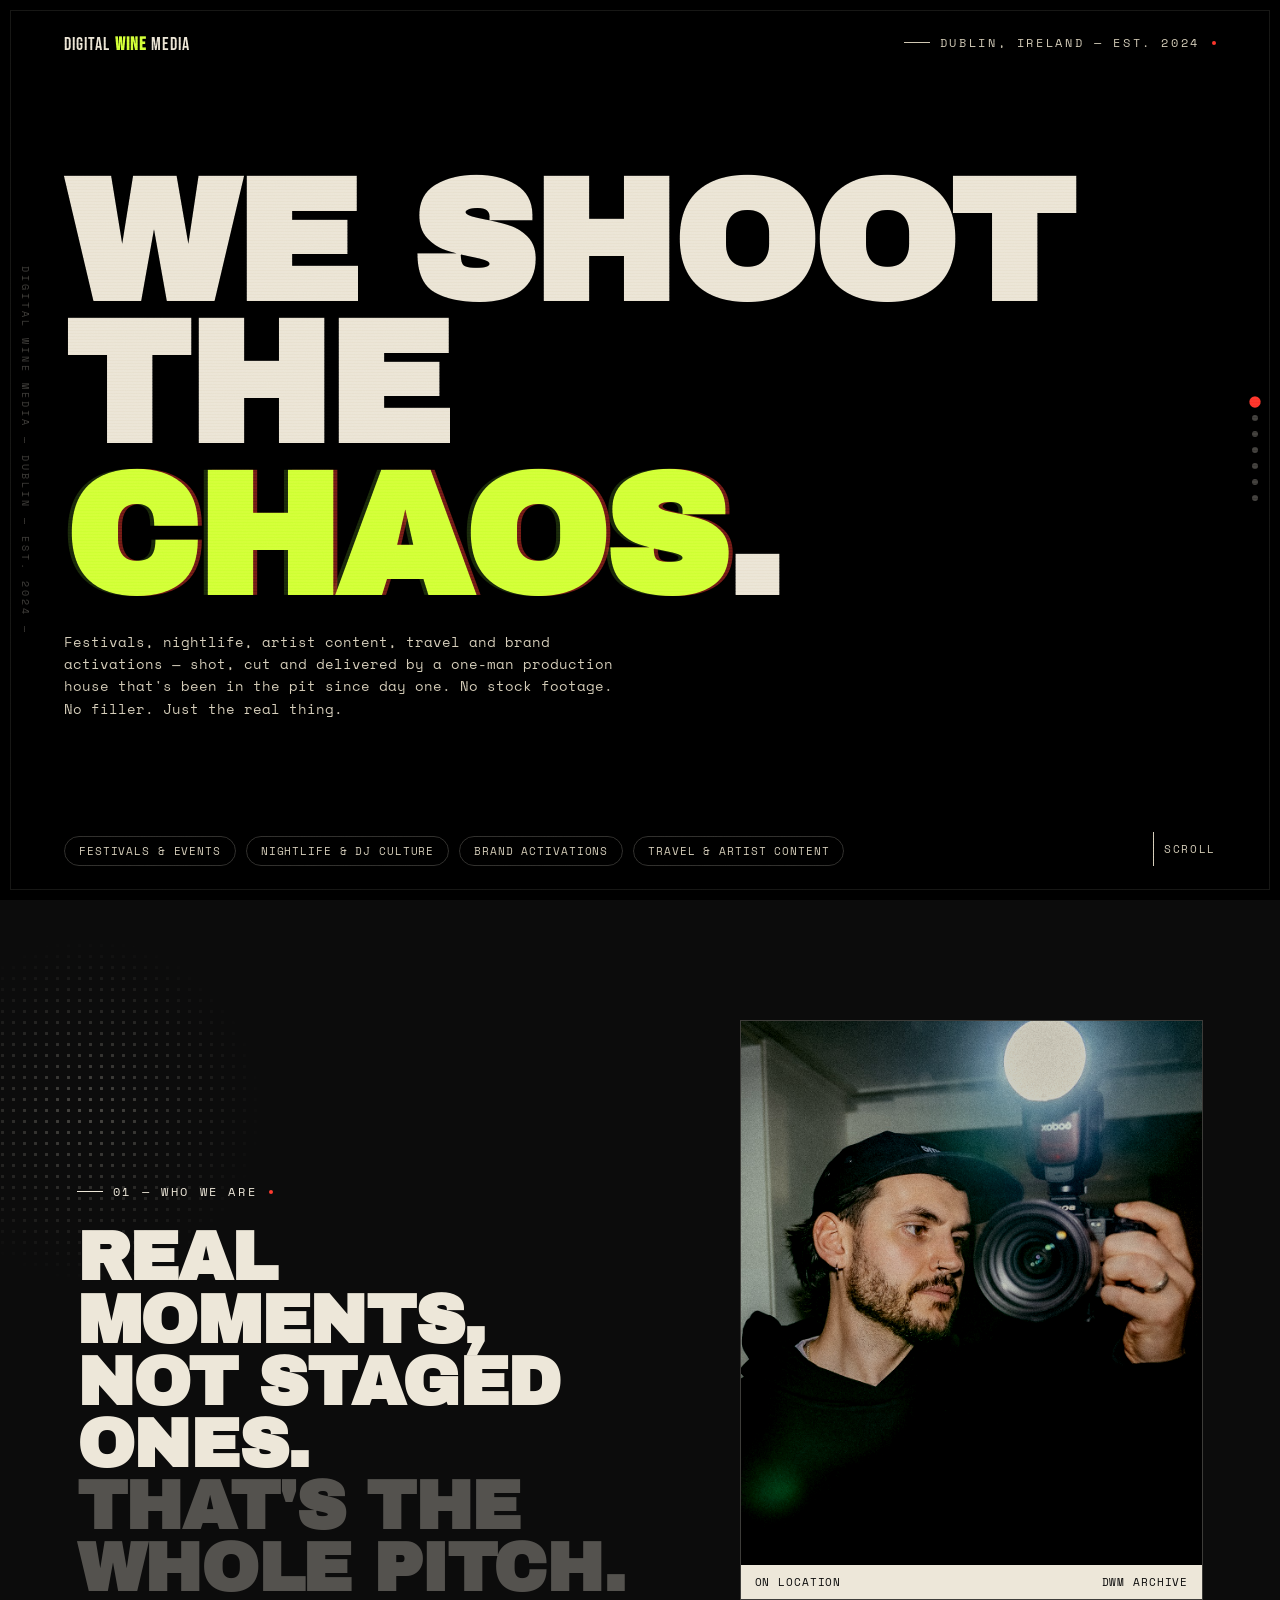
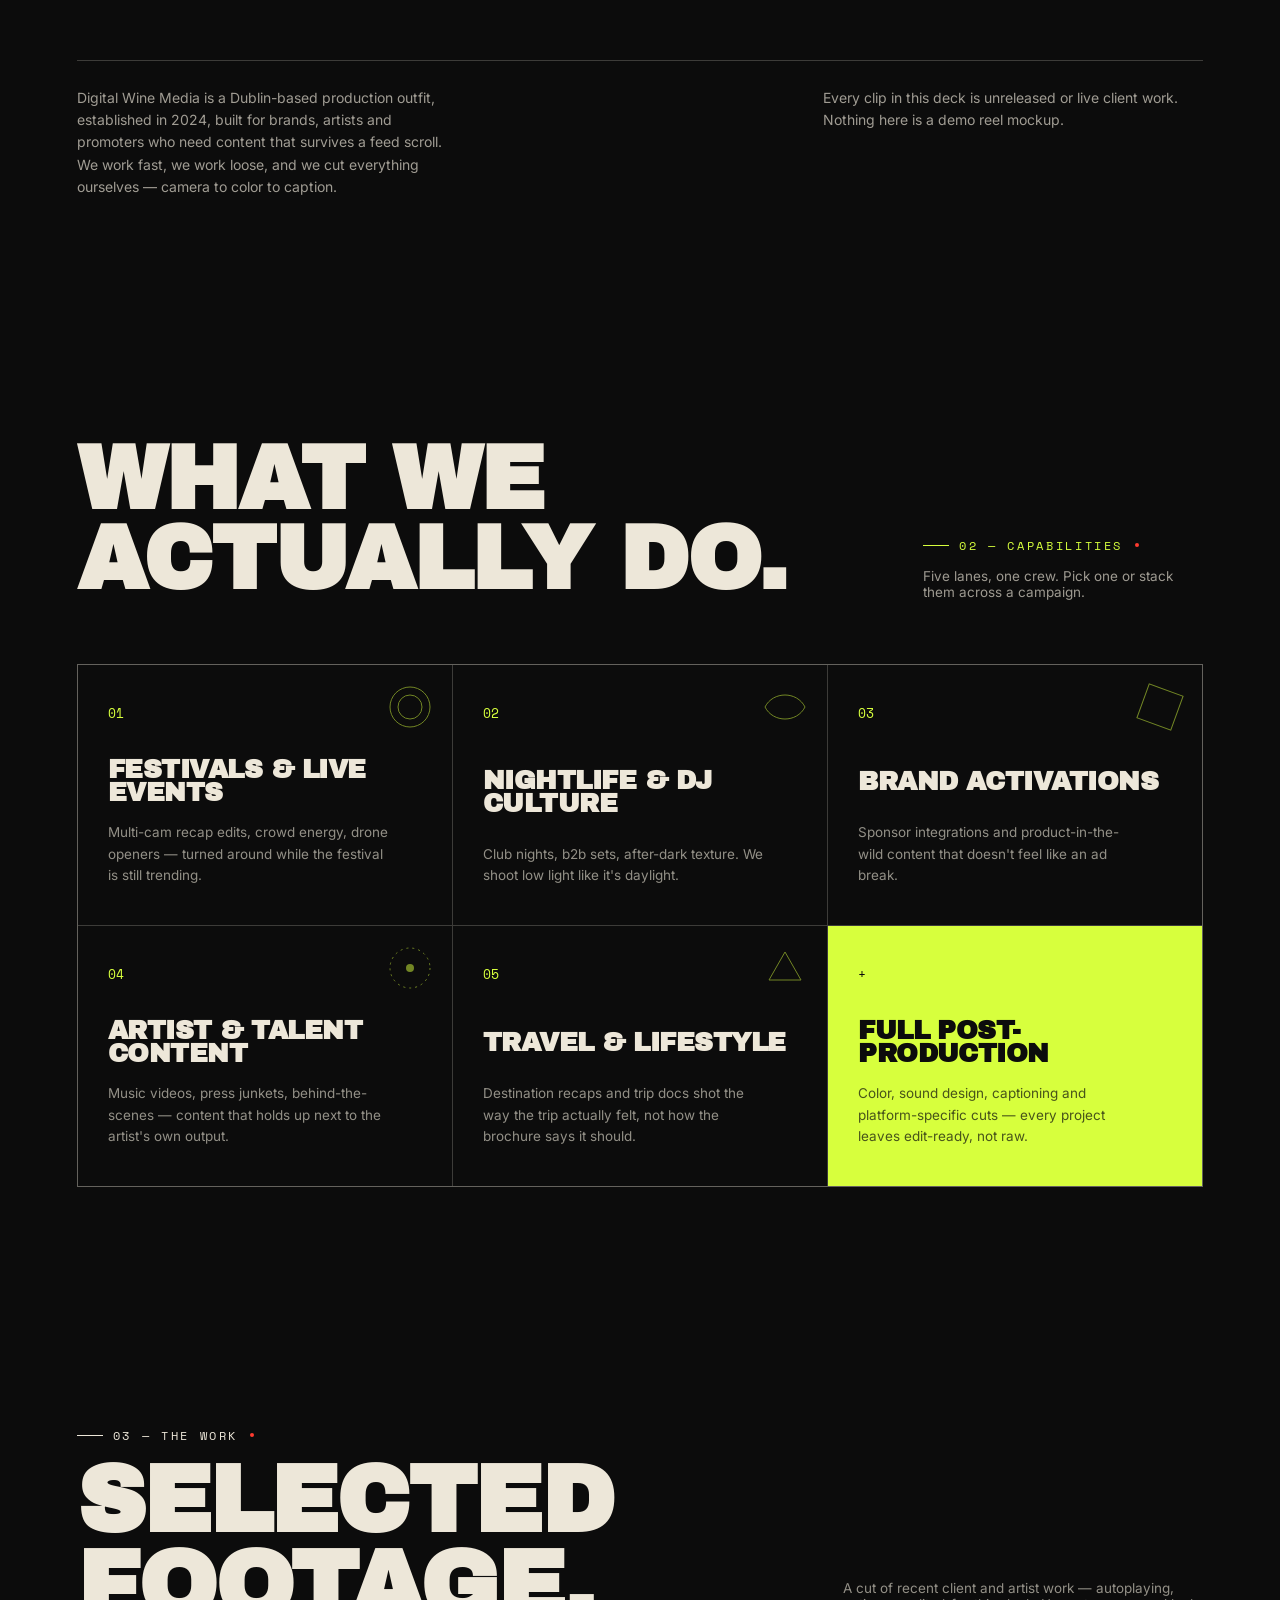
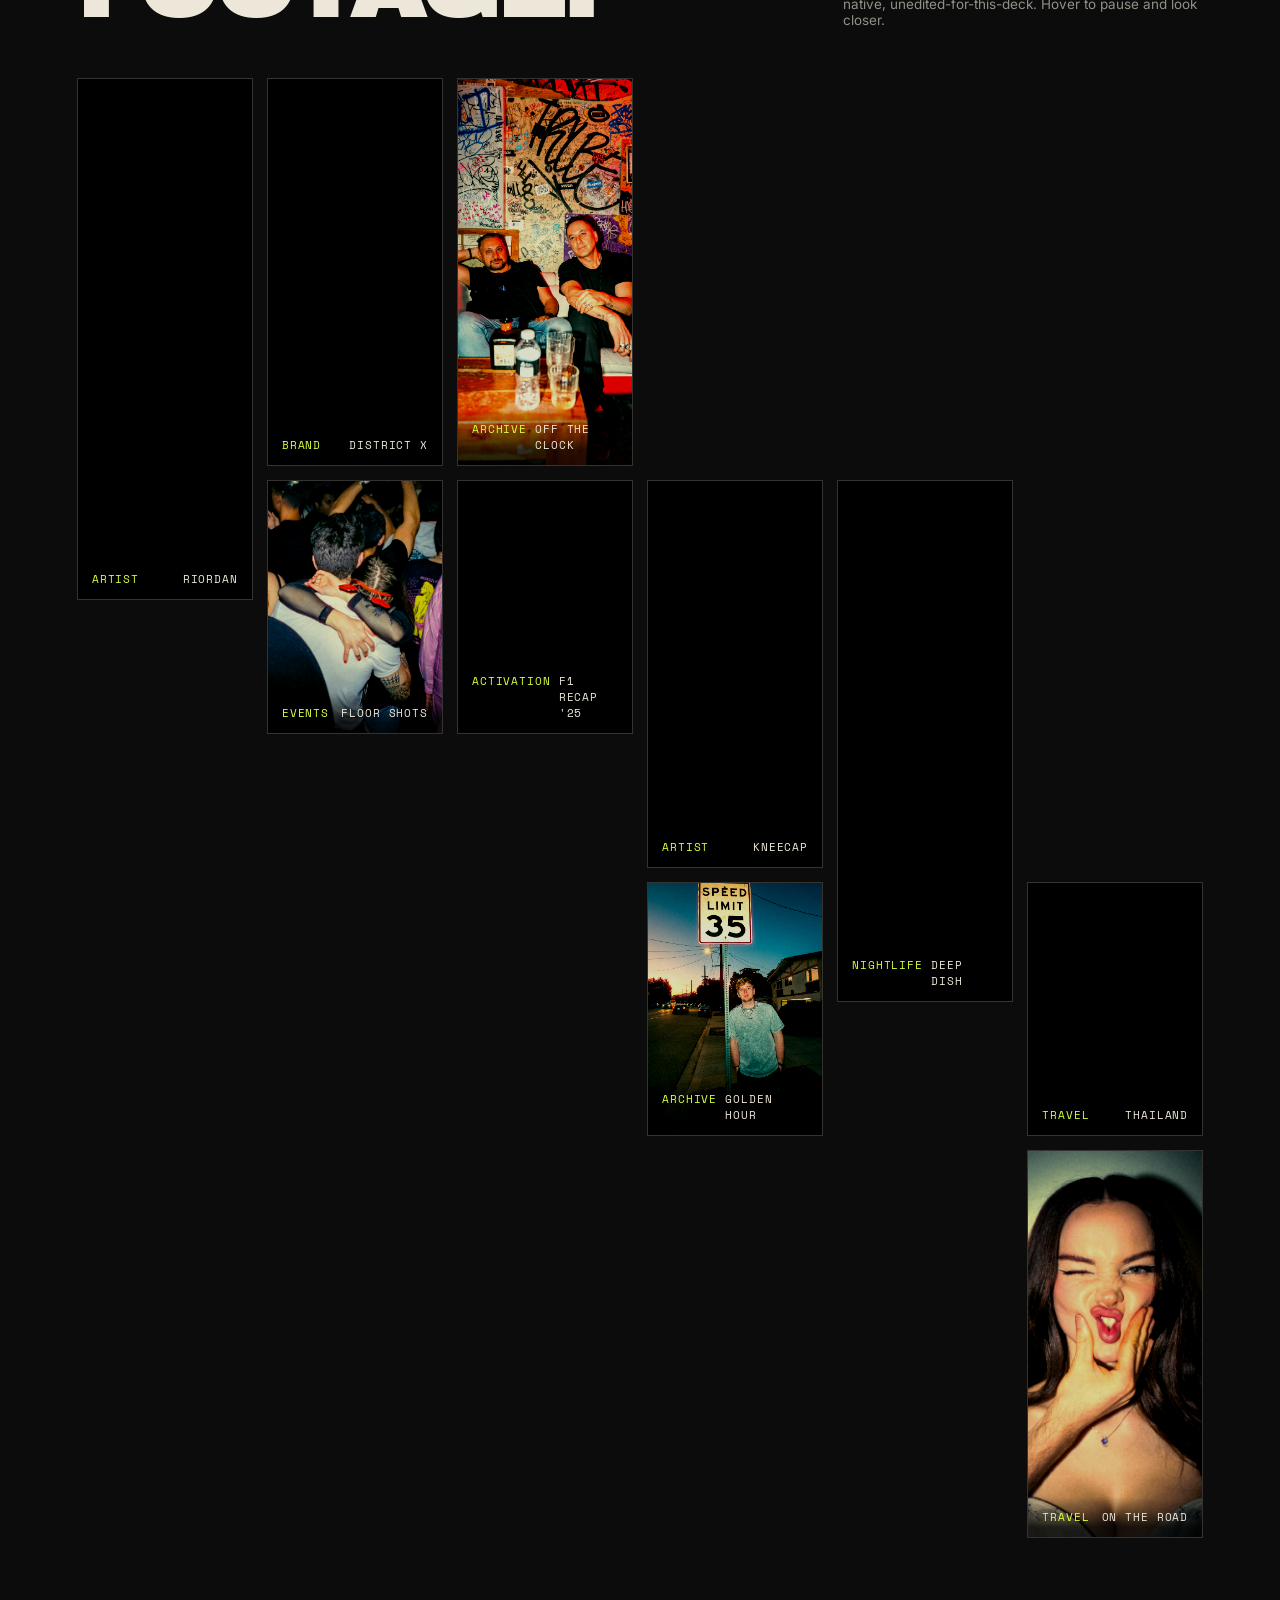
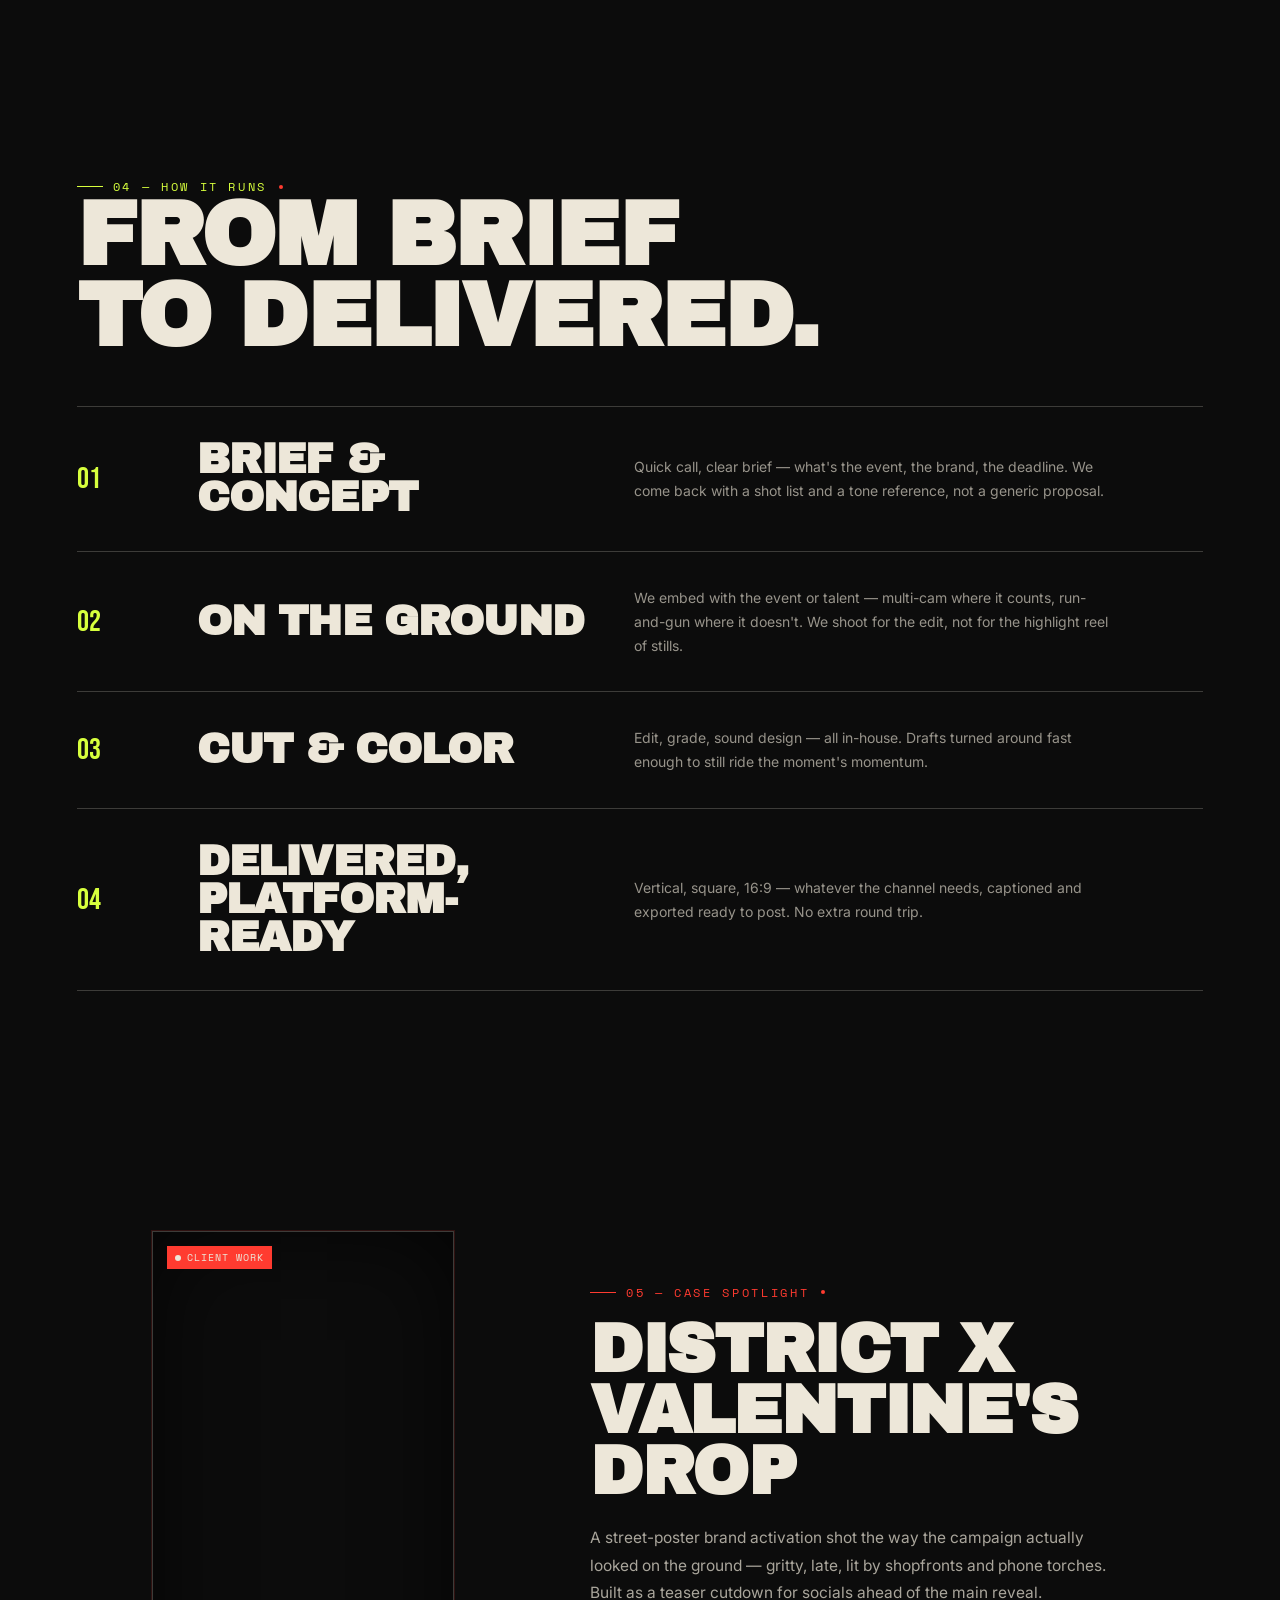
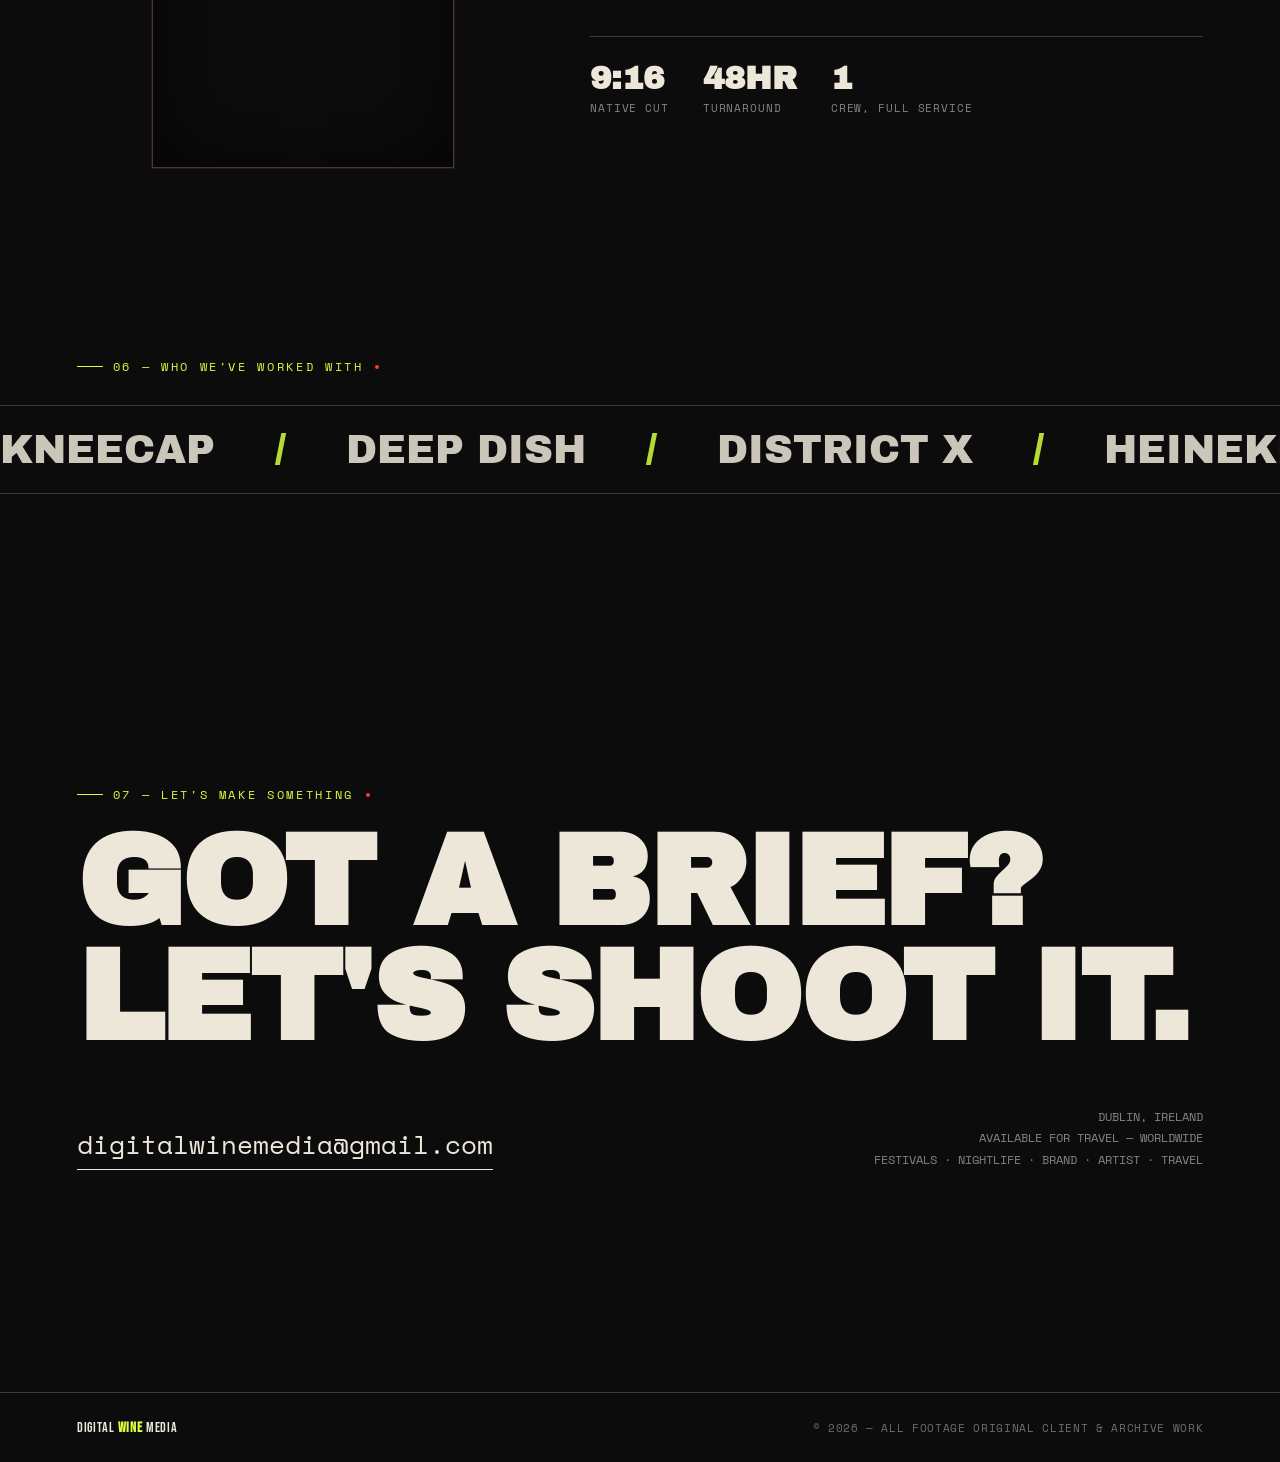
==== index.html @ 231257ee "Add files via upload" ====
<!DOCTYPE html>
<html lang="en">
<head>
<meta charset="UTF-8">
<meta name="viewport" content="width=device-width, initial-scale=1.0">
<title>Digital Wine Media — Capabilities Deck</title>
<link rel="preconnect" href="https://fonts.googleapis.com">
<link rel="preconnect" href="https://fonts.gstatic.com" crossorigin>
<link href="https://fonts.googleapis.com/css2?family=Archivo+Black&family=Bebas+Neue&family=Space+Mono:ital,wght@0,400;0,700;1,400&family=Inter:wght@400;500;600;700;900&display=swap" rel="stylesheet">
<style>
  :root{
    --cream:#ede7d9;
    --cream-dim:#d9d2c0;
    --ink:#0c0c0c;
    --ink-soft:#171715;
    --acid:#d7ff3d;
    --acid-dim:#9fc02a;
    --blood:#ff3b30;
    --void:#000000;
    --line:rgba(12,12,12,0.16);
    --line-light:rgba(237,231,217,0.22);
    --serif-display:'Archivo Black', sans-serif;
    --display:'Bebas Neue', sans-serif;
    --mono:'Space Mono', monospace;
    --body:'Inter', sans-serif;
  }
  *{margin:0;padding:0;box-sizing:border-box;}
  html{scroll-behavior:smooth;}
  body{
    background:var(--ink);
    color:var(--ink);
    font-family:var(--body);
    overflow-x:hidden;
    cursor:default;
  }
  ::selection{background:var(--blood);color:var(--cream);}

  /* ============ GRAIN + HALFTONE OVERLAYS ============ */
  .grain{
    position:fixed;inset:0;z-index:9000;pointer-events:none;
    opacity:0.11;mix-blend-mode:overlay;
    background-image:url("data:image/svg+xml;utf8,<svg xmlns='http://www.w3.org/2000/svg' width='160' height='160'><filter id='n'><feTurbulence type='fractalNoise' baseFrequency='0.9' numOctaves='3' stitchTiles='stitch'/><feColorMatrix type='matrix' values='0 0 0 0 0  0 0 0 0 0  0 0 0 0 0  0 0 0 0.9 0'/></filter><rect width='100%25' height='100%25' filter='url(%23n)'/></svg>");
    background-size:160px 160px;
  }
  .scanlines{
    position:fixed;inset:0;z-index:8997;pointer-events:none;
    background-image:repeating-linear-gradient(180deg, rgba(0,0,0,0.14) 0px, rgba(0,0,0,0.14) 1px, transparent 1px, transparent 3px);
    mix-blend-mode:overlay;
  }
  .frame{
    position:fixed;inset:10px;z-index:8998;pointer-events:none;
    border:1px solid rgba(237,231,217,0.1);
  }
  .spine{
    position:fixed;left:18px;top:50%;transform:translateY(-50%);z-index:600;
    writing-mode:vertical-rl;font-family:var(--mono);font-size:10px;letter-spacing:.3em;
    color:rgba(237,231,217,0.3);text-transform:uppercase;pointer-events:none;
  }
  .halftone-corner{
    position:absolute;width:340px;height:340px;pointer-events:none;opacity:0.5;
    background-image:radial-gradient(circle, currentColor 1.4px, transparent 1.6px);
    background-size:11px 11px;
    -webkit-mask-image:radial-gradient(circle at center, black 0%, transparent 72%);
            mask-image:radial-gradient(circle at center, black 0%, transparent 72%);
  }

  /* ============ PROGRESS / NAV ============ */
  #progress{position:fixed;top:0;left:0;height:3px;background:var(--acid);z-index:9999;width:0%;transition:width .08s linear;}
  .marker{
    position:fixed;right:22px;top:50%;transform:translateY(-50%);z-index:500;
    display:flex;flex-direction:column;gap:10px;
  }
  .marker span{width:6px;height:6px;border-radius:50%;background:rgba(237,231,217,0.3);transition:all .3s;}
  .marker span.active{background:var(--blood);transform:scale(1.9);}

  section{position:relative;width:100%;overflow:hidden;}

  /* ============ REVEAL ANIM ============ */
  .reveal{opacity:0;transform:translateY(46px);transition:opacity .9s cubic-bezier(.16,.84,.44,1), transform .9s cubic-bezier(.16,.84,.44,1);}
  .reveal.in{opacity:1;transform:translateY(0);}
  .reveal-d1{transition-delay:.08s;} .reveal-d2{transition-delay:.18s;} .reveal-d3{transition-delay:.28s;}
  .reveal-d4{transition-delay:.38s;} .reveal-d5{transition-delay:.48s;}
  .scale-in{opacity:0;transform:scale(.92);transition:opacity 1.1s ease, transform 1.1s cubic-bezier(.16,.84,.44,1);}
  .scale-in.in{opacity:1;transform:scale(1);}

  /* ============ TYPE HELPERS ============ */
  .eyebrow{
    font-family:var(--mono);text-transform:uppercase;letter-spacing:.22em;font-size:12px;
    display:flex;align-items:center;gap:10px;
  }
  .eyebrow::before{content:'';width:26px;height:1px;background:currentColor;}
  .eyebrow::after{content:'';width:4px;height:4px;border-radius:50%;background:var(--blood);margin-left:2px;}
  h1,h2,h3{font-family:var(--serif-display);line-height:0.9;letter-spacing:-0.02em;text-transform:uppercase;}
  .x-mark{color:var(--acid);}
  @keyframes glitchFlicker{
    0%{clip-path:inset(0 0 0 0);transform:translate(0,0);}
    8%{clip-path:inset(8% 0 64% 0);transform:translate(-4px,0);}
    16%{clip-path:inset(62% 0 4% 0);transform:translate(4px,0);}
    24%{clip-path:inset(18% 0 42% 0);transform:translate(-3px,0);}
    32%{clip-path:inset(0 0 0 0);transform:translate(0,0);}
    100%{clip-path:inset(0 0 0 0);transform:translate(0,0);}
  }

  /* =================================================== HERO */
  #hero{height:100vh;min-height:680px;background:var(--void);}
  @supports (height:100dvh){ #hero{height:100dvh;} }
  #hero video{position:absolute;inset:0;width:100%;height:100%;object-fit:cover;opacity:.46;filter:grayscale(.4) contrast(1.3) brightness(.8);}
  .hero-scrim{position:absolute;inset:0;background:linear-gradient(180deg, rgba(0,0,0,.55) 0%, rgba(0,0,0,.7) 45%, rgba(0,0,0,.98) 100%);box-shadow:inset 0 0 220px rgba(0,0,0,.85);}
  .hero-inner{position:relative;z-index:5;height:100%;display:flex;flex-direction:column;justify-content:space-between;padding:34px clamp(20px,5vw,64px);color:var(--cream);}
  .hero-top{display:flex;justify-content:space-between;align-items:flex-start;}
  .wordmark{font-family:var(--display);font-size:18px;letter-spacing:.06em;}
  .wordmark b{color:var(--acid);}
  .hero-top .eyebrow{color:var(--cream-dim);}
  .hero-mid{display:flex;flex-direction:column;}
  .hero-title{font-size:clamp(64px,13.5vw,196px);color:var(--cream);line-height:.88;animation:glitchFlicker .7s steps(2) 1;}
  .hero-title .line2{display:block;margin-top:-0.06em;}
  .hero-title em{font-style:normal;color:var(--acid);text-shadow:4px 0 0 rgba(255,59,48,.5), -4px 0 0 rgba(159,255,61,.18);}
  .hero-sub{
    margin-top:18px;max-width:560px;font-family:var(--mono);font-size:14px;line-height:1.6;color:var(--cream-dim);
  }
  .hero-bottom{display:flex;justify-content:space-between;align-items:flex-end;gap:24px;flex-wrap:wrap;}
  .scroll-cue{display:flex;align-items:center;gap:10px;font-family:var(--mono);font-size:11px;letter-spacing:.15em;text-transform:uppercase;color:var(--cream-dim);}
  .scroll-cue .bar{width:1px;height:34px;background:var(--cream-dim);position:relative;overflow:hidden;}
  .scroll-cue .bar::after{content:'';position:absolute;top:-100%;left:0;width:100%;height:100%;background:var(--acid);animation:scrolldrop 1.8s infinite;}
  @keyframes scrolldrop{0%{top:-100%;}100%{top:100%;}}
  .tag-pills{display:flex;gap:10px;flex-wrap:wrap;}
  .pill{border:1px solid var(--line-light);padding:6px 14px;border-radius:100px;font-family:var(--mono);font-size:11px;letter-spacing:.08em;text-transform:uppercase;color:var(--cream-dim);}

  /* =================================================== SHARED SECTION PADDING */
  .pad{padding:120px clamp(20px,6vw,80px);}
  .pad-sm{padding:80px clamp(20px,6vw,80px);}

  /* =================================================== MANIFESTO */
  #manifesto{background:var(--ink);color:var(--cream);}
  .manifesto-grid{display:grid;grid-template-columns:1.3fr 1fr;gap:60px;align-items:end;position:relative;}
  .manifesto-grid .eyebrow{color:var(--cream);margin-bottom:26px;}
  .manifesto-statement{font-size:clamp(34px,5.4vw,74px);}
  .manifesto-statement .muted{color:rgba(237,231,217,0.32);}
  .manifesto-figure{position:relative;border:1px solid var(--line-light);aspect-ratio:4/5;overflow:hidden;box-shadow:inset 0 0 90px rgba(0,0,0,.7);}
  .manifesto-figure img{width:100%;height:100%;object-fit:cover;filter:grayscale(.25) contrast(1.25) brightness(.8);}
  .manifesto-figure .cap{position:absolute;bottom:0;left:0;right:0;background:var(--cream);color:var(--ink);font-family:var(--mono);font-size:11px;letter-spacing:.08em;padding:9px 14px;display:flex;justify-content:space-between;}
  .manifesto-foot{margin-top:60px;display:flex;justify-content:space-between;gap:30px;border-top:1px solid var(--line-light);padding-top:26px;flex-wrap:wrap;}
  .manifesto-foot p{max-width:380px;font-size:14px;line-height:1.6;color:rgba(237,231,217,0.66);}

  /* =================================================== CAPABILITIES */
  #capabilities{background:var(--ink);color:var(--cream);}
  .cap-head{display:flex;justify-content:space-between;align-items:flex-end;gap:30px;margin-bottom:64px;flex-wrap:wrap;}
  .cap-head h2{font-size:clamp(40px,7vw,96px);}
  .cap-head .eyebrow{color:var(--acid);margin-bottom:14px;}
  .cap-grid{display:grid;grid-template-columns:repeat(3,1fr);gap:1px;background:var(--line-light);border:1px solid var(--line-light);}
  .cap-card{background:var(--ink);padding:38px 30px;min-height:260px;display:flex;flex-direction:column;justify-content:space-between;position:relative;transition:background .35s, box-shadow .35s;}
  .cap-card:hover{background:var(--ink-soft);box-shadow:inset 0 0 0 1px var(--blood);}
  .cap-num{font-family:var(--mono);color:var(--acid);font-size:13px;}
  .cap-card h3{font-size:26px;margin-top:30px;color:var(--cream);}
  .cap-card p{margin-top:12px;font-size:13.5px;line-height:1.6;color:rgba(237,231,217,0.6);max-width:280px;}
  .cap-wire{position:absolute;right:18px;top:18px;width:48px;height:48px;opacity:.5;}

  /* =================================================== SHOWCASE / WORK */
  #work{background:var(--ink);color:var(--cream);}
  .work-head{display:flex;justify-content:space-between;align-items:flex-end;margin-bottom:50px;flex-wrap:wrap;gap:20px;}
  .work-head h2{font-size:clamp(42px,7.4vw,104px);}
  .work-head .eyebrow{margin-bottom:14px;color:var(--cream);}
  .work-head p{color:rgba(237,231,217,.6);}
  .work-collage{
    display:grid;grid-template-columns:repeat(6,1fr);grid-auto-rows:120px;gap:14px;
  }
  .tile{position:relative;overflow:hidden;background:var(--void);border:1px solid var(--line-light);transition:box-shadow .35s;box-shadow:inset 0 0 50px rgba(0,0,0,.5);}
  .tile video, .tile img{width:100%;height:100%;object-fit:cover;display:block;filter:saturate(1.05) contrast(1.15) brightness(.86);transition:transform .8s cubic-bezier(.16,.84,.44,1);}
  .tile:hover{box-shadow:0 0 0 2px var(--blood), inset 0 0 50px rgba(0,0,0,.5);}
  .tile:hover video, .tile:hover img{transform:scale(1.06);}
  .tile .tile-tag{
    position:absolute;left:0;bottom:0;right:0;padding:12px 14px;
    background:linear-gradient(180deg, transparent, rgba(0,0,0,.82) 75%);
    color:var(--cream);font-family:var(--mono);font-size:11px;letter-spacing:.08em;text-transform:uppercase;
    display:flex;justify-content:space-between;gap:8px;
  }
  .tile .tile-tag b{color:var(--acid);font-weight:400;}
  .t-tall{grid-row:span 4;}
  .t-mid{grid-row:span 3;}
  .t-wide{grid-column:span 3;grid-row:span 3;}
  .t-wide2{grid-column:span 3;grid-row:span 2;}
  .t-small{grid-row:span 2;}

  @media (max-width:880px){
    .work-collage{grid-template-columns:repeat(2,1fr);grid-auto-rows:190px;grid-auto-flow:row dense;}
    .work-collage .tile{grid-column:auto !important;grid-row:auto !important;}
    .work-collage .t-wide,.work-collage .t-wide2{grid-column:span 2 !important;}
  }
  @media (max-width:520px){
    #hero{min-height:600px;}
  }

  /* =================================================== PROCESS */
  #process{background:var(--ink);color:var(--cream);}
  .process-list{border-top:1px solid var(--line-light);}
  .p-row{display:grid;grid-template-columns:90px 1fr 1.4fr;gap:30px;padding:34px 0;border-bottom:1px solid var(--line-light);align-items:center;}
  .p-row .pnum{font-family:var(--display);font-size:30px;color:var(--acid);}
  .p-row h3{font-size:clamp(26px,3.6vw,42px);text-transform:uppercase;}
  .p-row p{font-size:14px;line-height:1.7;color:rgba(237,231,217,0.62);max-width:480px;}
  @media (max-width:760px){.p-row{grid-template-columns:1fr;gap:8px;}}

  /* =================================================== SPOTLIGHT / CASE STUDY */
  #spotlight{background:var(--ink);color:var(--cream);}
  .spot-grid{display:grid;grid-template-columns:0.85fr 1.15fr;gap:60px;align-items:center;}
  .spot-video{position:relative;border:1px solid var(--line-light);aspect-ratio:9/16;max-height:560px;margin:0 auto;overflow:hidden;box-shadow:inset 0 0 90px rgba(0,0,0,.65), 0 0 0 1px rgba(255,59,48,.15);}
  .spot-video video{width:100%;height:100%;object-fit:cover;filter:contrast(1.15) brightness(.88) saturate(1.08);}
  .spot-video .live-badge{position:absolute;top:14px;left:14px;background:var(--blood);color:var(--cream);font-family:var(--mono);font-size:10px;letter-spacing:.1em;padding:4px 8px;display:flex;align-items:center;gap:6px;}
  .live-dot{width:6px;height:6px;border-radius:50%;background:var(--cream);animation:pulse 1.4s infinite;}
  @keyframes pulse{0%,100%{opacity:1;}50%{opacity:.25;}}
  .spot-copy .eyebrow{margin-bottom:18px;color:var(--blood);}
  .spot-copy h2{font-size:clamp(34px,5.6vw,68px);margin-bottom:22px;}
  .spot-copy p{font-size:15.5px;line-height:1.75;color:rgba(237,231,217,0.7);max-width:520px;margin-bottom:26px;}
  .spot-stats{display:flex;gap:34px;flex-wrap:wrap;margin-top:30px;border-top:1px solid var(--line-light);padding-top:24px;}
  .stat b{display:block;font-family:var(--serif-display);font-size:32px;}
  .stat span{font-family:var(--mono);font-size:11px;letter-spacing:.08em;text-transform:uppercase;color:rgba(237,231,217,0.55);}
  .swap-note{margin-top:30px;font-family:var(--mono);font-size:11.5px;color:rgba(237,231,217,0.4);border-left:2px solid var(--acid-dim);padding-left:12px;}

  /* =================================================== MARQUEE / ROSTER */
  #roster{background:var(--ink);color:var(--cream);padding:70px 0;}
  .roster-label{padding:0 clamp(20px,6vw,80px);margin-bottom:30px;}
  .marquee{display:flex;white-space:nowrap;overflow:hidden;border-top:1px solid var(--line-light);border-bottom:1px solid var(--line-light);padding:22px 0;}
  .marquee-track{display:flex;gap:60px;animation:scroll-left 32s linear infinite;flex-shrink:0;}
  .marquee:hover .marquee-track{animation-play-state:paused;}
  @keyframes scroll-left{0%{transform:translateX(0);}100%{transform:translateX(-50%);}}
  .marquee-track span{font-family:var(--serif-display);font-size:clamp(26px,3.4vw,40px);text-transform:uppercase;color:var(--cream);opacity:.85;}
  .marquee-track span.x{color:var(--acid);}

  /* =================================================== CTA / CONTACT */
  #cta{background:var(--ink);color:var(--cream);min-height:92vh;display:flex;flex-direction:column;justify-content:space-between;}
  .cta-mid{flex:1;display:flex;flex-direction:column;justify-content:center;}
  .cta-mid .eyebrow{color:var(--acid);margin-bottom:22px;}
  .cta-title{font-size:clamp(54px,10vw,150px);}
  .cta-line{display:block;}
  .cta-row{display:flex;justify-content:space-between;align-items:flex-end;gap:30px;flex-wrap:wrap;margin-top:50px;}
  .cta-email{font-family:var(--mono);font-size:clamp(18px,2.6vw,26px);border-bottom:1px solid var(--cream);padding-bottom:6px;text-decoration:none;color:var(--cream);transition:color .3s,border-color .3s;}
  .cta-email:hover{color:var(--acid);border-color:var(--acid);}
  .cta-meta{font-family:var(--mono);font-size:12px;line-height:1.8;color:rgba(237,231,217,0.55);text-align:right;}
  .cta-foot{display:flex;justify-content:space-between;align-items:center;padding:26px clamp(20px,6vw,80px);border-top:1px solid var(--line-light);font-family:var(--mono);font-size:11px;letter-spacing:.06em;text-transform:uppercase;color:rgba(237,231,217,0.45);}
  .cta-foot .wordmark{font-size:14px;color:var(--cream);}

  @media (max-width:880px){
    .manifesto-grid,.spot-grid{grid-template-columns:1fr;}
    .cap-grid{grid-template-columns:1fr;}
    .pad{padding:90px 22px;}
    .spine{display:none;}
    .frame{inset:6px;}
  }
</style>
</head>
<body>

<div class="grain"></div>
<div class="scanlines"></div>
<div class="frame"></div>
<div class="spine">DIGITAL WINE MEDIA — DUBLIN — EST. 2024 —</div>
<div id="progress"></div>
<div class="marker" id="marker">
  <span data-i="0"></span><span data-i="1"></span><span data-i="2"></span><span data-i="3"></span>
  <span data-i="4"></span><span data-i="5"></span><span data-i="6"></span>
</div>

<!-- ============================================================ HERO -->
<section id="hero" data-marker="0">
  <video autoplay muted loop playsinline preload="auto">
    <source src="deck-assets/video/hero.mp4" type="video/mp4">
  </video>
  <div class="hero-scrim"></div>
  <div class="hero-inner">
    <div class="hero-top">
      <div class="wordmark">DIGITAL <b>WINE</b> MEDIA</div>
      <div class="eyebrow">DUBLIN, IRELAND — EST. 2024</div>
    </div>
    <div class="hero-mid">
      <h1 class="hero-title reveal in">WE SHOOT<span class="line2">THE <em>CHAOS</em>.</span></h1>
      <p class="hero-sub reveal reveal-d2 in">Festivals, nightlife, artist content, travel and brand activations — shot, cut and delivered by a one-man production house that's been in the pit since day one. No stock footage. No filler. Just the real thing.</p>
    </div>
    <div class="hero-bottom">
      <div class="tag-pills reveal reveal-d3 in">
        <span class="pill">Festivals &amp; Events</span>
        <span class="pill">Nightlife &amp; DJ Culture</span>
        <span class="pill">Brand Activations</span>
        <span class="pill">Travel &amp; Artist Content</span>
      </div>
      <div class="scroll-cue"><div class="bar"></div>SCROLL</div>
    </div>
  </div>
</section>

<!-- ============================================================ MANIFESTO -->
<section id="manifesto" class="pad" data-marker="1">
  <div class="halftone-corner" style="top:40px;left:-80px;color:rgba(237,231,217,0.55);"></div>
  <div class="manifesto-grid">
    <div class="reveal">
      <div class="eyebrow">01 — WHO WE ARE</div>
      <h2 class="manifesto-statement">Real moments,<br>not staged ones.<br><span class="muted">That's the whole pitch.</span></h2>
    </div>
    <div class="manifesto-figure reveal reveal-d2">
      <img src="deck-assets/img/website-hero.jpg" alt="On location, night shoot">
      <div class="cap"><span>ON LOCATION</span><span>DWM ARCHIVE</span></div>
    </div>
  </div>
  <div class="manifesto-foot reveal reveal-d3">
    <p>Digital Wine Media is a Dublin-based production outfit, established in 2024, built for brands, artists and promoters who need content that survives a feed scroll. We work fast, we work loose, and we cut everything ourselves — camera to color to caption.</p>
    <p>Every clip in this deck is unreleased or live client work. Nothing here is a demo reel mockup.</p>
  </div>
</section>

<!-- ============================================================ CAPABILITIES -->
<section id="capabilities" class="pad" data-marker="2">
  <div class="cap-head reveal">
    <h2>What we<br>actually do.</h2>
    <div>
      <div class="eyebrow">02 — CAPABILITIES</div>
      <p style="max-width:280px;font-size:13.5px;color:rgba(237,231,217,.65);">Five lanes, one crew. Pick one or stack them across a campaign.</p>
    </div>
  </div>
  <div class="cap-grid reveal reveal-d2">
    <div class="cap-card">
      <svg class="cap-wire" viewBox="0 0 48 48"><circle cx="24" cy="24" r="20" stroke="#d7ff3d" stroke-width="1" fill="none"/><circle cx="24" cy="24" r="12" stroke="#d7ff3d" stroke-width="1" fill="none"/></svg>
      <div class="cap-num">01</div>
      <h3>Festivals &amp; Live Events</h3>
      <p>Multi-cam recap edits, crowd energy, drone openers — turned around while the festival is still trending.</p>
    </div>
    <div class="cap-card">
      <svg class="cap-wire" viewBox="0 0 48 48"><path d="M4 24c8-16 32-16 40 0-8 16-32 16-40 0Z" stroke="#d7ff3d" stroke-width="1" fill="none"/></svg>
      <div class="cap-num">02</div>
      <h3>Nightlife &amp; DJ Culture</h3>
      <p>Club nights, b2b sets, after-dark texture. We shoot low light like it's daylight.</p>
    </div>
    <div class="cap-card">
      <svg class="cap-wire" viewBox="0 0 48 48"><rect x="6" y="6" width="36" height="36" stroke="#d7ff3d" stroke-width="1" fill="none" transform="rotate(20 24 24)"/></svg>
      <div class="cap-num">03</div>
      <h3>Brand Activations</h3>
      <p>Sponsor integrations and product-in-the-wild content that doesn't feel like an ad break.</p>
    </div>
    <div class="cap-card">
      <svg class="cap-wire" viewBox="0 0 48 48"><circle cx="24" cy="24" r="4" fill="#d7ff3d"/><circle cx="24" cy="24" r="20" stroke="#d7ff3d" stroke-width="1" fill="none" stroke-dasharray="2 4"/></svg>
      <div class="cap-num">04</div>
      <h3>Artist &amp; Talent Content</h3>
      <p>Music videos, press junkets, behind-the-scenes — content that holds up next to the artist's own output.</p>
    </div>
    <div class="cap-card">
      <svg class="cap-wire" viewBox="0 0 48 48"><path d="M8 36 24 8l16 28Z" stroke="#d7ff3d" stroke-width="1" fill="none"/></svg>
      <div class="cap-num">05</div>
      <h3>Travel &amp; Lifestyle</h3>
      <p>Destination recaps and trip docs shot the way the trip actually felt, not how the brochure says it should.</p>
    </div>
    <div class="cap-card" style="background:var(--acid);color:var(--ink);">
      <div class="cap-num" style="color:var(--ink);">+</div>
      <h3 style="color:var(--ink);">Full Post-Production</h3>
      <p style="color:rgba(12,12,12,.7);">Color, sound design, captioning and platform-specific cuts — every project leaves edit-ready, not raw.</p>
    </div>
  </div>
</section>

<!-- ============================================================ WORK / COLLAGE -->
<section id="work" class="pad" data-marker="3">
  <div class="work-head reveal">
    <div>
      <div class="eyebrow">03 — THE WORK</div>
      <h2>Selected<br>footage.</h2>
    </div>
    <p style="max-width:360px;font-size:13.5px;color:rgba(237,231,217,.6);">A cut of recent client and artist work — autoplaying, native, unedited-for-this-deck. Hover to pause and look closer.</p>
  </div>

  <div class="work-collage reveal reveal-d2">
    <div class="tile t-tall" style="grid-column:1;">
      <video autoplay muted loop playsinline preload="metadata"><source src="deck-assets/video/riordan_web.mp4" type="video/mp4"></video>
      <div class="tile-tag"><b>Artist</b><span>Riordan</span></div>
    </div>
    <div class="tile t-mid" style="grid-column:2;">
      <video autoplay muted loop playsinline preload="metadata"><source src="deck-assets/video/districtx.mp4" type="video/mp4"></video>
      <div class="tile-tag"><b>Brand</b><span>District X</span></div>
    </div>
    <div class="tile t-wide" style="grid-column:3;">
      <img src="deck-assets/img/still4.jpg" alt="Backline, gritty bar interior">
      <div class="tile-tag"><b>Archive</b><span>Off the clock</span></div>
    </div>
    <div class="tile t-small" style="grid-column:2;">
      <img src="deck-assets/img/candid11.jpg" alt="Crowd, flash photography">
      <div class="tile-tag"><b>Events</b><span>Floor shots</span></div>
    </div>
    <div class="tile t-wide2" style="grid-column:3;">
      <video autoplay muted loop playsinline preload="metadata"><source src="deck-assets/video/f1.mp4" type="video/mp4"></video>
      <div class="tile-tag"><b>Activation</b><span>F1 Recap '25</span></div>
    </div>
    <div class="tile t-mid" style="grid-column:4;">
      <video autoplay muted loop playsinline preload="metadata"><source src="deck-assets/video/kneecap.mp4" type="video/mp4"></video>
      <div class="tile-tag"><b>Artist</b><span>Kneecap</span></div>
    </div>
    <div class="tile t-tall" style="grid-column:5;">
      <video autoplay muted loop playsinline preload="metadata"><source src="deck-assets/video/deepdish.mp4" type="video/mp4"></video>
      <div class="tile-tag"><b>Nightlife</b><span>Deep Dish</span></div>
    </div>
    <div class="tile t-small" style="grid-column:4;">
      <img src="deck-assets/img/still2.jpg" alt="Sunset portrait, suburban street">
      <div class="tile-tag"><b>Archive</b><span>Golden hour</span></div>
    </div>
    <div class="tile t-wide2" style="grid-column:6;">
      <video autoplay muted loop playsinline preload="metadata"><source src="deck-assets/video/thailand_web.mp4" type="video/mp4"></video>
      <div class="tile-tag"><b>Travel</b><span>Thailand</span></div>
    </div>
    <div class="tile t-mid" style="grid-column:6;">
      <img src="deck-assets/img/travel2.jpg" alt="On the road, portrait content">
      <div class="tile-tag"><b>Travel</b><span>On the road</span></div>
    </div>
  </div>
</section>

<!-- ============================================================ PROCESS -->
<section id="process" class="pad" data-marker="4">
  <div class="reveal" style="margin-bottom:50px;">
    <div class="eyebrow" style="color:var(--acid);">04 — HOW IT RUNS</div>
    <h2 style="font-size:clamp(40px,7vw,96px);">From brief<br>to delivered.</h2>
  </div>
  <div class="process-list reveal reveal-d2">
    <div class="p-row">
      <div class="pnum">01</div>
      <h3>Brief &amp; Concept</h3>
      <p>Quick call, clear brief — what's the event, the brand, the deadline. We come back with a shot list and a tone reference, not a generic proposal.</p>
    </div>
    <div class="p-row">
      <div class="pnum">02</div>
      <h3>On the Ground</h3>
      <p>We embed with the event or talent — multi-cam where it counts, run-and-gun where it doesn't. We shoot for the edit, not for the highlight reel of stills.</p>
    </div>
    <div class="p-row">
      <div class="pnum">03</div>
      <h3>Cut &amp; Color</h3>
      <p>Edit, grade, sound design — all in-house. Drafts turned around fast enough to still ride the moment's momentum.</p>
    </div>
    <div class="p-row">
      <div class="pnum">04</div>
      <h3>Delivered, Platform-Ready</h3>
      <p>Vertical, square, 16:9 — whatever the channel needs, captioned and exported ready to post. No extra round trip.</p>
    </div>
  </div>
</section>

<!-- ============================================================ SPOTLIGHT / CASE STUDY (swap-ready) -->
<section id="spotlight" class="pad" data-marker="5">
  <div class="spot-grid">
    <div class="spot-video reveal scale-in">
      <div class="live-badge"><span class="live-dot"></span>CLIENT WORK</div>
      <video autoplay muted loop playsinline preload="metadata"><source src="deck-assets/video/districtx.mp4" type="video/mp4"></video>
    </div>
    <div class="spot-copy reveal reveal-d2">
      <div class="eyebrow">05 — CASE SPOTLIGHT</div>
      <h2>District X<br>Valentine's Drop</h2>
      <p>A street-poster brand activation shot the way the campaign actually looked on the ground — gritty, late, lit by shopfronts and phone torches. Built as a teaser cutdown for socials ahead of the main reveal.</p>
      <div class="spot-stats">
        <div class="stat"><b>9:16</b><span>Native cut</span></div>
        <div class="stat"><b>48HR</b><span>Turnaround</span></div>
        <div class="stat"><b>1</b><span>Crew, full service</span></div>
      </div>
    </div>
  </div>
</section>

<!-- ============================================================ ROSTER / MARQUEE -->
<section id="roster" data-marker="6">
  <div class="roster-label reveal">
    <div class="eyebrow" style="color:var(--acid);">06 — WHO WE'VE WORKED WITH</div>
  </div>
  <div class="marquee">
    <div class="marquee-track">
      <span>KNEECAP</span><span class="x">/</span><span>DEEP DISH</span><span class="x">/</span><span>DISTRICT X</span><span class="x">/</span>
      <span>HEINEKEN</span><span class="x">/</span><span>JÄGERMEISTER</span><span class="x">/</span><span>WHITECLAW</span><span class="x">/</span>
      <span>KOPPABERG</span><span class="x">/</span><span>SEA SESSIONS</span><span class="x">/</span><span>COORS LIGHT</span><span class="x">/</span>
      <span>INDEX</span><span class="x">/</span><span>RIORDAN</span><span class="x">/</span><span>DOVE CAMERON</span><span class="x">/</span>
      <span>REBŪKE</span><span class="x">/</span><span>OBSKÜR</span><span class="x">/</span><span>SILO</span><span class="x">/</span>
      <span>CHATS IN THE FLATS</span><span class="x">/</span><span>DART</span><span class="x">/</span><span>ASAHI</span><span class="x">/</span>
      <span>KNEECAP</span><span class="x">/</span><span>DEEP DISH</span><span class="x">/</span><span>DISTRICT X</span><span class="x">/</span>
      <span>HEINEKEN</span><span class="x">/</span><span>JÄGERMEISTER</span><span class="x">/</span><span>WHITECLAW</span><span class="x">/</span>
      <span>KOPPABERG</span><span class="x">/</span><span>SEA SESSIONS</span><span class="x">/</span><span>COORS LIGHT</span><span class="x">/</span>
      <span>INDEX</span><span class="x">/</span><span>RIORDAN</span><span class="x">/</span><span>DOVE CAMERON</span><span class="x">/</span>
      <span>REBŪKE</span><span class="x">/</span><span>OBSKÜR</span><span class="x">/</span><span>SILO</span><span class="x">/</span>
      <span>CHATS IN THE FLATS</span><span class="x">/</span><span>DART</span><span class="x">/</span><span>ASAHI</span><span class="x">/</span>
    </div>
  </div>
</section>

<!-- ============================================================ CTA -->
<section id="cta" class="pad" data-marker="6">
  <div class="cta-mid reveal">
    <div class="eyebrow">07 — LET'S MAKE SOMETHING</div>
    <h2 class="cta-title">GOT A BRIEF?<span class="cta-line">LET'S SHOOT IT.</span></h2>
    <div class="cta-row">
      <a class="cta-email" href="mailto:digitalwinemedia@gmail.com">digitalwinemedia@gmail.com</a>
      <div class="cta-meta">DUBLIN, IRELAND<br>AVAILABLE FOR TRAVEL — WORLDWIDE<br>FESTIVALS · NIGHTLIFE · BRAND · ARTIST · TRAVEL</div>
    </div>
  </div>
</section>
<div class="cta-foot">
  <div class="wordmark">DIGITAL <b style="color:var(--acid);">WINE</b> MEDIA</div>
  <div>© 2026 — ALL FOOTAGE ORIGINAL CLIENT &amp; ARCHIVE WORK</div>
</div>

<script>
  // scroll progress bar
  const progress = document.getElementById('progress');
  function onScroll(){
    const h = document.documentElement;
    const pct = (h.scrollTop) / (h.scrollHeight - h.clientHeight) * 100;
    progress.style.width = pct + '%';
  }
  window.addEventListener('scroll', onScroll, {passive:true});

  // reveal on intersect
  const revealEls = document.querySelectorAll('.reveal, .scale-in');
  const io = new IntersectionObserver((entries)=>{
    entries.forEach(e=>{ if(e.isIntersecting){ e.target.classList.add('in'); } });
  }, {threshold:0.18});
  revealEls.forEach(el=>io.observe(el));

  // side marker active state
  const sections = document.querySelectorAll('section[data-marker]');
  const dots = document.querySelectorAll('.marker span');
  const markIo = new IntersectionObserver((entries)=>{
    entries.forEach(e=>{
      if(e.isIntersecting){
        const idx = e.target.getAttribute('data-marker');
        dots.forEach(d=>d.classList.remove('active'));
        const d = document.querySelector('.marker span[data-i="'+idx+'"]');
        if(d) d.classList.add('active');
      }
    });
  }, {threshold:0.5});
  sections.forEach(s=>markIo.observe(s));

  // ensure all videos try to play (mobile/autoplay edge cases)
  document.querySelectorAll('video').forEach(v=>{
    v.play().catch(()=>{});
  });
</script>
</body>
</html>
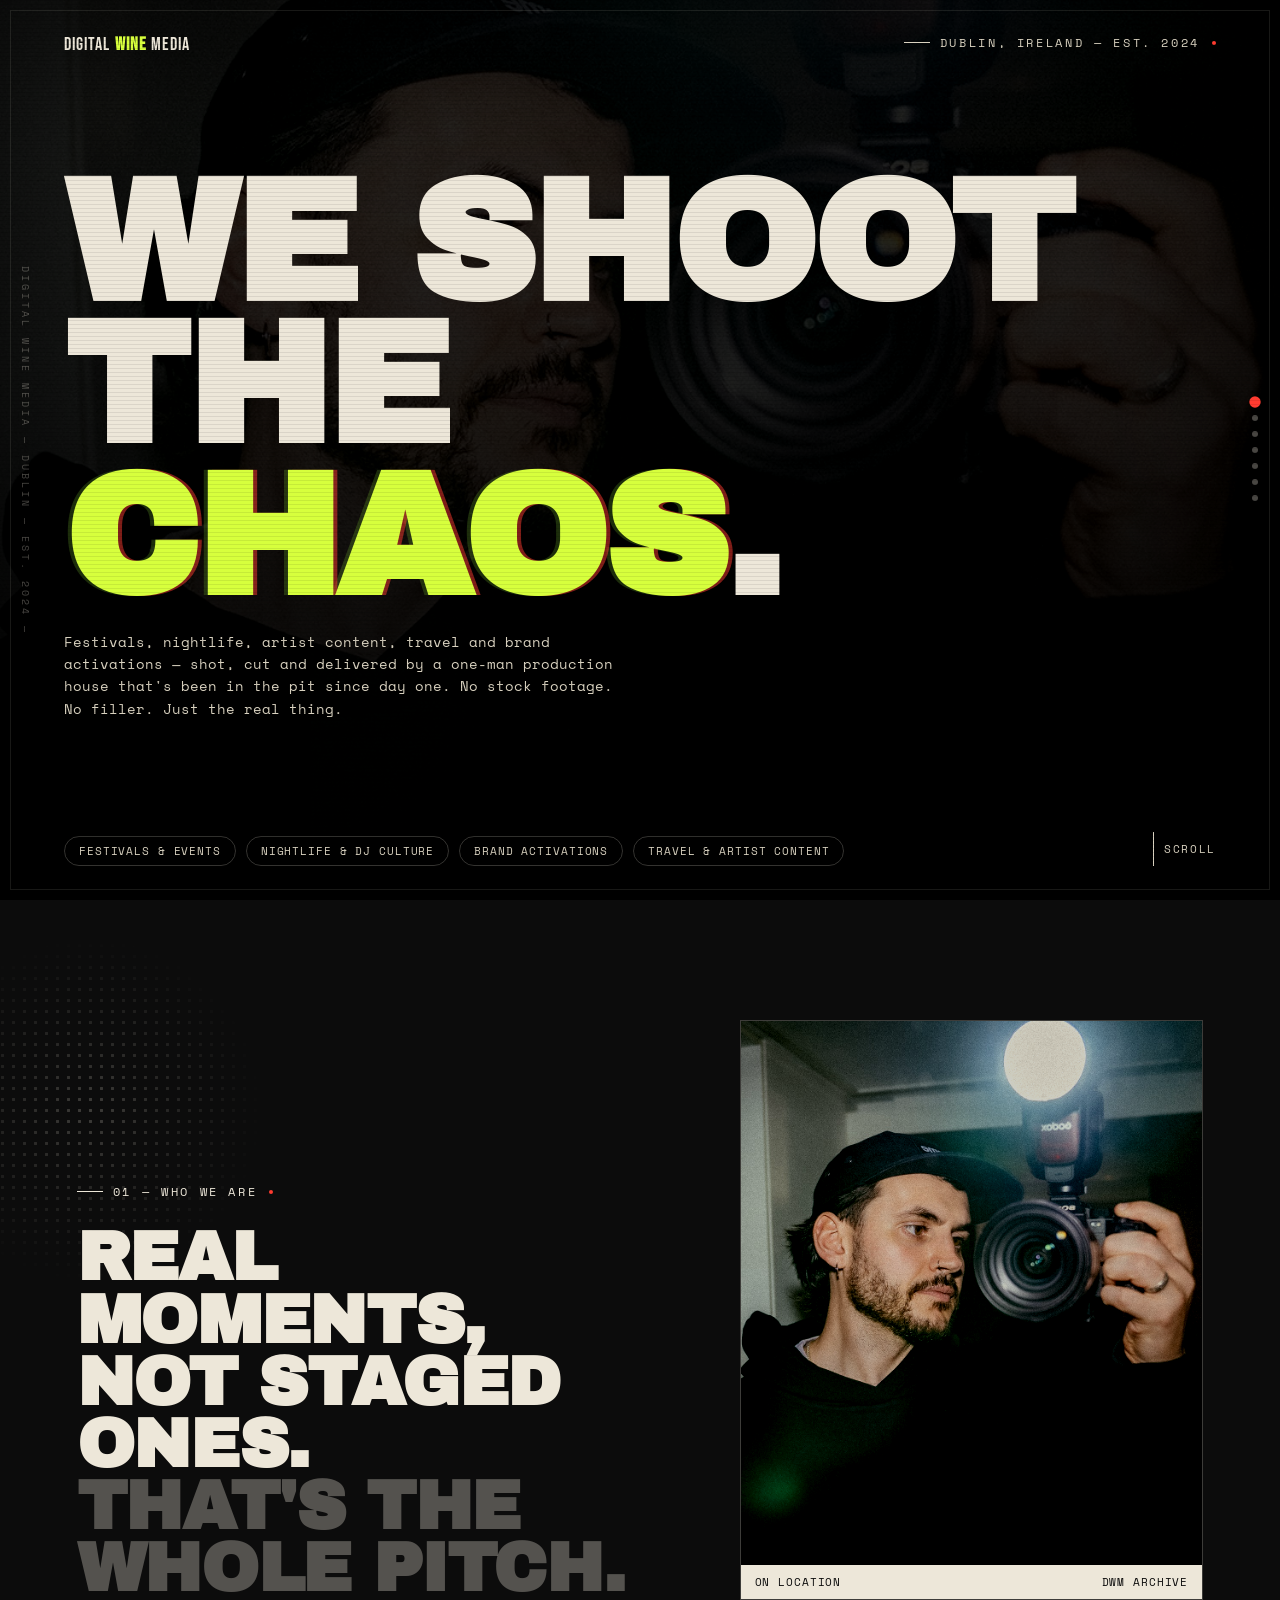
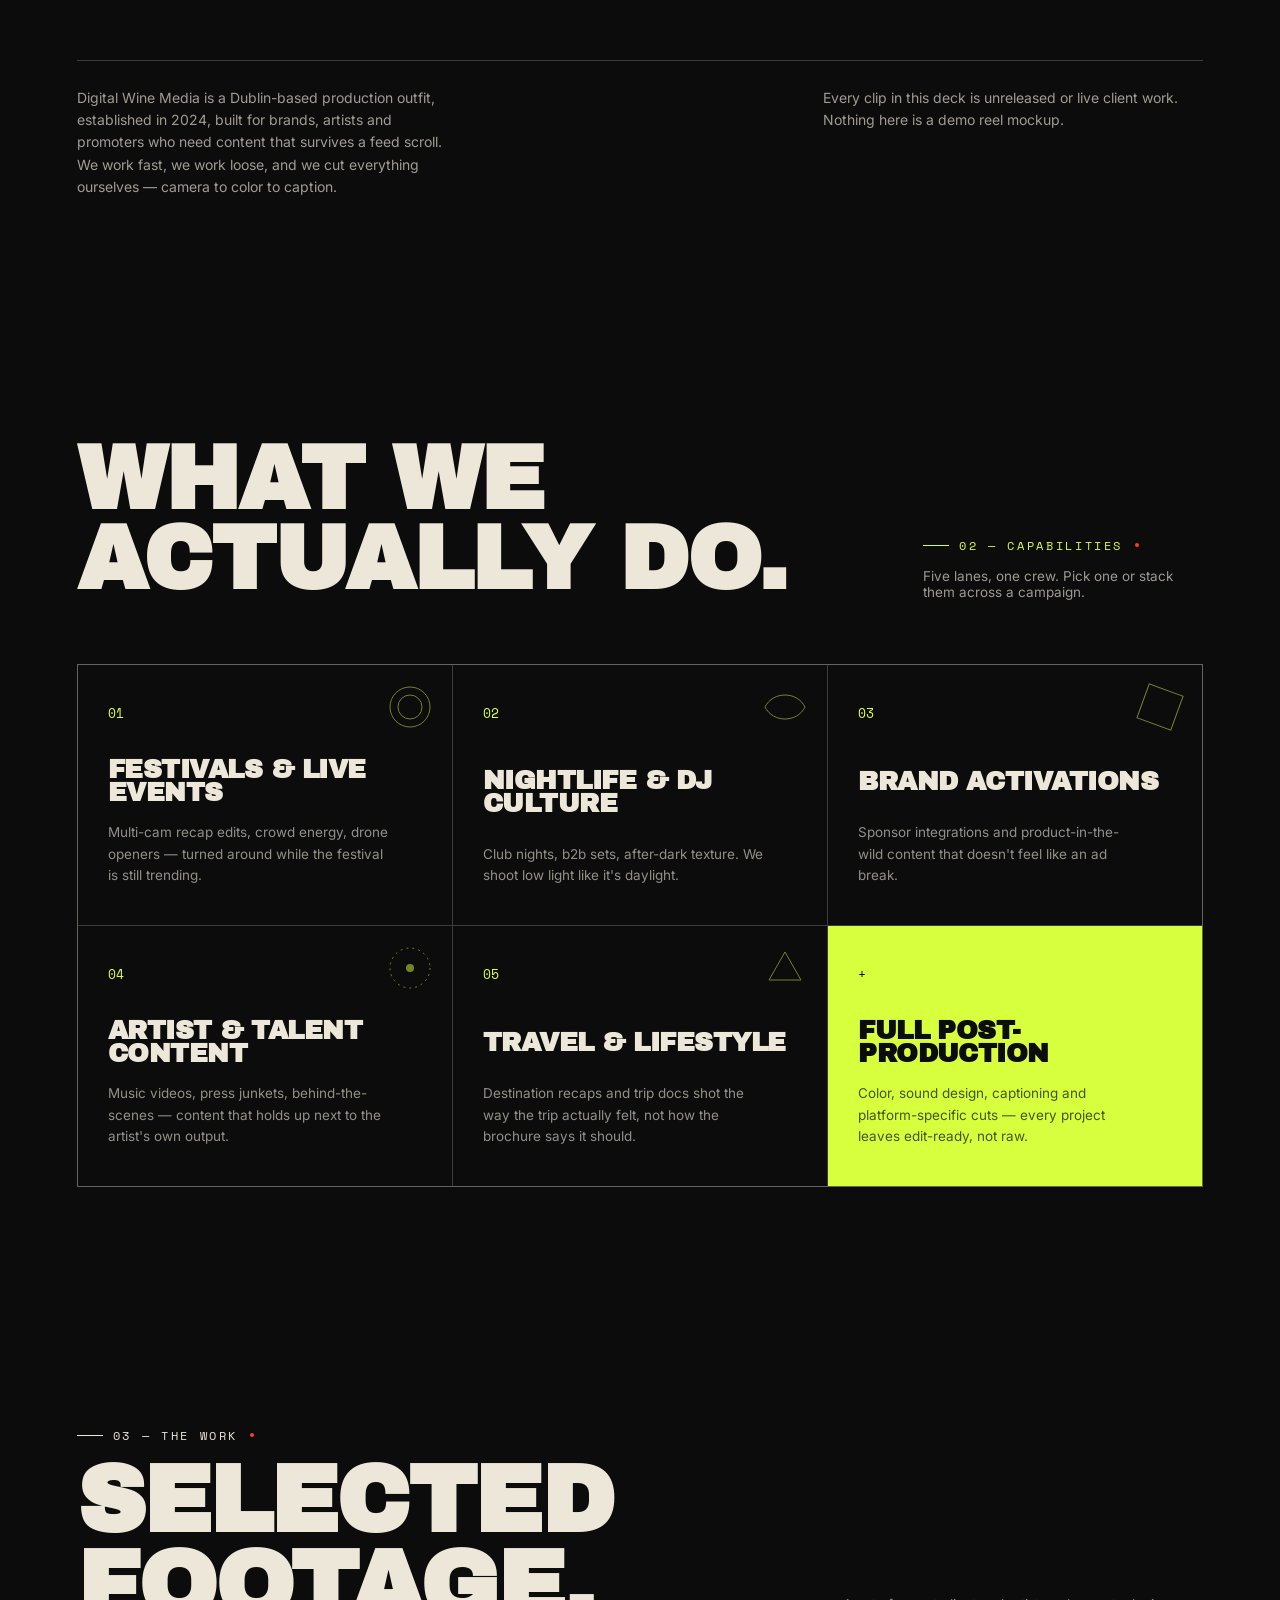
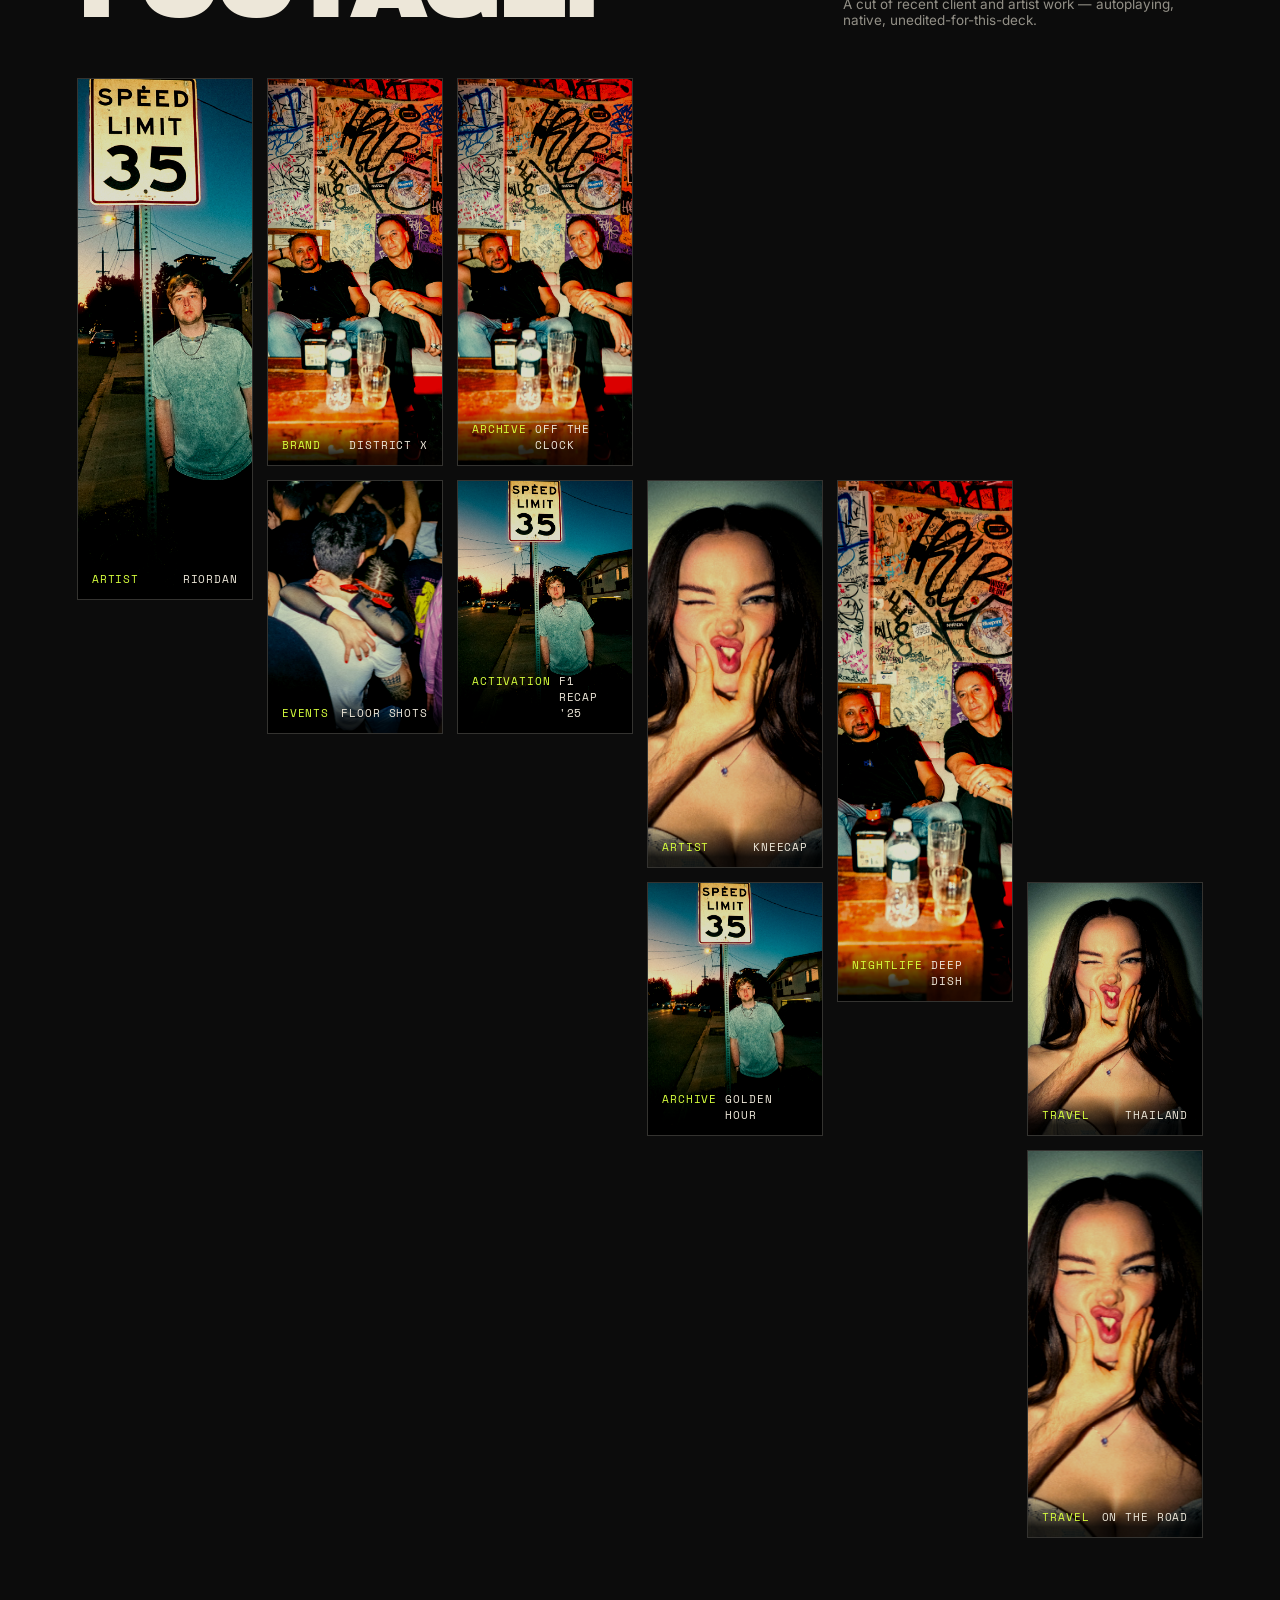
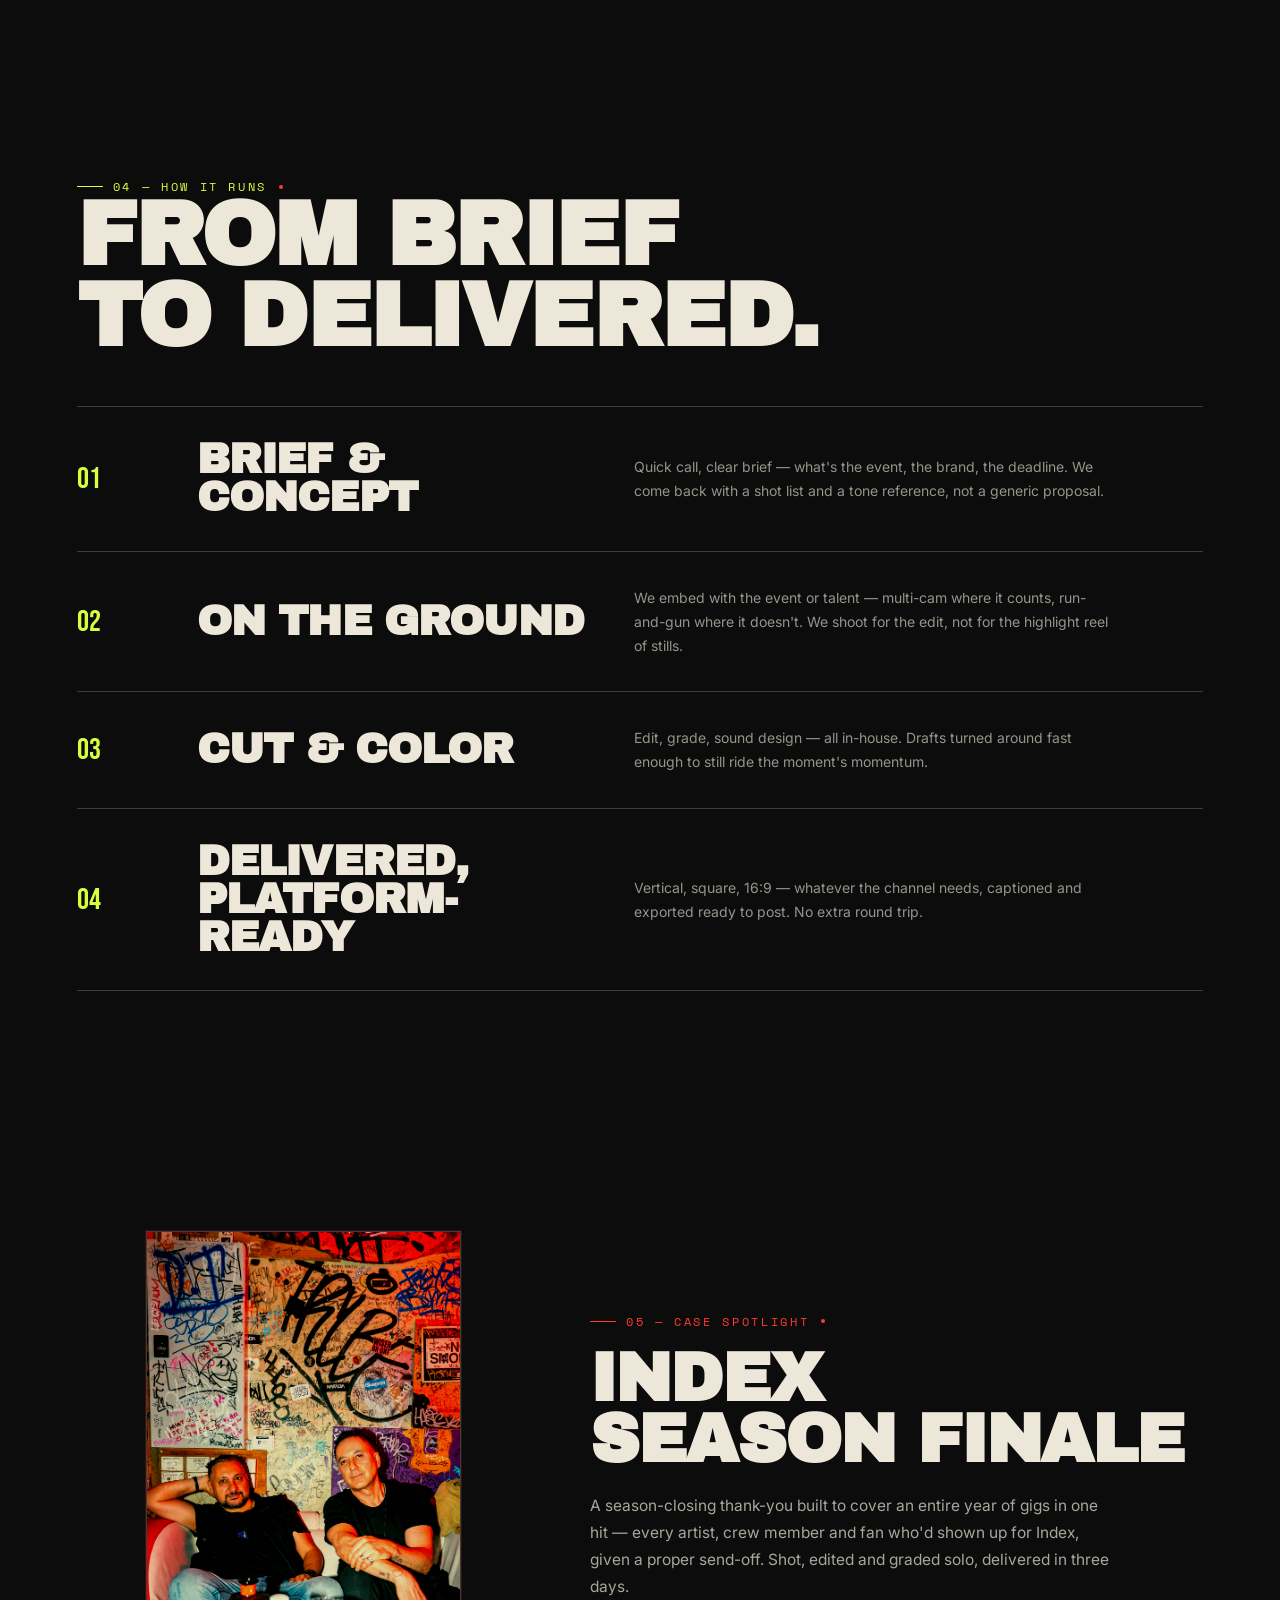
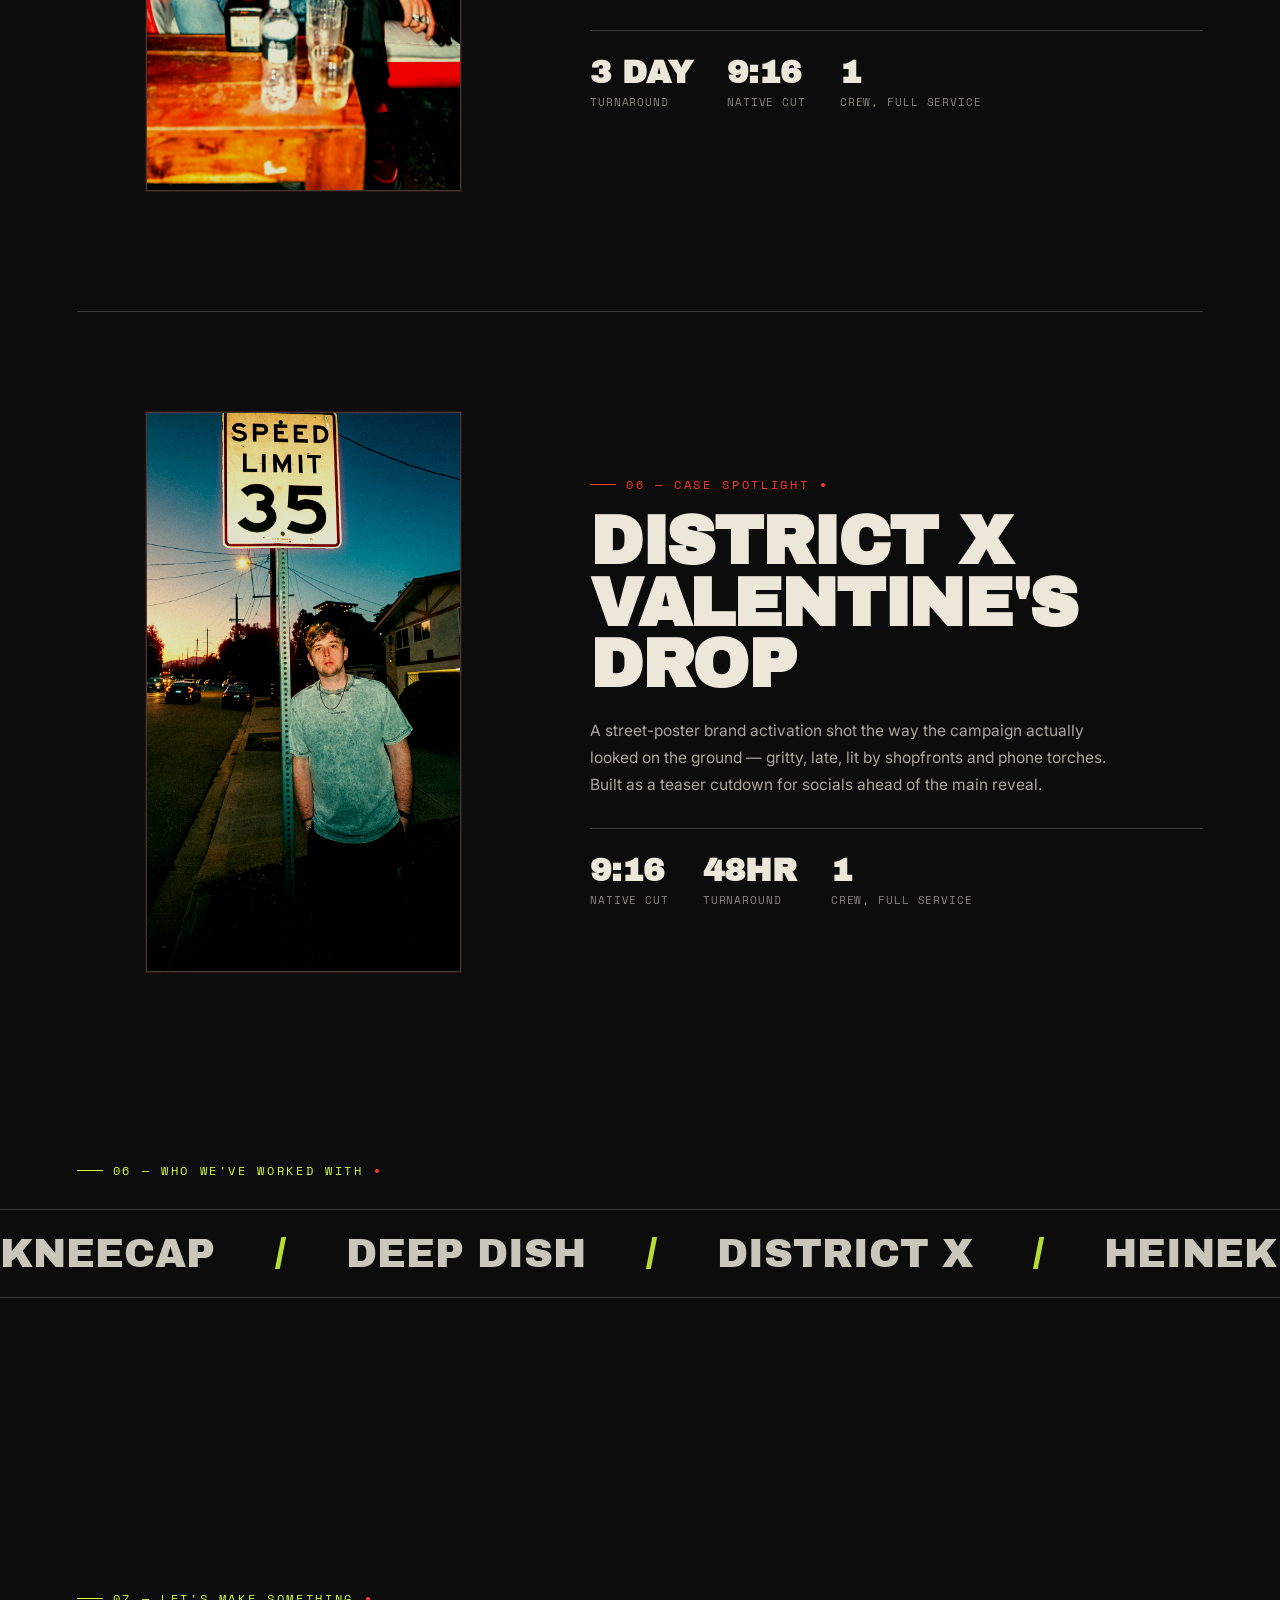
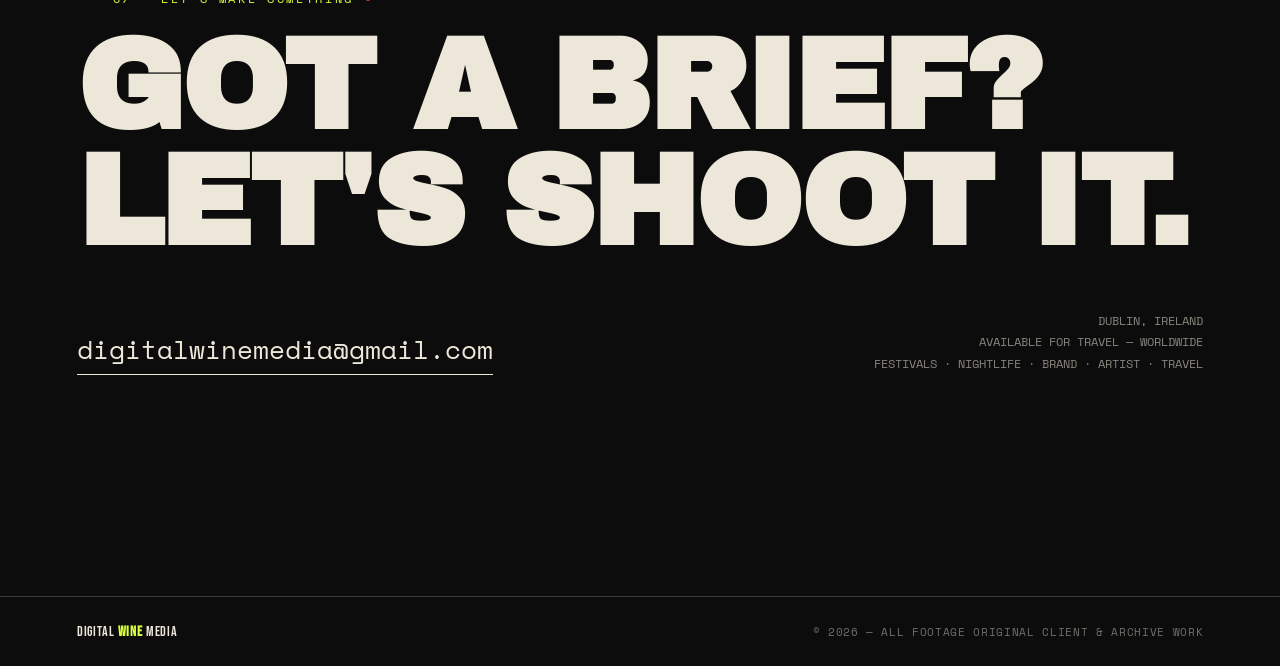
==== commit 83bea22f: "Update index.html" ====
--- a/index.html
+++ b/index.html
@@ -2,249 +2,233 @@
 <html lang="en">
 <head>
 <meta charset="UTF-8">
-<meta name="viewport" content="width=device-width, initial-scale=1.0">
+<meta name="viewport" content="width=device-width, initial-scale=1.0, viewport-fit=cover">
+<meta name="theme-color" content="#000000">
+<meta name="apple-mobile-web-app-capable" content="yes">
+<meta name="apple-mobile-web-app-status-bar-style" content="black-translucent">
 <title>Digital Wine Media — Capabilities Deck</title>
 <link rel="preconnect" href="https://fonts.googleapis.com">
 <link rel="preconnect" href="https://fonts.gstatic.com" crossorigin>
 <link href="https://fonts.googleapis.com/css2?family=Archivo+Black&family=Bebas+Neue&family=Space+Mono:ital,wght@0,400;0,700;1,400&family=Inter:wght@400;500;600;700;900&display=swap" rel="stylesheet">
 <style>
-  :root{
-    --cream:#ede7d9;
-    --cream-dim:#d9d2c0;
-    --ink:#0c0c0c;
-    --ink-soft:#171715;
-    --acid:#d7ff3d;
-    --acid-dim:#9fc02a;
-    --blood:#ff3b30;
-    --void:#000000;
-    --line:rgba(12,12,12,0.16);
-    --line-light:rgba(237,231,217,0.22);
-    --serif-display:'Archivo Black', sans-serif;
-    --display:'Bebas Neue', sans-serif;
-    --mono:'Space Mono', monospace;
-    --body:'Inter', sans-serif;
-  }
-  *{margin:0;padding:0;box-sizing:border-box;}
-  html{scroll-behavior:smooth;}
-  body{
-    background:var(--ink);
-    color:var(--ink);
-    font-family:var(--body);
-    overflow-x:hidden;
-    cursor:default;
-  }
-  ::selection{background:var(--blood);color:var(--cream);}
-
-  /* ============ GRAIN + HALFTONE OVERLAYS ============ */
-  .grain{
-    position:fixed;inset:0;z-index:9000;pointer-events:none;
-    opacity:0.11;mix-blend-mode:overlay;
-    background-image:url("data:image/svg+xml;utf8,<svg xmlns='http://www.w3.org/2000/svg' width='160' height='160'><filter id='n'><feTurbulence type='fractalNoise' baseFrequency='0.9' numOctaves='3' stitchTiles='stitch'/><feColorMatrix type='matrix' values='0 0 0 0 0  0 0 0 0 0  0 0 0 0 0  0 0 0 0.9 0'/></filter><rect width='100%25' height='100%25' filter='url(%23n)'/></svg>");
-    background-size:160px 160px;
-  }
-  .scanlines{
-    position:fixed;inset:0;z-index:8997;pointer-events:none;
-    background-image:repeating-linear-gradient(180deg, rgba(0,0,0,0.14) 0px, rgba(0,0,0,0.14) 1px, transparent 1px, transparent 3px);
-    mix-blend-mode:overlay;
-  }
-  .frame{
-    position:fixed;inset:10px;z-index:8998;pointer-events:none;
-    border:1px solid rgba(237,231,217,0.1);
-  }
-  .spine{
-    position:fixed;left:18px;top:50%;transform:translateY(-50%);z-index:600;
-    writing-mode:vertical-rl;font-family:var(--mono);font-size:10px;letter-spacing:.3em;
-    color:rgba(237,231,217,0.3);text-transform:uppercase;pointer-events:none;
-  }
-  .halftone-corner{
-    position:absolute;width:340px;height:340px;pointer-events:none;opacity:0.5;
-    background-image:radial-gradient(circle, currentColor 1.4px, transparent 1.6px);
-    background-size:11px 11px;
-    -webkit-mask-image:radial-gradient(circle at center, black 0%, transparent 72%);
-            mask-image:radial-gradient(circle at center, black 0%, transparent 72%);
-  }
-
-  /* ============ PROGRESS / NAV ============ */
-  #progress{position:fixed;top:0;left:0;height:3px;background:var(--acid);z-index:9999;width:0%;transition:width .08s linear;}
-  .marker{
-    position:fixed;right:22px;top:50%;transform:translateY(-50%);z-index:500;
-    display:flex;flex-direction:column;gap:10px;
-  }
-  .marker span{width:6px;height:6px;border-radius:50%;background:rgba(237,231,217,0.3);transition:all .3s;}
-  .marker span.active{background:var(--blood);transform:scale(1.9);}
-
-  section{position:relative;width:100%;overflow:hidden;}
-
-  /* ============ REVEAL ANIM ============ */
-  .reveal{opacity:0;transform:translateY(46px);transition:opacity .9s cubic-bezier(.16,.84,.44,1), transform .9s cubic-bezier(.16,.84,.44,1);}
-  .reveal.in{opacity:1;transform:translateY(0);}
-  .reveal-d1{transition-delay:.08s;} .reveal-d2{transition-delay:.18s;} .reveal-d3{transition-delay:.28s;}
-  .reveal-d4{transition-delay:.38s;} .reveal-d5{transition-delay:.48s;}
-  .scale-in{opacity:0;transform:scale(.92);transition:opacity 1.1s ease, transform 1.1s cubic-bezier(.16,.84,.44,1);}
-  .scale-in.in{opacity:1;transform:scale(1);}
-
-  /* ============ TYPE HELPERS ============ */
-  .eyebrow{
-    font-family:var(--mono);text-transform:uppercase;letter-spacing:.22em;font-size:12px;
-    display:flex;align-items:center;gap:10px;
-  }
-  .eyebrow::before{content:'';width:26px;height:1px;background:currentColor;}
-  .eyebrow::after{content:'';width:4px;height:4px;border-radius:50%;background:var(--blood);margin-left:2px;}
-  h1,h2,h3{font-family:var(--serif-display);line-height:0.9;letter-spacing:-0.02em;text-transform:uppercase;}
-  .x-mark{color:var(--acid);}
-  @keyframes glitchFlicker{
-    0%{clip-path:inset(0 0 0 0);transform:translate(0,0);}
-    8%{clip-path:inset(8% 0 64% 0);transform:translate(-4px,0);}
-    16%{clip-path:inset(62% 0 4% 0);transform:translate(4px,0);}
-    24%{clip-path:inset(18% 0 42% 0);transform:translate(-3px,0);}
-    32%{clip-path:inset(0 0 0 0);transform:translate(0,0);}
-    100%{clip-path:inset(0 0 0 0);transform:translate(0,0);}
-  }
-
-  /* =================================================== HERO */
-  #hero{height:100vh;min-height:680px;background:var(--void);}
-  @supports (height:100dvh){ #hero{height:100dvh;} }
-  #hero video{position:absolute;inset:0;width:100%;height:100%;object-fit:cover;opacity:.46;filter:grayscale(.4) contrast(1.3) brightness(.8);}
-  .hero-scrim{position:absolute;inset:0;background:linear-gradient(180deg, rgba(0,0,0,.55) 0%, rgba(0,0,0,.7) 45%, rgba(0,0,0,.98) 100%);box-shadow:inset 0 0 220px rgba(0,0,0,.85);}
-  .hero-inner{position:relative;z-index:5;height:100%;display:flex;flex-direction:column;justify-content:space-between;padding:34px clamp(20px,5vw,64px);color:var(--cream);}
-  .hero-top{display:flex;justify-content:space-between;align-items:flex-start;}
-  .wordmark{font-family:var(--display);font-size:18px;letter-spacing:.06em;}
-  .wordmark b{color:var(--acid);}
-  .hero-top .eyebrow{color:var(--cream-dim);}
-  .hero-mid{display:flex;flex-direction:column;}
-  .hero-title{font-size:clamp(64px,13.5vw,196px);color:var(--cream);line-height:.88;animation:glitchFlicker .7s steps(2) 1;}
-  .hero-title .line2{display:block;margin-top:-0.06em;}
-  .hero-title em{font-style:normal;color:var(--acid);text-shadow:4px 0 0 rgba(255,59,48,.5), -4px 0 0 rgba(159,255,61,.18);}
-  .hero-sub{
-    margin-top:18px;max-width:560px;font-family:var(--mono);font-size:14px;line-height:1.6;color:var(--cream-dim);
-  }
-  .hero-bottom{display:flex;justify-content:space-between;align-items:flex-end;gap:24px;flex-wrap:wrap;}
-  .scroll-cue{display:flex;align-items:center;gap:10px;font-family:var(--mono);font-size:11px;letter-spacing:.15em;text-transform:uppercase;color:var(--cream-dim);}
-  .scroll-cue .bar{width:1px;height:34px;background:var(--cream-dim);position:relative;overflow:hidden;}
-  .scroll-cue .bar::after{content:'';position:absolute;top:-100%;left:0;width:100%;height:100%;background:var(--acid);animation:scrolldrop 1.8s infinite;}
-  @keyframes scrolldrop{0%{top:-100%;}100%{top:100%;}}
-  .tag-pills{display:flex;gap:10px;flex-wrap:wrap;}
-  .pill{border:1px solid var(--line-light);padding:6px 14px;border-radius:100px;font-family:var(--mono);font-size:11px;letter-spacing:.08em;text-transform:uppercase;color:var(--cream-dim);}
-
-  /* =================================================== SHARED SECTION PADDING */
-  .pad{padding:120px clamp(20px,6vw,80px);}
-  .pad-sm{padding:80px clamp(20px,6vw,80px);}
-
-  /* =================================================== MANIFESTO */
-  #manifesto{background:var(--ink);color:var(--cream);}
-  .manifesto-grid{display:grid;grid-template-columns:1.3fr 1fr;gap:60px;align-items:end;position:relative;}
-  .manifesto-grid .eyebrow{color:var(--cream);margin-bottom:26px;}
-  .manifesto-statement{font-size:clamp(34px,5.4vw,74px);}
-  .manifesto-statement .muted{color:rgba(237,231,217,0.32);}
-  .manifesto-figure{position:relative;border:1px solid var(--line-light);aspect-ratio:4/5;overflow:hidden;box-shadow:inset 0 0 90px rgba(0,0,0,.7);}
-  .manifesto-figure img{width:100%;height:100%;object-fit:cover;filter:grayscale(.25) contrast(1.25) brightness(.8);}
-  .manifesto-figure .cap{position:absolute;bottom:0;left:0;right:0;background:var(--cream);color:var(--ink);font-family:var(--mono);font-size:11px;letter-spacing:.08em;padding:9px 14px;display:flex;justify-content:space-between;}
-  .manifesto-foot{margin-top:60px;display:flex;justify-content:space-between;gap:30px;border-top:1px solid var(--line-light);padding-top:26px;flex-wrap:wrap;}
-  .manifesto-foot p{max-width:380px;font-size:14px;line-height:1.6;color:rgba(237,231,217,0.66);}
-
-  /* =================================================== CAPABILITIES */
-  #capabilities{background:var(--ink);color:var(--cream);}
-  .cap-head{display:flex;justify-content:space-between;align-items:flex-end;gap:30px;margin-bottom:64px;flex-wrap:wrap;}
-  .cap-head h2{font-size:clamp(40px,7vw,96px);}
-  .cap-head .eyebrow{color:var(--acid);margin-bottom:14px;}
-  .cap-grid{display:grid;grid-template-columns:repeat(3,1fr);gap:1px;background:var(--line-light);border:1px solid var(--line-light);}
-  .cap-card{background:var(--ink);padding:38px 30px;min-height:260px;display:flex;flex-direction:column;justify-content:space-between;position:relative;transition:background .35s, box-shadow .35s;}
-  .cap-card:hover{background:var(--ink-soft);box-shadow:inset 0 0 0 1px var(--blood);}
-  .cap-num{font-family:var(--mono);color:var(--acid);font-size:13px;}
-  .cap-card h3{font-size:26px;margin-top:30px;color:var(--cream);}
-  .cap-card p{margin-top:12px;font-size:13.5px;line-height:1.6;color:rgba(237,231,217,0.6);max-width:280px;}
-  .cap-wire{position:absolute;right:18px;top:18px;width:48px;height:48px;opacity:.5;}
-
-  /* =================================================== SHOWCASE / WORK */
-  #work{background:var(--ink);color:var(--cream);}
-  .work-head{display:flex;justify-content:space-between;align-items:flex-end;margin-bottom:50px;flex-wrap:wrap;gap:20px;}
-  .work-head h2{font-size:clamp(42px,7.4vw,104px);}
-  .work-head .eyebrow{margin-bottom:14px;color:var(--cream);}
-  .work-head p{color:rgba(237,231,217,.6);}
-  .work-collage{
-    display:grid;grid-template-columns:repeat(6,1fr);grid-auto-rows:120px;gap:14px;
-  }
-  .tile{position:relative;overflow:hidden;background:var(--void);border:1px solid var(--line-light);transition:box-shadow .35s;box-shadow:inset 0 0 50px rgba(0,0,0,.5);}
-  .tile video, .tile img{width:100%;height:100%;object-fit:cover;display:block;filter:saturate(1.05) contrast(1.15) brightness(.86);transition:transform .8s cubic-bezier(.16,.84,.44,1);}
-  .tile:hover{box-shadow:0 0 0 2px var(--blood), inset 0 0 50px rgba(0,0,0,.5);}
-  .tile:hover video, .tile:hover img{transform:scale(1.06);}
-  .tile .tile-tag{
-    position:absolute;left:0;bottom:0;right:0;padding:12px 14px;
-    background:linear-gradient(180deg, transparent, rgba(0,0,0,.82) 75%);
-    color:var(--cream);font-family:var(--mono);font-size:11px;letter-spacing:.08em;text-transform:uppercase;
-    display:flex;justify-content:space-between;gap:8px;
-  }
-  .tile .tile-tag b{color:var(--acid);font-weight:400;}
-  .t-tall{grid-row:span 4;}
-  .t-mid{grid-row:span 3;}
-  .t-wide{grid-column:span 3;grid-row:span 3;}
-  .t-wide2{grid-column:span 3;grid-row:span 2;}
-  .t-small{grid-row:span 2;}
-
-  @media (max-width:880px){
-    .work-collage{grid-template-columns:repeat(2,1fr);grid-auto-rows:190px;grid-auto-flow:row dense;}
-    .work-collage .tile{grid-column:auto !important;grid-row:auto !important;}
-    .work-collage .t-wide,.work-collage .t-wide2{grid-column:span 2 !important;}
-  }
-  @media (max-width:520px){
-    #hero{min-height:600px;}
-  }
-
-  /* =================================================== PROCESS */
-  #process{background:var(--ink);color:var(--cream);}
-  .process-list{border-top:1px solid var(--line-light);}
-  .p-row{display:grid;grid-template-columns:90px 1fr 1.4fr;gap:30px;padding:34px 0;border-bottom:1px solid var(--line-light);align-items:center;}
-  .p-row .pnum{font-family:var(--display);font-size:30px;color:var(--acid);}
-  .p-row h3{font-size:clamp(26px,3.6vw,42px);text-transform:uppercase;}
-  .p-row p{font-size:14px;line-height:1.7;color:rgba(237,231,217,0.62);max-width:480px;}
-  @media (max-width:760px){.p-row{grid-template-columns:1fr;gap:8px;}}
-
-  /* =================================================== SPOTLIGHT / CASE STUDY */
-  #spotlight{background:var(--ink);color:var(--cream);}
-  .spot-grid{display:grid;grid-template-columns:0.85fr 1.15fr;gap:60px;align-items:center;}
-  .spot-video{position:relative;border:1px solid var(--line-light);aspect-ratio:9/16;max-height:560px;margin:0 auto;overflow:hidden;box-shadow:inset 0 0 90px rgba(0,0,0,.65), 0 0 0 1px rgba(255,59,48,.15);}
-  .spot-video video{width:100%;height:100%;object-fit:cover;filter:contrast(1.15) brightness(.88) saturate(1.08);}
-  .spot-video .live-badge{position:absolute;top:14px;left:14px;background:var(--blood);color:var(--cream);font-family:var(--mono);font-size:10px;letter-spacing:.1em;padding:4px 8px;display:flex;align-items:center;gap:6px;}
-  .live-dot{width:6px;height:6px;border-radius:50%;background:var(--cream);animation:pulse 1.4s infinite;}
-  @keyframes pulse{0%,100%{opacity:1;}50%{opacity:.25;}}
-  .spot-copy .eyebrow{margin-bottom:18px;color:var(--blood);}
-  .spot-copy h2{font-size:clamp(34px,5.6vw,68px);margin-bottom:22px;}
-  .spot-copy p{font-size:15.5px;line-height:1.75;color:rgba(237,231,217,0.7);max-width:520px;margin-bottom:26px;}
-  .spot-stats{display:flex;gap:34px;flex-wrap:wrap;margin-top:30px;border-top:1px solid var(--line-light);padding-top:24px;}
-  .stat b{display:block;font-family:var(--serif-display);font-size:32px;}
-  .stat span{font-family:var(--mono);font-size:11px;letter-spacing:.08em;text-transform:uppercase;color:rgba(237,231,217,0.55);}
-  .swap-note{margin-top:30px;font-family:var(--mono);font-size:11.5px;color:rgba(237,231,217,0.4);border-left:2px solid var(--acid-dim);padding-left:12px;}
-
-  /* =================================================== MARQUEE / ROSTER */
-  #roster{background:var(--ink);color:var(--cream);padding:70px 0;}
-  .roster-label{padding:0 clamp(20px,6vw,80px);margin-bottom:30px;}
-  .marquee{display:flex;white-space:nowrap;overflow:hidden;border-top:1px solid var(--line-light);border-bottom:1px solid var(--line-light);padding:22px 0;}
-  .marquee-track{display:flex;gap:60px;animation:scroll-left 32s linear infinite;flex-shrink:0;}
-  .marquee:hover .marquee-track{animation-play-state:paused;}
-  @keyframes scroll-left{0%{transform:translateX(0);}100%{transform:translateX(-50%);}}
-  .marquee-track span{font-family:var(--serif-display);font-size:clamp(26px,3.4vw,40px);text-transform:uppercase;color:var(--cream);opacity:.85;}
-  .marquee-track span.x{color:var(--acid);}
-
-  /* =================================================== CTA / CONTACT */
-  #cta{background:var(--ink);color:var(--cream);min-height:92vh;display:flex;flex-direction:column;justify-content:space-between;}
-  .cta-mid{flex:1;display:flex;flex-direction:column;justify-content:center;}
-  .cta-mid .eyebrow{color:var(--acid);margin-bottom:22px;}
-  .cta-title{font-size:clamp(54px,10vw,150px);}
-  .cta-line{display:block;}
-  .cta-row{display:flex;justify-content:space-between;align-items:flex-end;gap:30px;flex-wrap:wrap;margin-top:50px;}
-  .cta-email{font-family:var(--mono);font-size:clamp(18px,2.6vw,26px);border-bottom:1px solid var(--cream);padding-bottom:6px;text-decoration:none;color:var(--cream);transition:color .3s,border-color .3s;}
-  .cta-email:hover{color:var(--acid);border-color:var(--acid);}
-  .cta-meta{font-family:var(--mono);font-size:12px;line-height:1.8;color:rgba(237,231,217,0.55);text-align:right;}
-  .cta-foot{display:flex;justify-content:space-between;align-items:center;padding:26px clamp(20px,6vw,80px);border-top:1px solid var(--line-light);font-family:var(--mono);font-size:11px;letter-spacing:.06em;text-transform:uppercase;color:rgba(237,231,217,0.45);}
-  .cta-foot .wordmark{font-size:14px;color:var(--cream);}
-
-  @media (max-width:880px){
-    .manifesto-grid,.spot-grid{grid-template-columns:1fr;}
-    .cap-grid{grid-template-columns:1fr;}
-    .pad{padding:90px 22px;}
-    .spine{display:none;}
-    .frame{inset:6px;}
-  }
+:root{
+  --cream:#ede7d9;
+  --cream-dim:#d9d2c0;
+  --ink:#0c0c0c;
+  --ink-soft:#171715;
+  --acid:#d7ff3d;
+  --acid-dim:#9fc02a;
+  --blood:#ff3b30;
+  --void:#000000;
+  --line:rgba(12,12,12,0.16);
+  --line-light:rgba(237,231,217,0.22);
+  --serif-display:'Archivo Black', sans-serif;
+  --display:'Bebas Neue', sans-serif;
+  --mono:'Space Mono', monospace;
+  --body:'Inter', sans-serif;
+}
+
+*{margin:0;padding:0;box-sizing:border-box;-webkit-tap-highlight-color:transparent;}
+html{scroll-behavior:smooth;-webkit-text-size-adjust:100%;}
+body{
+  background:var(--ink);
+  color:var(--ink);
+  font-family:var(--body);
+  overflow-x:hidden;
+  cursor:default;
+  overscroll-behavior-y:none;
+}
+::selection{background:var(--blood);color:var(--cream);}
+
+.grain{
+  position:fixed;inset:0;z-index:9000;pointer-events:none;
+  opacity:0.07;
+  background-image:url("[data-uri]");
+  background-size:64px 64px;
+}
+.scanlines{
+  position:fixed;inset:0;z-index:8997;pointer-events:none;
+  background-image:repeating-linear-gradient(180deg,rgba(0,0,0,0.08) 0px,rgba(0,0,0,0.08) 1px,transparent 1px,transparent 4px);
+}
+.frame{position:fixed;inset:10px;z-index:8998;pointer-events:none;border:1px solid rgba(237,231,217,0.1);}
+.spine{position:fixed;left:18px;top:50%;transform:translateY(-50%);z-index:600;writing-mode:vertical-rl;font-family:var(--mono);font-size:10px;letter-spacing:.3em;color:rgba(237,231,217,0.3);text-transform:uppercase;pointer-events:none;}
+.halftone-corner{position:absolute;width:340px;height:340px;pointer-events:none;opacity:0.4;background-image:radial-gradient(circle, currentColor 1.4px, transparent 1.6px);background-size:11px 11px;-webkit-mask-image:radial-gradient(circle at center, black 0%, transparent 72%);mask-image:radial-gradient(circle at center, black 0%, transparent 72%);}
+
+#progress{position:fixed;top:0;left:0;height:3px;background:var(--acid);z-index:9999;width:0%;transition:width .08s linear;}
+.marker{position:fixed;right:22px;top:50%;transform:translateY(-50%);z-index:500;display:flex;flex-direction:column;gap:10px;}
+.marker span{width:6px;height:6px;border-radius:50%;background:rgba(237,231,217,0.3);transition:all .3s;}
+.marker span.active{background:var(--blood);transform:scale(1.9);}
+section{position:relative;width:100%;overflow:hidden;}
+
+.reveal{opacity:0;transform:translateY(46px);transition:opacity .9s cubic-bezier(.16,.84,.44,1), transform .9s cubic-bezier(.16,.84,.44,1);}
+.reveal.in{opacity:1;transform:translateY(0);}
+.reveal-d1{transition-delay:.08s;}.reveal-d2{transition-delay:.18s;}.reveal-d3{transition-delay:.28s;}
+.reveal-d4{transition-delay:.38s;}.reveal-d5{transition-delay:.48s;}
+.scale-in{opacity:0;transform:scale(.92);transition:opacity 1.1s ease, transform 1.1s cubic-bezier(.16,.84,.44,1);}
+.scale-in.in{opacity:1;transform:scale(1);}
+
+.eyebrow{font-family:var(--mono);text-transform:uppercase;letter-spacing:.22em;font-size:12px;display:flex;align-items:center;gap:10px;}
+.eyebrow::before{content:'';width:26px;height:1px;background:currentColor;}
+.eyebrow::after{content:'';width:4px;height:4px;border-radius:50%;background:var(--blood);margin-left:2px;}
+h1,h2,h3{font-family:var(--serif-display);line-height:0.9;letter-spacing:-0.02em;text-transform:uppercase;}
+.x-mark{color:var(--acid);}
+
+@keyframes glitchFlicker{
+  0%{clip-path:inset(0 0 0 0);transform:translate(0,0);}
+  8%{clip-path:inset(8% 0 64% 0);transform:translate(-4px,0);}
+  16%{clip-path:inset(62% 0 4% 0);transform:translate(4px,0);}
+  24%{clip-path:inset(18% 0 42% 0);transform:translate(-3px,0);}
+  32%{clip-path:inset(0 0 0 0);transform:translate(0,0);}
+  100%{clip-path:inset(0 0 0 0);transform:translate(0,0);}
+}
+
+#hero{height:100vh;height:100svh;min-height:600px;background:var(--void);}
+#hero video{position:absolute;inset:0;width:100%;height:100%;object-fit:cover;opacity:.46;filter:grayscale(.4) contrast(1.3) brightness(.8);-webkit-playsinline:true;}
+.hero-scrim{position:absolute;inset:0;background:linear-gradient(180deg, rgba(0,0,0,.55) 0%, rgba(0,0,0,.7) 45%, rgba(0,0,0,.98) 100%);box-shadow:inset 0 0 220px rgba(0,0,0,.85);}
+.hero-inner{position:relative;z-index:5;height:100%;display:flex;flex-direction:column;justify-content:space-between;padding:34px clamp(20px,5vw,64px);padding-top:max(34px, env(safe-area-inset-top));padding-bottom:max(34px, env(safe-area-inset-bottom));padding-left:max(clamp(20px,5vw,64px), env(safe-area-inset-left));padding-right:max(clamp(20px,5vw,64px), env(safe-area-inset-right));color:var(--cream);}
+.hero-top{display:flex;justify-content:space-between;align-items:flex-start;flex-wrap:wrap;gap:10px;}
+.wordmark{font-family:var(--display);font-size:18px;letter-spacing:.06em;}
+.wordmark b{color:var(--acid);}
+.hero-top .eyebrow{color:var(--cream-dim);}
+.hero-mid{display:flex;flex-direction:column;}
+.hero-title{font-size:clamp(52px,13.5vw,196px);color:var(--cream);line-height:.88;animation:glitchFlicker .7s steps(2) 1;}
+.hero-title .line2{display:block;margin-top:-0.06em;}
+.hero-title em{font-style:normal;color:var(--acid);text-shadow:4px 0 0 rgba(255,59,48,.5), -4px 0 0 rgba(159,255,61,.18);}
+.hero-sub{margin-top:18px;max-width:560px;font-family:var(--mono);font-size:14px;line-height:1.6;color:var(--cream-dim);}
+.hero-bottom{display:flex;justify-content:space-between;align-items:flex-end;gap:24px;flex-wrap:wrap;}
+.scroll-cue{display:flex;align-items:center;gap:10px;font-family:var(--mono);font-size:11px;letter-spacing:.15em;text-transform:uppercase;color:var(--cream-dim);}
+.scroll-cue .bar{width:1px;height:34px;background:var(--cream-dim);position:relative;overflow:hidden;}
+.scroll-cue .bar::after{content:'';position:absolute;top:-100%;left:0;width:100%;height:100%;background:var(--acid);animation:scrolldrop 1.8s infinite;}
+@keyframes scrolldrop{0%{top:-100%;}100%{top:100%;}}
+.tag-pills{display:flex;gap:10px;flex-wrap:wrap;}
+.pill{border:1px solid var(--line-light);padding:6px 14px;border-radius:100px;font-family:var(--mono);font-size:11px;letter-spacing:.08em;text-transform:uppercase;color:var(--cream-dim);}
+
+.pad{padding:120px clamp(20px,6vw,80px);}
+.pad-sm{padding:80px clamp(20px,6vw,80px);}
+
+#manifesto{background:var(--ink);color:var(--cream);}
+.manifesto-grid{display:grid;grid-template-columns:1.3fr 1fr;gap:60px;align-items:end;position:relative;}
+.manifesto-grid .eyebrow{color:var(--cream);margin-bottom:26px;}
+.manifesto-statement{font-size:clamp(34px,5.4vw,74px);}
+.manifesto-statement .muted{color:rgba(237,231,217,0.32);}
+.manifesto-figure{position:relative;border:1px solid var(--line-light);aspect-ratio:4/5;overflow:hidden;box-shadow:inset 0 0 90px rgba(0,0,0,.7);}
+.manifesto-figure img{width:100%;height:100%;object-fit:cover;filter:grayscale(.25) contrast(1.25) brightness(.8);}
+.manifesto-figure .cap{position:absolute;bottom:0;left:0;right:0;background:var(--cream);color:var(--ink);font-family:var(--mono);font-size:11px;letter-spacing:.08em;padding:9px 14px;display:flex;justify-content:space-between;}
+.manifesto-foot{margin-top:60px;display:flex;justify-content:space-between;gap:30px;border-top:1px solid var(--line-light);padding-top:26px;flex-wrap:wrap;}
+.manifesto-foot p{max-width:380px;font-size:14px;line-height:1.6;color:rgba(237,231,217,0.66);}
+
+#capabilities{background:var(--ink);color:var(--cream);}
+.cap-head{display:flex;justify-content:space-between;align-items:flex-end;gap:30px;margin-bottom:64px;flex-wrap:wrap;}
+.cap-head h2{font-size:clamp(40px,7vw,96px);}
+.cap-head .eyebrow{color:var(--acid);margin-bottom:14px;}
+.cap-grid{display:grid;grid-template-columns:repeat(3,1fr);gap:1px;background:var(--line-light);border:1px solid var(--line-light);}
+.cap-card{background:var(--ink);padding:38px 30px;min-height:260px;display:flex;flex-direction:column;justify-content:space-between;position:relative;transition:background .35s, box-shadow .35s;}
+.cap-card:hover,.cap-card:active{background:var(--ink-soft);box-shadow:inset 0 0 0 1px var(--blood);}
+.cap-num{font-family:var(--mono);color:var(--acid);font-size:13px;}
+.cap-card h3{font-size:26px;margin-top:30px;color:var(--cream);}
+.cap-card p{margin-top:12px;font-size:13.5px;line-height:1.6;color:rgba(237,231,217,0.6);max-width:280px;}
+.cap-wire{position:absolute;right:18px;top:18px;width:48px;height:48px;opacity:.5;}
+
+#work{background:var(--ink);color:var(--cream);}
+.work-head{display:flex;justify-content:space-between;align-items:flex-end;margin-bottom:50px;flex-wrap:wrap;gap:20px;}
+.work-head h2{font-size:clamp(42px,7.4vw,104px);}
+.work-head .eyebrow{margin-bottom:14px;color:var(--cream);}
+.work-head p{color:rgba(237,231,217,.6);}
+.work-collage{display:grid;grid-template-columns:repeat(6,1fr);grid-auto-rows:120px;gap:14px;}
+.tile{position:relative;overflow:hidden;background:var(--void);border:1px solid var(--line-light);transition:box-shadow .35s;box-shadow:inset 0 0 50px rgba(0,0,0,.5);}
+.tile video,.tile img{width:100%;height:100%;object-fit:cover;display:block;filter:saturate(1.05) contrast(1.15) brightness(.86);transition:transform .8s cubic-bezier(.16,.84,.44,1);-webkit-transform:translateZ(0);transform:translateZ(0);will-change:transform;}
+.tile:hover{box-shadow:0 0 0 2px var(--blood), inset 0 0 50px rgba(0,0,0,.5);}
+.tile:hover video,.tile:hover img{transform:scale(1.06);}
+.tile .tile-tag{position:absolute;left:0;bottom:0;right:0;padding:12px 14px;background:linear-gradient(180deg, transparent, rgba(0,0,0,.82) 75%);color:var(--cream);font-family:var(--mono);font-size:11px;letter-spacing:.08em;text-transform:uppercase;display:flex;justify-content:space-between;gap:8px;}
+.tile .tile-tag b{color:var(--acid);font-weight:400;}
+.t-tall{grid-row:span 4;}.t-mid{grid-row:span 3;}.t-wide{grid-column:span 3;grid-row:span 3;}.t-wide2{grid-column:span 3;grid-row:span 2;}.t-small{grid-row:span 2;}
+
+#process{background:var(--ink);color:var(--cream);}
+.process-list{border-top:1px solid var(--line-light);}
+.p-row{display:grid;grid-template-columns:90px 1fr 1.4fr;gap:30px;padding:34px 0;border-bottom:1px solid var(--line-light);align-items:center;}
+.p-row .pnum{font-family:var(--display);font-size:30px;color:var(--acid);}
+.p-row h3{font-size:clamp(26px,3.6vw,42px);text-transform:uppercase;}
+.p-row p{font-size:14px;line-height:1.7;color:rgba(237,231,217,0.62);max-width:480px;}
+
+#spotlight{background:var(--ink);color:var(--cream);}
+.spot-grid{display:grid;grid-template-columns:0.85fr 1.15fr;gap:60px;align-items:center;}
+.spot-video{position:relative;border:1px solid var(--line-light);aspect-ratio:9/16;max-height:560px;margin:0 auto;overflow:hidden;box-shadow:inset 0 0 90px rgba(0,0,0,.65), 0 0 0 1px rgba(255,59,48,.15);}
+.spot-video video{width:100%;height:100%;object-fit:cover;filter:contrast(1.15) brightness(.88) saturate(1.08);-webkit-transform:translateZ(0);transform:translateZ(0);}
+.spot-video .live-badge{position:absolute;top:14px;left:14px;background:var(--blood);color:var(--cream);font-family:var(--mono);font-size:10px;letter-spacing:.1em;padding:4px 8px;display:flex;align-items:center;gap:6px;}
+.live-dot{width:6px;height:6px;border-radius:50%;background:var(--cream);animation:pulse 1.4s infinite;}
+@keyframes pulse{0%,100%{opacity:1;}50%{opacity:.25;}}
+.spot-copy .eyebrow{margin-bottom:18px;color:var(--blood);}
+.spot-copy h2{font-size:clamp(34px,5.6vw,68px);margin-bottom:22px;}
+.spot-copy p{font-size:15.5px;line-height:1.75;color:rgba(237,231,217,0.7);max-width:520px;margin-bottom:26px;}
+.spot-stats{display:flex;gap:34px;flex-wrap:wrap;margin-top:30px;border-top:1px solid var(--line-light);padding-top:24px;}
+.stat b{display:block;font-family:var(--serif-display);font-size:32px;}
+.stat span{font-family:var(--mono);font-size:11px;letter-spacing:.08em;text-transform:uppercase;color:rgba(237,231,217,0.55);}
+.spot-grid+.spot-grid{margin-top:120px;padding-top:100px;border-top:1px solid var(--line-light);}
+
+#roster{background:var(--ink);color:var(--cream);padding:70px 0;}
+.roster-label{padding:0 clamp(20px,6vw,80px);margin-bottom:30px;}
+.marquee{display:flex;white-space:nowrap;overflow:hidden;border-top:1px solid var(--line-light);border-bottom:1px solid var(--line-light);padding:22px 0;}
+.marquee-track{display:flex;gap:60px;animation:scroll-left 32s linear infinite;flex-shrink:0;}
+@media(hover:hover){.marquee:hover .marquee-track{animation-play-state:paused;}}
+@keyframes scroll-left{0%{transform:translateX(0);}100%{transform:translateX(-50%);}}
+.marquee-track span{font-family:var(--serif-display);font-size:clamp(26px,3.4vw,40px);text-transform:uppercase;color:var(--cream);opacity:.85;}
+.marquee-track span.x{color:var(--acid);}
+
+#cta{background:var(--ink);color:var(--cream);min-height:92vh;display:flex;flex-direction:column;justify-content:space-between;}
+.cta-mid{flex:1;display:flex;flex-direction:column;justify-content:center;}
+.cta-mid .eyebrow{color:var(--acid);margin-bottom:22px;}
+.cta-title{font-size:clamp(54px,10vw,150px);}
+.cta-line{display:block;}
+.cta-row{display:flex;justify-content:space-between;align-items:flex-end;gap:30px;flex-wrap:wrap;margin-top:50px;}
+.cta-email{font-family:var(--mono);font-size:clamp(14px,2.6vw,26px);border-bottom:1px solid var(--cream);padding-bottom:6px;text-decoration:none;color:var(--cream);transition:color .3s,border-color .3s;word-break:break-all;}
+.cta-email:hover{color:var(--acid);border-color:var(--acid);}
+.cta-meta{font-family:var(--mono);font-size:12px;line-height:1.8;color:rgba(237,231,217,0.55);text-align:right;}
+.cta-foot{display:flex;justify-content:space-between;align-items:center;padding:26px clamp(20px,6vw,80px);padding-bottom:max(26px, env(safe-area-inset-bottom));border-top:1px solid var(--line-light);font-family:var(--mono);font-size:11px;letter-spacing:.06em;text-transform:uppercase;color:rgba(237,231,217,0.45);flex-wrap:wrap;gap:10px;}
+.cta-foot .wordmark{font-size:14px;color:var(--cream);}
+
+@media(max-width:880px){
+  .manifesto-grid,.spot-grid{grid-template-columns:1fr;}
+  .cap-grid{grid-template-columns:1fr 1fr;}
+  .pad{padding:90px 22px;}
+  .spine{display:none;}
+  .frame{inset:6px;}
+  .p-row{grid-template-columns:60px 1fr;gap:16px;}
+  .p-row p{grid-column:2;}
+  .spot-grid+.spot-grid{margin-top:70px;padding-top:60px;}
+}
+@media(max-width:640px){
+  .cap-grid{grid-template-columns:1fr;}
+  .frame{display:none;}
+  .marker{display:none;}
+  .work-collage{display:grid;grid-template-columns:1fr 1fr;grid-auto-rows:160px;grid-auto-flow:row dense;gap:8px;}
+  .work-collage .tile{grid-column:auto !important;grid-row:auto !important;}
+  .work-collage .t-wide,.work-collage .t-wide2{grid-column:span 2 !important;grid-row:span 1 !important;}
+  .work-collage .t-tall,.work-collage .t-mid{grid-row:span 2 !important;}
+  .pad{padding:70px 18px;}
+  .pad-sm{padding:50px 18px;}
+  .hero-sub{font-size:13px;}
+  .tag-pills{gap:7px;}
+  .pill{font-size:10px;padding:5px 11px;}
+  .manifesto-foot{flex-direction:column;}
+  .cta-meta{text-align:left;}
+  .cta-row{flex-direction:column;align-items:flex-start;}
+  .spot-stats{gap:20px;}
+  .p-row{grid-template-columns:1fr;gap:8px;padding:24px 0;}
+  .p-row .pnum{font-size:22px;}
+  .spot-copy p{font-size:14px;}
+}
+@media(max-width:400px){
+  .hero-title{font-size:clamp(48px,16vw,80px);}
+  .work-collage{grid-template-columns:1fr;grid-auto-rows:200px;}
+  .work-collage .tile,.work-collage .t-wide,.work-collage .t-wide2,.work-collage .t-tall,.work-collage .t-mid{grid-column:1 !important;grid-row:auto !important;}
+}
+@media(prefers-reduced-motion:reduce){
+  .reveal,.scale-in{transition:none;opacity:1;transform:none;}
+  .reveal.in,.scale-in.in{opacity:1;transform:none;}
+  .scroll-cue .bar::after{animation:none;}
+  .marquee-track{animation:none;}
+  .live-dot{animation:none;}
+}
 </style>
 </head>
 <body>
@@ -259,9 +243,8 @@
   <span data-i="4"></span><span data-i="5"></span><span data-i="6"></span>
 </div>
 
-<!-- ============================================================ HERO -->
 <section id="hero" data-marker="0">
-  <video autoplay muted loop playsinline preload="auto">
+  <video autoplay muted loop playsinline preload="auto" poster="deck-assets/img/website-hero.jpg">
     <source src="deck-assets/video/hero.mp4" type="video/mp4">
   </video>
   <div class="hero-scrim"></div>
@@ -286,7 +269,6 @@
   </div>
 </section>
 
-<!-- ============================================================ MANIFESTO -->
 <section id="manifesto" class="pad" data-marker="1">
   <div class="halftone-corner" style="top:40px;left:-80px;color:rgba(237,231,217,0.55);"></div>
   <div class="manifesto-grid">
@@ -305,7 +287,6 @@
   </div>
 </section>
 
-<!-- ============================================================ CAPABILITIES -->
 <section id="capabilities" class="pad" data-marker="2">
   <div class="cap-head reveal">
     <h2>What we<br>actually do.</h2>
@@ -353,61 +334,58 @@
   </div>
 </section>
 
-<!-- ============================================================ WORK / COLLAGE -->
 <section id="work" class="pad" data-marker="3">
   <div class="work-head reveal">
     <div>
       <div class="eyebrow">03 — THE WORK</div>
       <h2>Selected<br>footage.</h2>
     </div>
-    <p style="max-width:360px;font-size:13.5px;color:rgba(237,231,217,.6);">A cut of recent client and artist work — autoplaying, native, unedited-for-this-deck. Hover to pause and look closer.</p>
-  </div>
-
+    <p style="max-width:360px;font-size:13.5px;color:rgba(237,231,217,.6);">A cut of recent client and artist work — autoplaying, native, unedited-for-this-deck.</p>
+  </div>
   <div class="work-collage reveal reveal-d2">
     <div class="tile t-tall" style="grid-column:1;">
-      <video autoplay muted loop playsinline preload="metadata"><source src="deck-assets/video/riordan_web.mp4" type="video/mp4"></video>
+      <video autoplay muted loop playsinline preload="metadata" poster="deck-assets/img/still2.jpg"><source src="deck-assets/video/riordan_web.mp4" type="video/mp4"></video>
       <div class="tile-tag"><b>Artist</b><span>Riordan</span></div>
     </div>
     <div class="tile t-mid" style="grid-column:2;">
-      <video autoplay muted loop playsinline preload="metadata"><source src="deck-assets/video/districtx.mp4" type="video/mp4"></video>
+      <video autoplay muted loop playsinline preload="metadata" poster="deck-assets/img/still4.jpg"><source src="deck-assets/video/districtx.mp4" type="video/mp4"></video>
       <div class="tile-tag"><b>Brand</b><span>District X</span></div>
     </div>
     <div class="tile t-wide" style="grid-column:3;">
-      <img src="deck-assets/img/still4.jpg" alt="Backline, gritty bar interior">
+      <img src="deck-assets/img/still4.jpg" alt="Backline, gritty bar interior" loading="lazy">
       <div class="tile-tag"><b>Archive</b><span>Off the clock</span></div>
     </div>
     <div class="tile t-small" style="grid-column:2;">
-      <img src="deck-assets/img/candid11.jpg" alt="Crowd, flash photography">
+      <img src="deck-assets/img/candid11.jpg" alt="Crowd, flash photography" loading="lazy">
       <div class="tile-tag"><b>Events</b><span>Floor shots</span></div>
     </div>
     <div class="tile t-wide2" style="grid-column:3;">
-      <video autoplay muted loop playsinline preload="metadata"><source src="deck-assets/video/f1.mp4" type="video/mp4"></video>
+      <video autoplay muted loop playsinline preload="metadata" poster="deck-assets/img/still2.jpg"><source src="deck-assets/video/f1.mp4" type="video/mp4"></video>
       <div class="tile-tag"><b>Activation</b><span>F1 Recap '25</span></div>
     </div>
     <div class="tile t-mid" style="grid-column:4;">
-      <video autoplay muted loop playsinline preload="metadata"><source src="deck-assets/video/kneecap.mp4" type="video/mp4"></video>
+      <video autoplay muted loop playsinline preload="metadata" poster="deck-assets/img/travel2.jpg"><source src="deck-assets/video/kneecap.mp4" type="video/mp4"></video>
       <div class="tile-tag"><b>Artist</b><span>Kneecap</span></div>
     </div>
     <div class="tile t-tall" style="grid-column:5;">
-      <video autoplay muted loop playsinline preload="metadata"><source src="deck-assets/video/deepdish.mp4" type="video/mp4"></video>
+      <video autoplay muted loop playsinline preload="metadata" poster="deck-assets/img/still4.jpg"><source src="deck-assets/video/deepdish.mp4" type="video/mp4"></video>
       <div class="tile-tag"><b>Nightlife</b><span>Deep Dish</span></div>
     </div>
     <div class="tile t-small" style="grid-column:4;">
-      <img src="deck-assets/img/still2.jpg" alt="Sunset portrait, suburban street">
+      <img src="deck-assets/img/still2.jpg" alt="Sunset portrait, suburban street" loading="lazy">
       <div class="tile-tag"><b>Archive</b><span>Golden hour</span></div>
     </div>
     <div class="tile t-wide2" style="grid-column:6;">
-      <video autoplay muted loop playsinline preload="metadata"><source src="deck-assets/video/thailand_web.mp4" type="video/mp4"></video>
+      <video autoplay muted loop playsinline preload="metadata" poster="deck-assets/img/travel2.jpg"><source src="deck-assets/video/thailand_web.mp4" type="video/mp4"></video>
       <div class="tile-tag"><b>Travel</b><span>Thailand</span></div>
     </div>
     <div class="tile t-mid" style="grid-column:6;">
-      <img src="deck-assets/img/travel2.jpg" alt="On the road, portrait content">
+      <img src="deck-assets/img/travel2.jpg" alt="On the road, portrait content" loading="lazy">
       <div class="tile-tag"><b>Travel</b><span>On the road</span></div>
     </div>
   </div>
 </section>
 
-<!-- ============================================================ PROCESS -->
 <section id="process" class="pad" data-marker="4">
   <div class="reveal" style="margin-bottom:50px;">
     <div class="eyebrow" style="color:var(--acid);">04 — HOW IT RUNS</div>
@@ -437,15 +415,34 @@
   </div>
 </section>
 
-<!-- ============================================================ SPOTLIGHT / CASE STUDY (swap-ready) -->
 <section id="spotlight" class="pad" data-marker="5">
   <div class="spot-grid">
     <div class="spot-video reveal scale-in">
       <div class="live-badge"><span class="live-dot"></span>CLIENT WORK</div>
-      <video autoplay muted loop playsinline preload="metadata"><source src="deck-assets/video/districtx.mp4" type="video/mp4"></video>
+      <video autoplay muted loop playsinline preload="metadata" poster="deck-assets/img/still4.jpg">
+        <source src="deck-assets/video/index.mp4" type="video/mp4">
+      </video>
     </div>
     <div class="spot-copy reveal reveal-d2">
       <div class="eyebrow">05 — CASE SPOTLIGHT</div>
+      <h2>Index<br>Season Finale</h2>
+      <p>A season-closing thank-you built to cover an entire year of gigs in one hit — every artist, crew member and fan who'd shown up for Index, given a proper send-off. Shot, edited and graded solo, delivered in three days.</p>
+      <div class="spot-stats">
+        <div class="stat"><b>3 DAY</b><span>Turnaround</span></div>
+        <div class="stat"><b>9:16</b><span>Native cut</span></div>
+        <div class="stat"><b>1</b><span>Crew, full service</span></div>
+      </div>
+    </div>
+  </div>
+  <div class="spot-grid">
+    <div class="spot-video reveal scale-in">
+      <div class="live-badge"><span class="live-dot"></span>CLIENT WORK</div>
+      <video autoplay muted loop playsinline preload="metadata" poster="deck-assets/img/still2.jpg">
+        <source src="deck-assets/video/districtx.mp4" type="video/mp4">
+      </video>
+    </div>
+    <div class="spot-copy reveal reveal-d2">
+      <div class="eyebrow">06 — CASE SPOTLIGHT</div>
       <h2>District X<br>Valentine's Drop</h2>
       <p>A street-poster brand activation shot the way the campaign actually looked on the ground — gritty, late, lit by shopfronts and phone torches. Built as a teaser cutdown for socials ahead of the main reveal.</p>
       <div class="spot-stats">
@@ -457,13 +454,12 @@
   </div>
 </section>
 
-<!-- ============================================================ ROSTER / MARQUEE -->
 <section id="roster" data-marker="6">
   <div class="roster-label reveal">
     <div class="eyebrow" style="color:var(--acid);">06 — WHO WE'VE WORKED WITH</div>
   </div>
   <div class="marquee">
-    <div class="marquee-track">
+    <div class="marquee-track" aria-hidden="true">
       <span>KNEECAP</span><span class="x">/</span><span>DEEP DISH</span><span class="x">/</span><span>DISTRICT X</span><span class="x">/</span>
       <span>HEINEKEN</span><span class="x">/</span><span>JÄGERMEISTER</span><span class="x">/</span><span>WHITECLAW</span><span class="x">/</span>
       <span>KOPPABERG</span><span class="x">/</span><span>SEA SESSIONS</span><span class="x">/</span><span>COORS LIGHT</span><span class="x">/</span>
@@ -480,7 +476,6 @@
   </div>
 </section>
 
-<!-- ============================================================ CTA -->
 <section id="cta" class="pad" data-marker="6">
   <div class="cta-mid reveal">
     <div class="eyebrow">07 — LET'S MAKE SOMETHING</div>
@@ -491,47 +486,59 @@
     </div>
   </div>
 </section>
+
 <div class="cta-foot">
   <div class="wordmark">DIGITAL <b style="color:var(--acid);">WINE</b> MEDIA</div>
   <div>© 2026 — ALL FOOTAGE ORIGINAL CLIENT &amp; ARCHIVE WORK</div>
 </div>
 
 <script>
-  // scroll progress bar
-  const progress = document.getElementById('progress');
-  function onScroll(){
-    const h = document.documentElement;
-    const pct = (h.scrollTop) / (h.scrollHeight - h.clientHeight) * 100;
-    progress.style.width = pct + '%';
+(function(){
+  'use strict';
+  var progress=document.getElementById('progress');
+  function onScroll(){var h=document.documentElement;var pct=h.scrollTop/(h.scrollHeight-h.clientHeight)*100;progress.style.width=pct+'%';}
+  window.addEventListener('scroll',onScroll,{passive:true});
+
+  var revealEls=document.querySelectorAll('.reveal, .scale-in');
+  if('IntersectionObserver' in window){
+    var io=new IntersectionObserver(function(entries){entries.forEach(function(e){if(e.isIntersecting){e.target.classList.add('in');}});},{threshold:0.12});
+    revealEls.forEach(function(el){io.observe(el);});
+  } else {
+    revealEls.forEach(function(el){el.classList.add('in');});
   }
-  window.addEventListener('scroll', onScroll, {passive:true});
-
-  // reveal on intersect
-  const revealEls = document.querySelectorAll('.reveal, .scale-in');
-  const io = new IntersectionObserver((entries)=>{
-    entries.forEach(e=>{ if(e.isIntersecting){ e.target.classList.add('in'); } });
-  }, {threshold:0.18});
-  revealEls.forEach(el=>io.observe(el));
-
-  // side marker active state
-  const sections = document.querySelectorAll('section[data-marker]');
-  const dots = document.querySelectorAll('.marker span');
-  const markIo = new IntersectionObserver((entries)=>{
-    entries.forEach(e=>{
-      if(e.isIntersecting){
-        const idx = e.target.getAttribute('data-marker');
-        dots.forEach(d=>d.classList.remove('active'));
-        const d = document.querySelector('.marker span[data-i="'+idx+'"]');
-        if(d) d.classList.add('active');
-      }
-    });
-  }, {threshold:0.5});
-  sections.forEach(s=>markIo.observe(s));
-
-  // ensure all videos try to play (mobile/autoplay edge cases)
-  document.querySelectorAll('video').forEach(v=>{
-    v.play().catch(()=>{});
-  });
+
+  var sections=document.querySelectorAll('section[data-marker]');
+  var dots=document.querySelectorAll('.marker span');
+  if('IntersectionObserver' in window){
+    var markIo=new IntersectionObserver(function(entries){entries.forEach(function(e){if(e.isIntersecting){var idx=e.target.getAttribute('data-marker');dots.forEach(function(d){d.classList.remove('active');});var d=document.querySelector('.marker span[data-i="'+idx+'"]');if(d)d.classList.add('active');}});},{threshold:0.5});
+    sections.forEach(function(s){markIo.observe(s);});
+  }
+
+  var videos=document.querySelectorAll('video');
+  function tryPlay(v){
+    v.muted=true;
+    v.setAttribute('muted','');
+    v.setAttribute('playsinline','');
+    v.setAttribute('webkit-playsinline','');
+    var p=v.play();
+    if(p!==undefined){p.catch(function(){});}
+  }
+  videos.forEach(function(v){tryPlay(v);});
+
+  var interacted=false;
+  function onInteract(){
+    if(interacted)return;
+    interacted=true;
+    videos.forEach(function(v){if(v.paused){tryPlay(v);}});
+  }
+  document.addEventListener('touchstart',onInteract,{passive:true,once:true});
+  document.addEventListener('click',onInteract,{once:true});
+
+  if('IntersectionObserver' in window){
+    var vidIo=new IntersectionObserver(function(entries){entries.forEach(function(e){if(e.isIntersecting){if(e.target.paused)tryPlay(e.target);}else{e.target.pause();}});},{threshold:0.1});
+    videos.forEach(function(v){vidIo.observe(v);});
+  }
+})();
 </script>
 </body>
 </html>
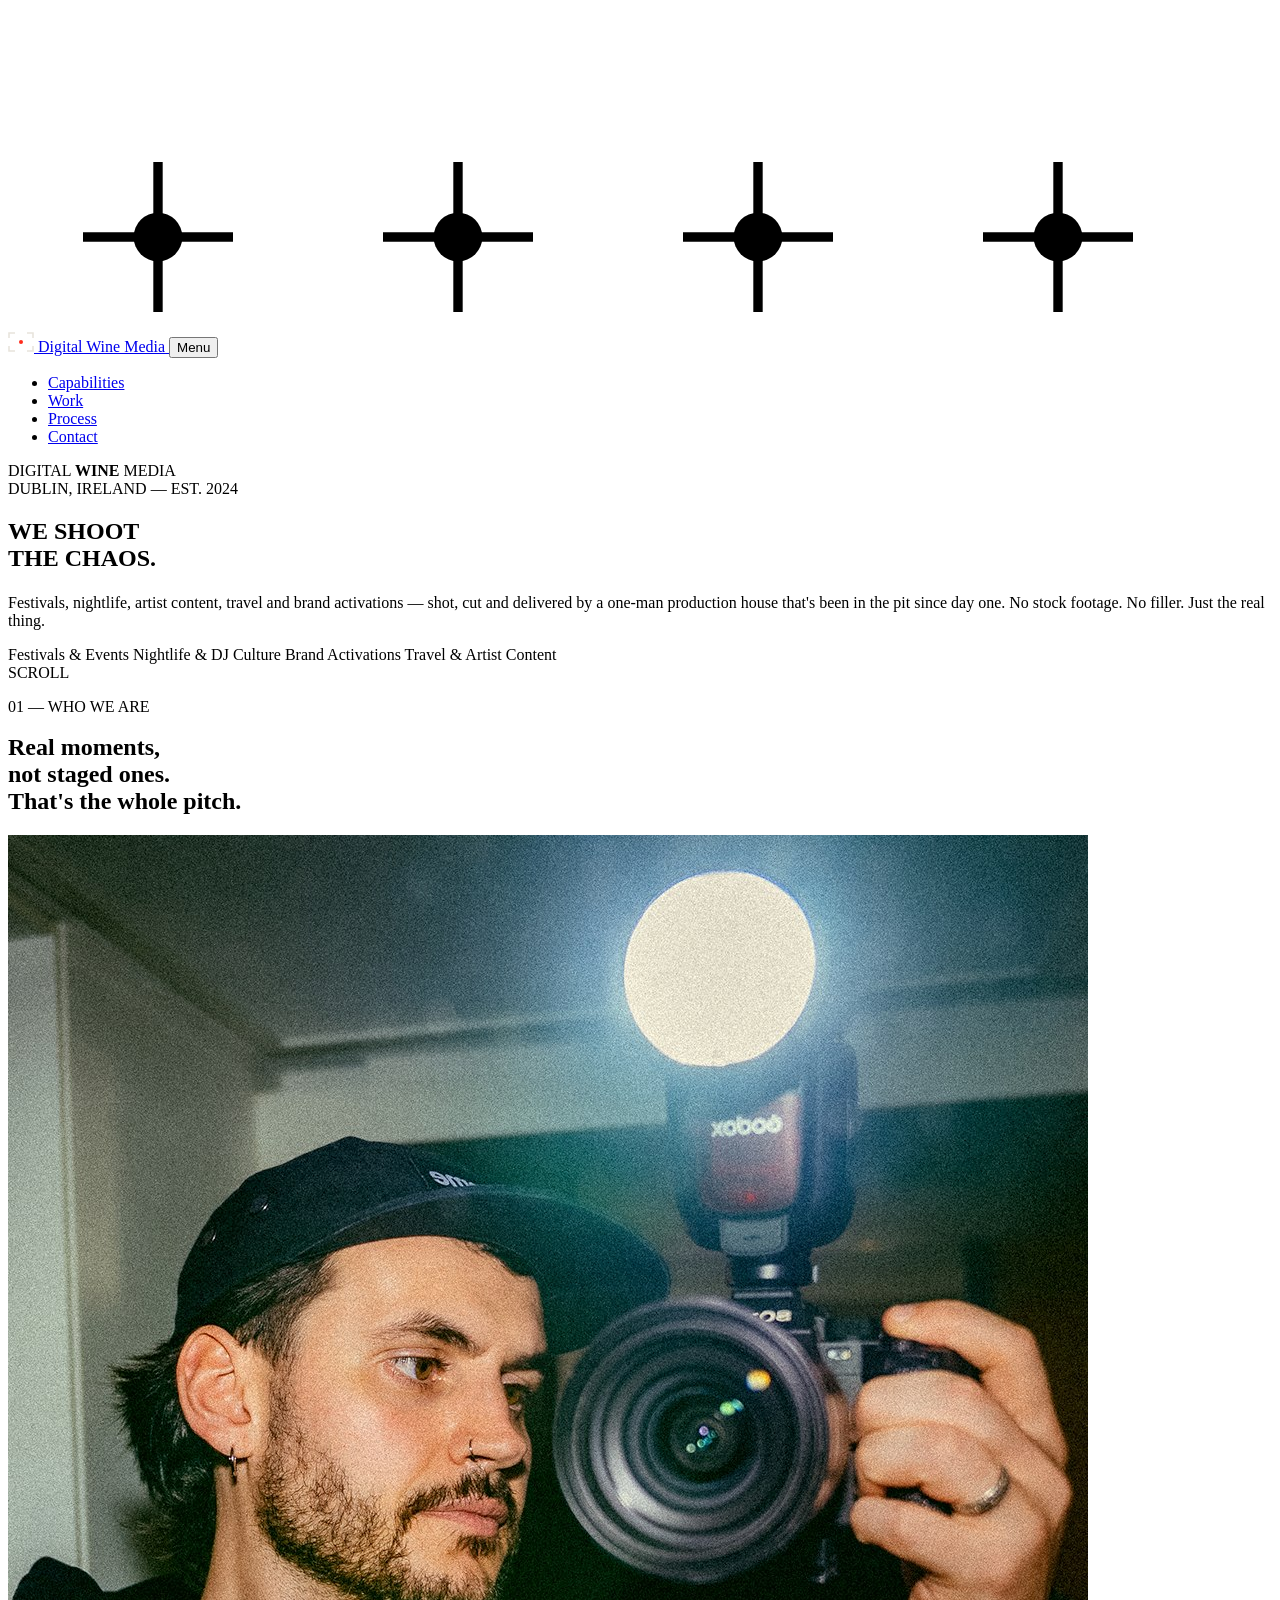
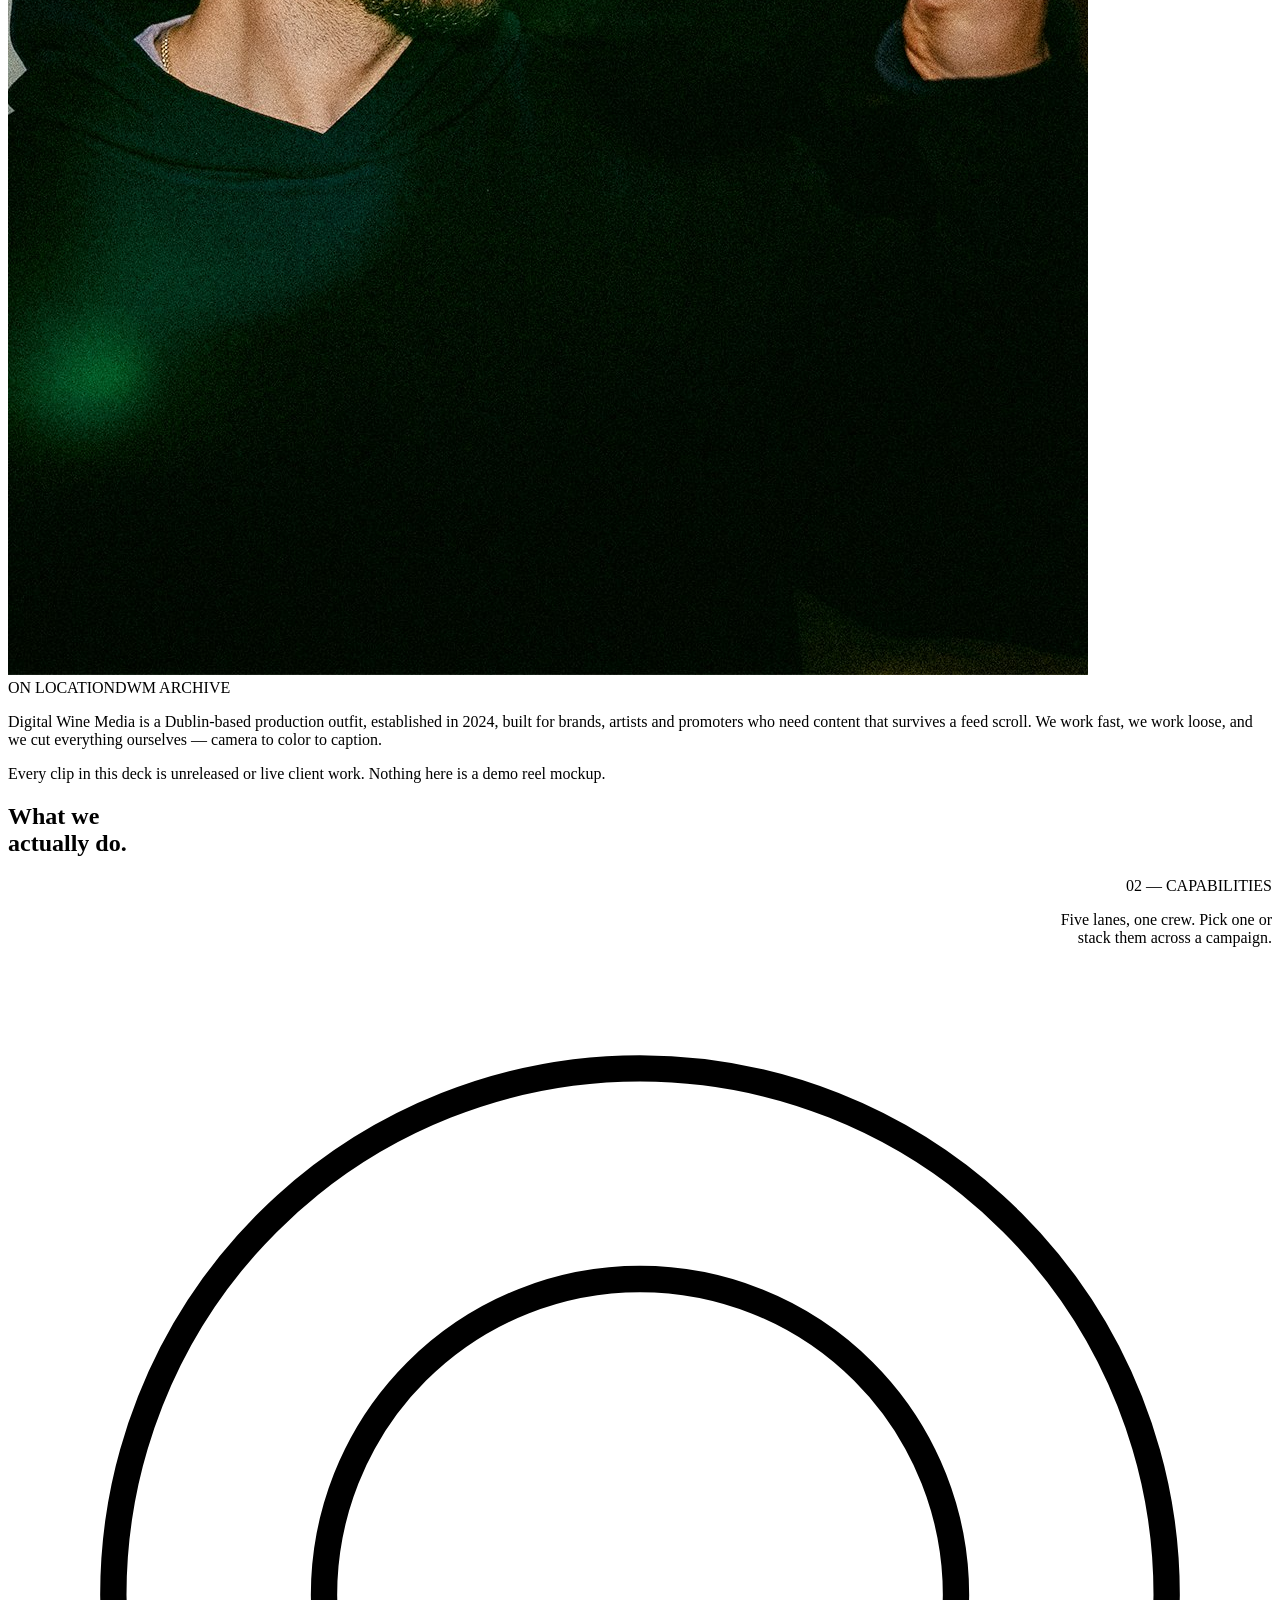
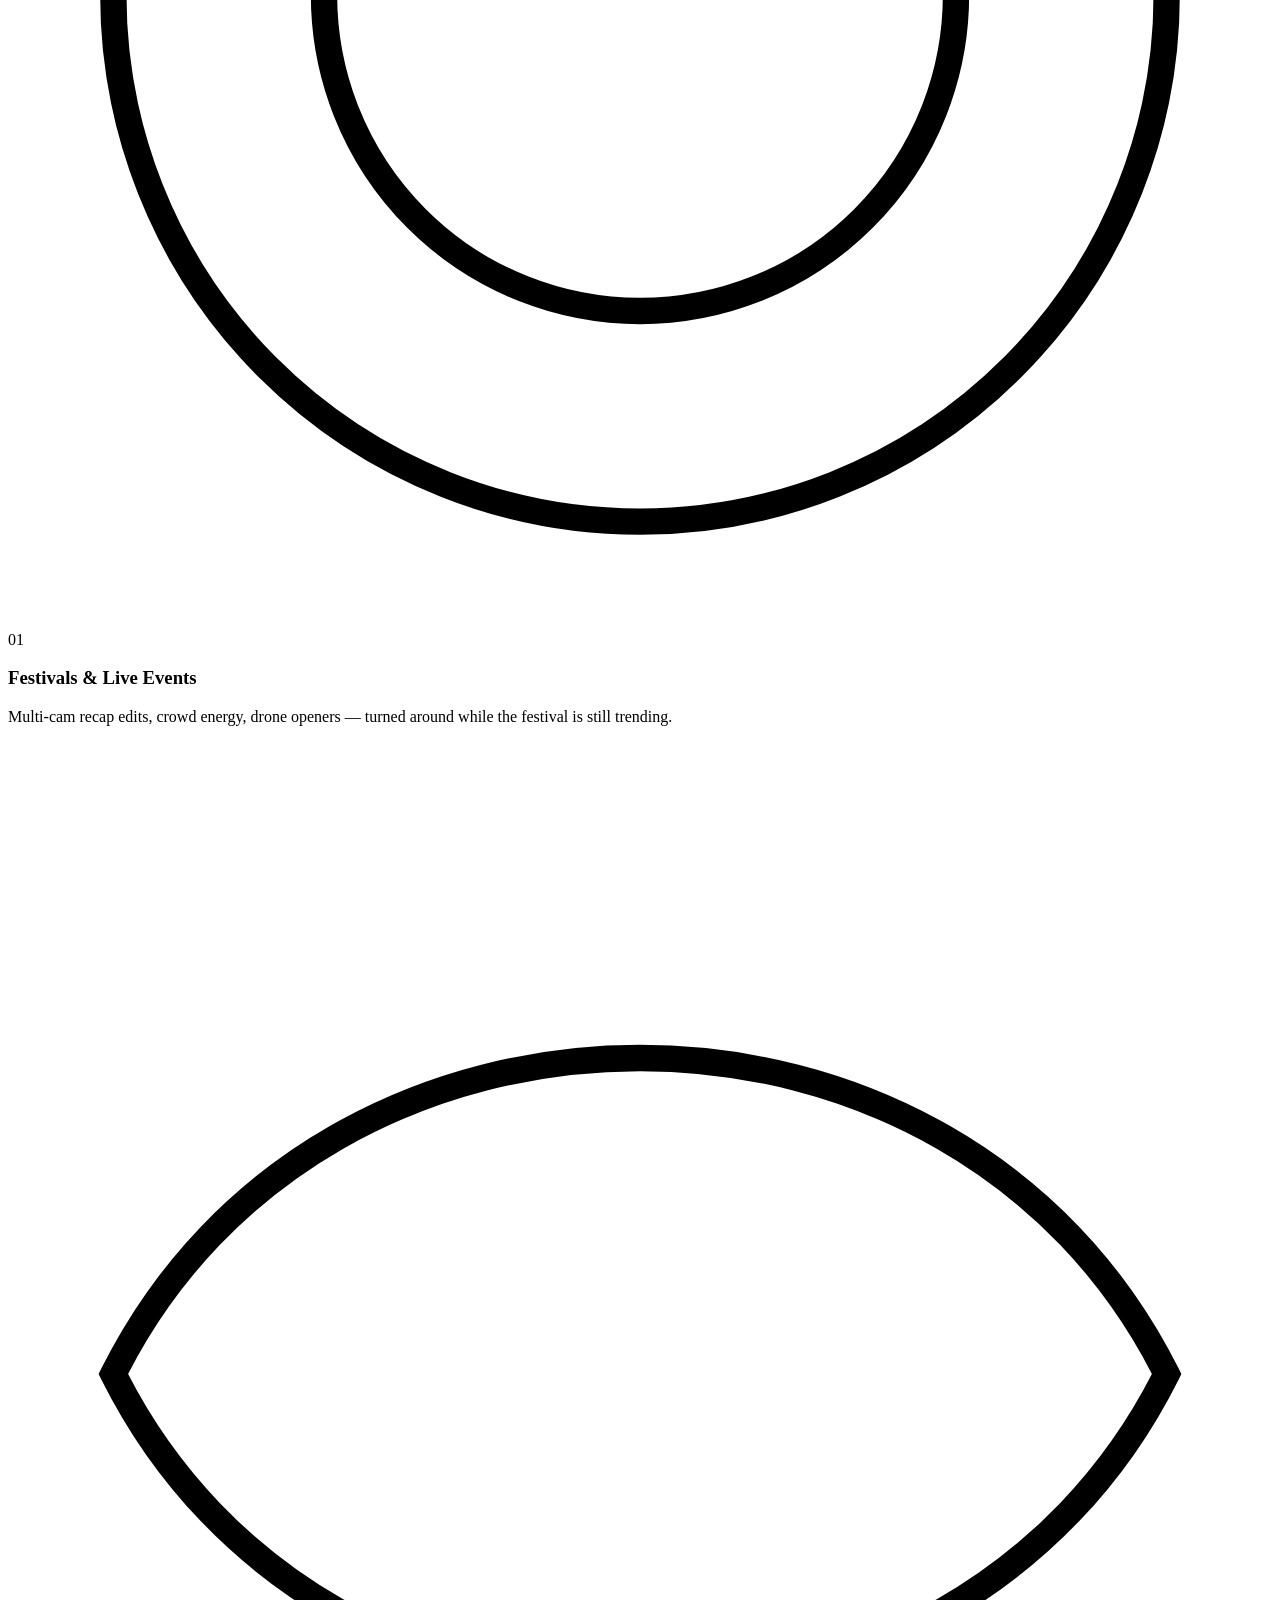
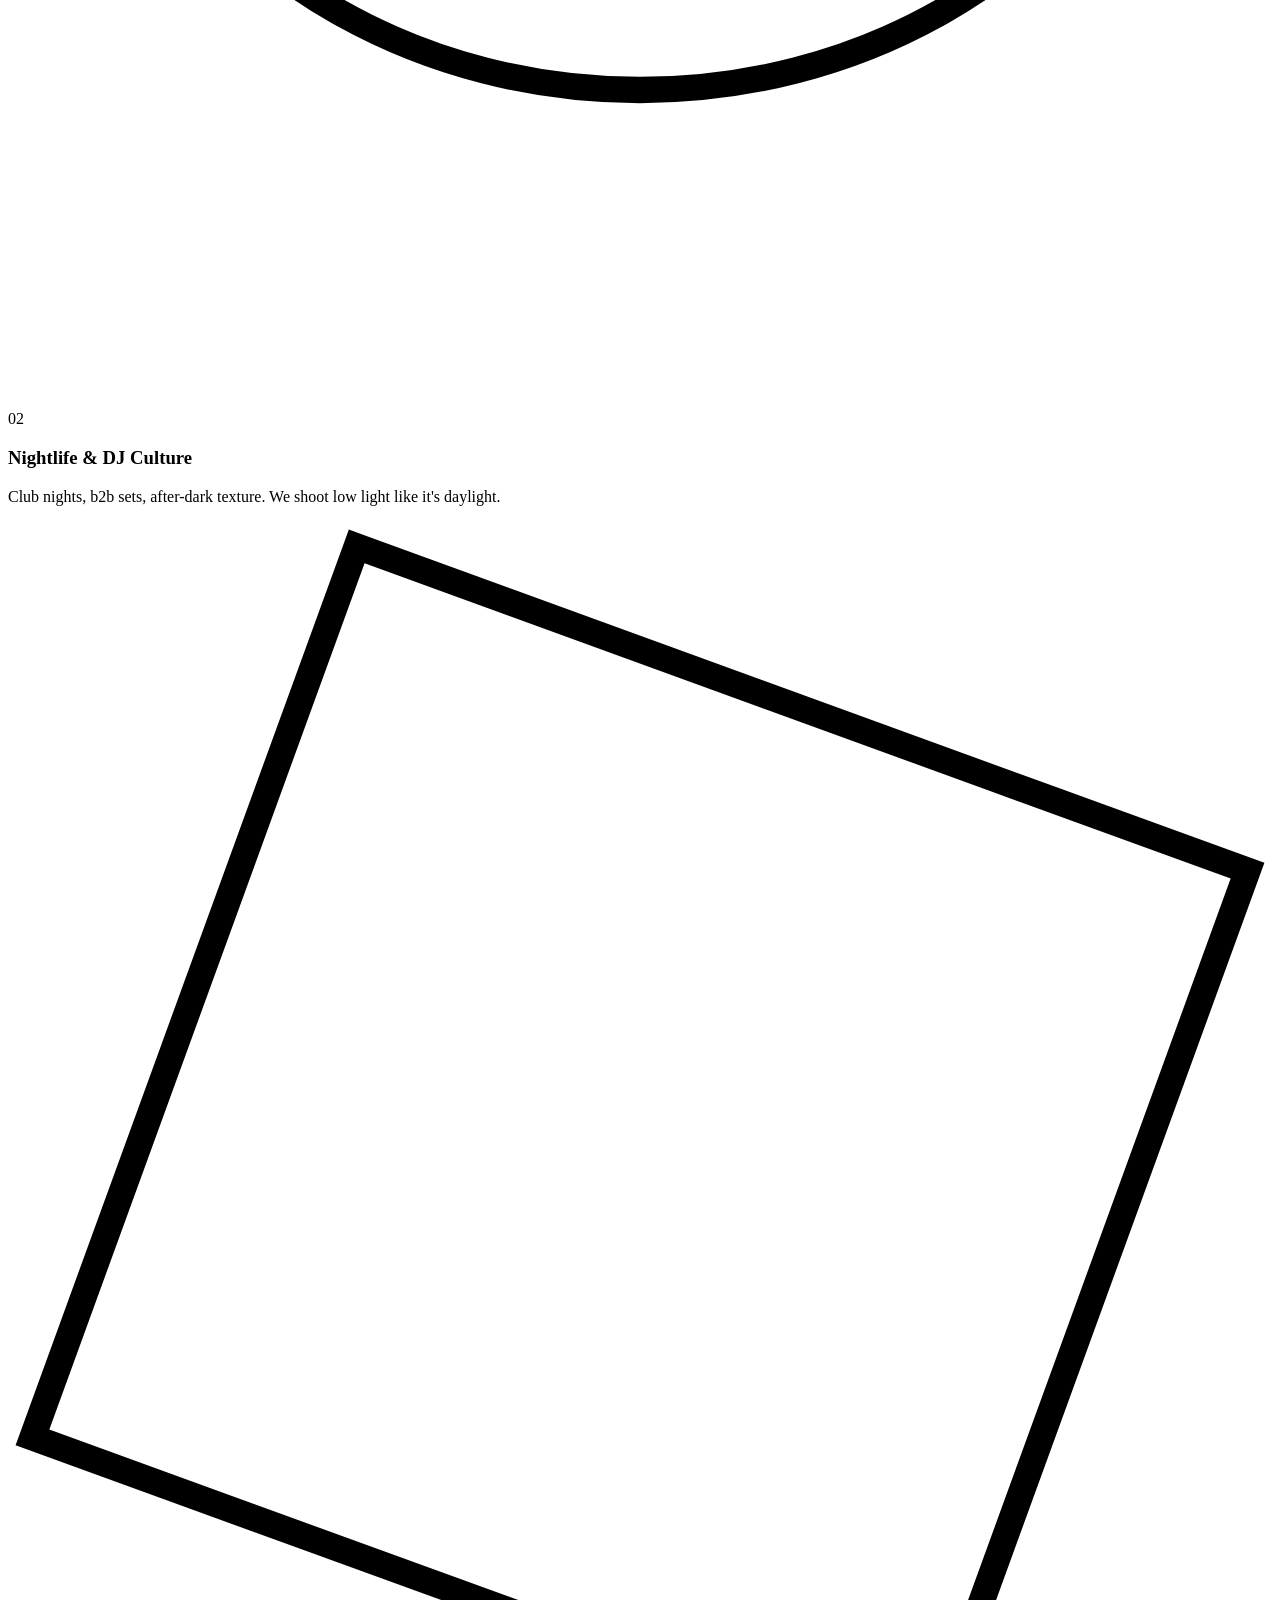
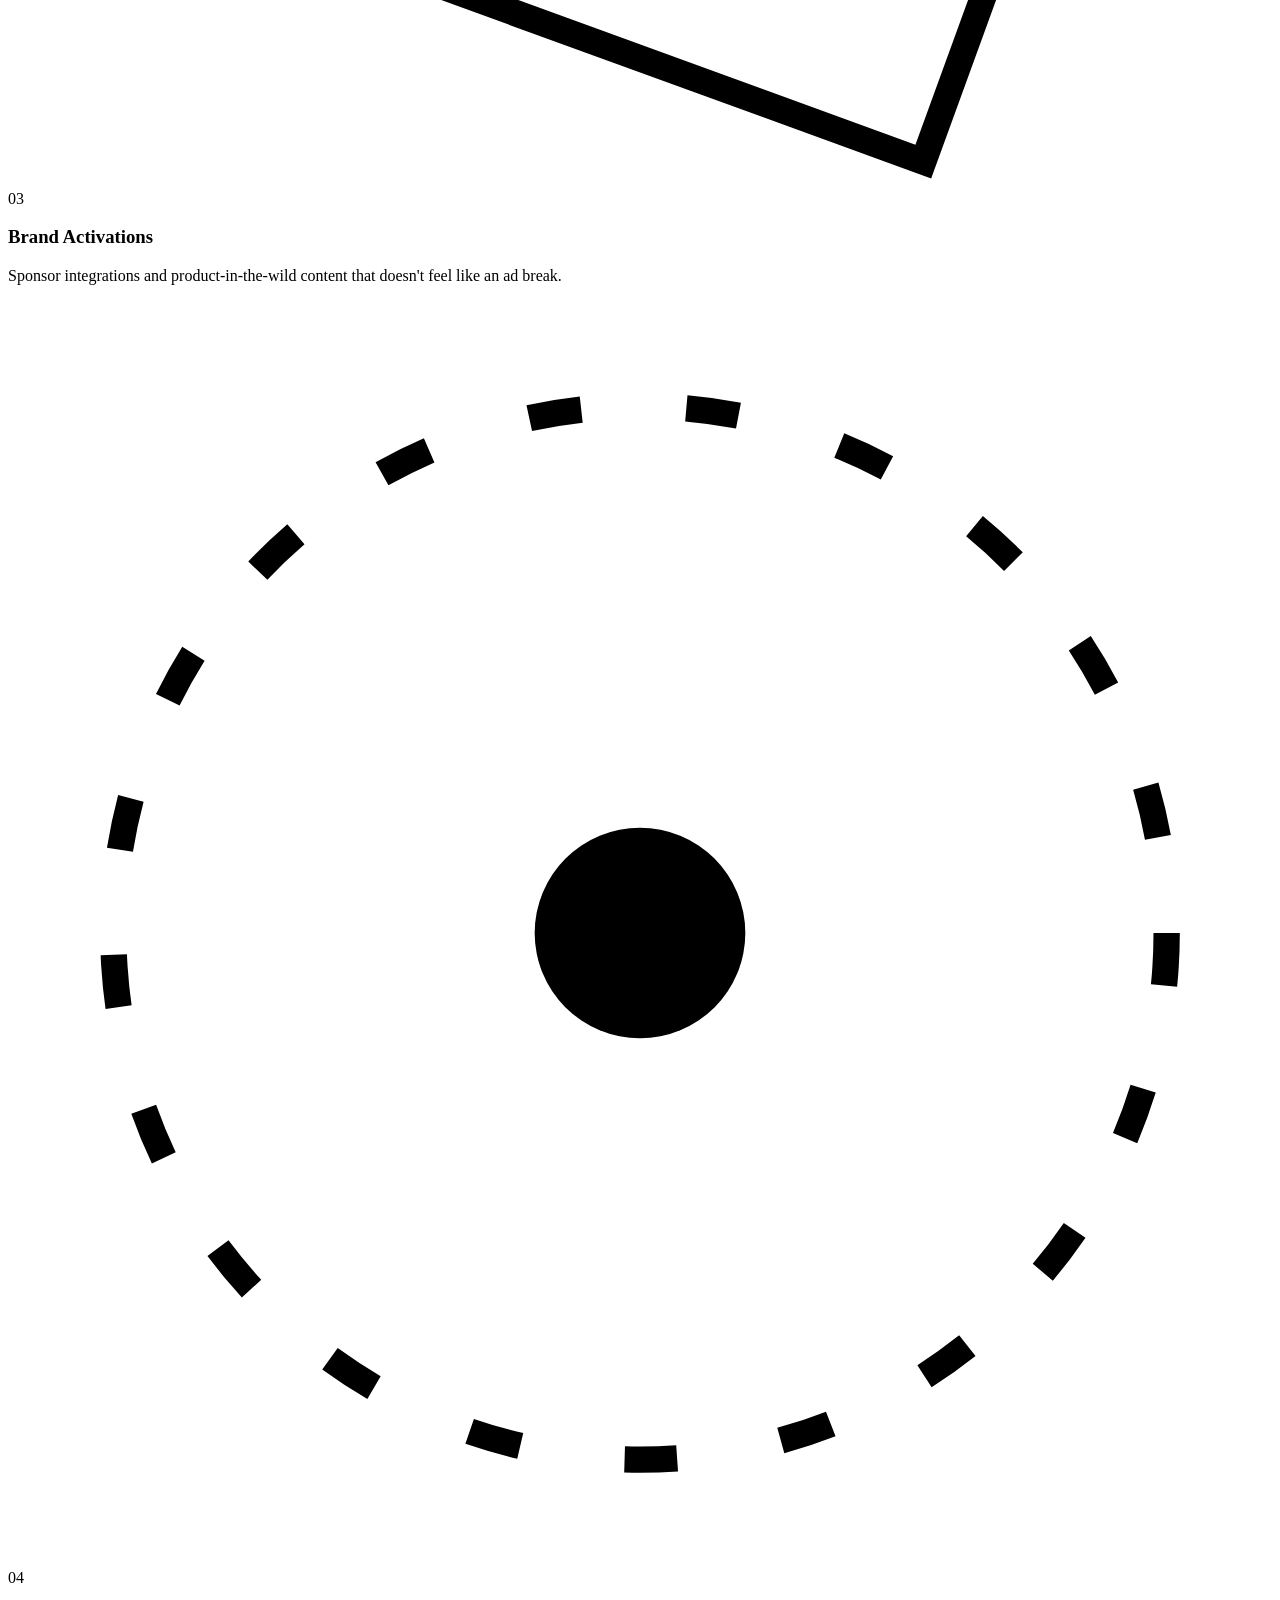
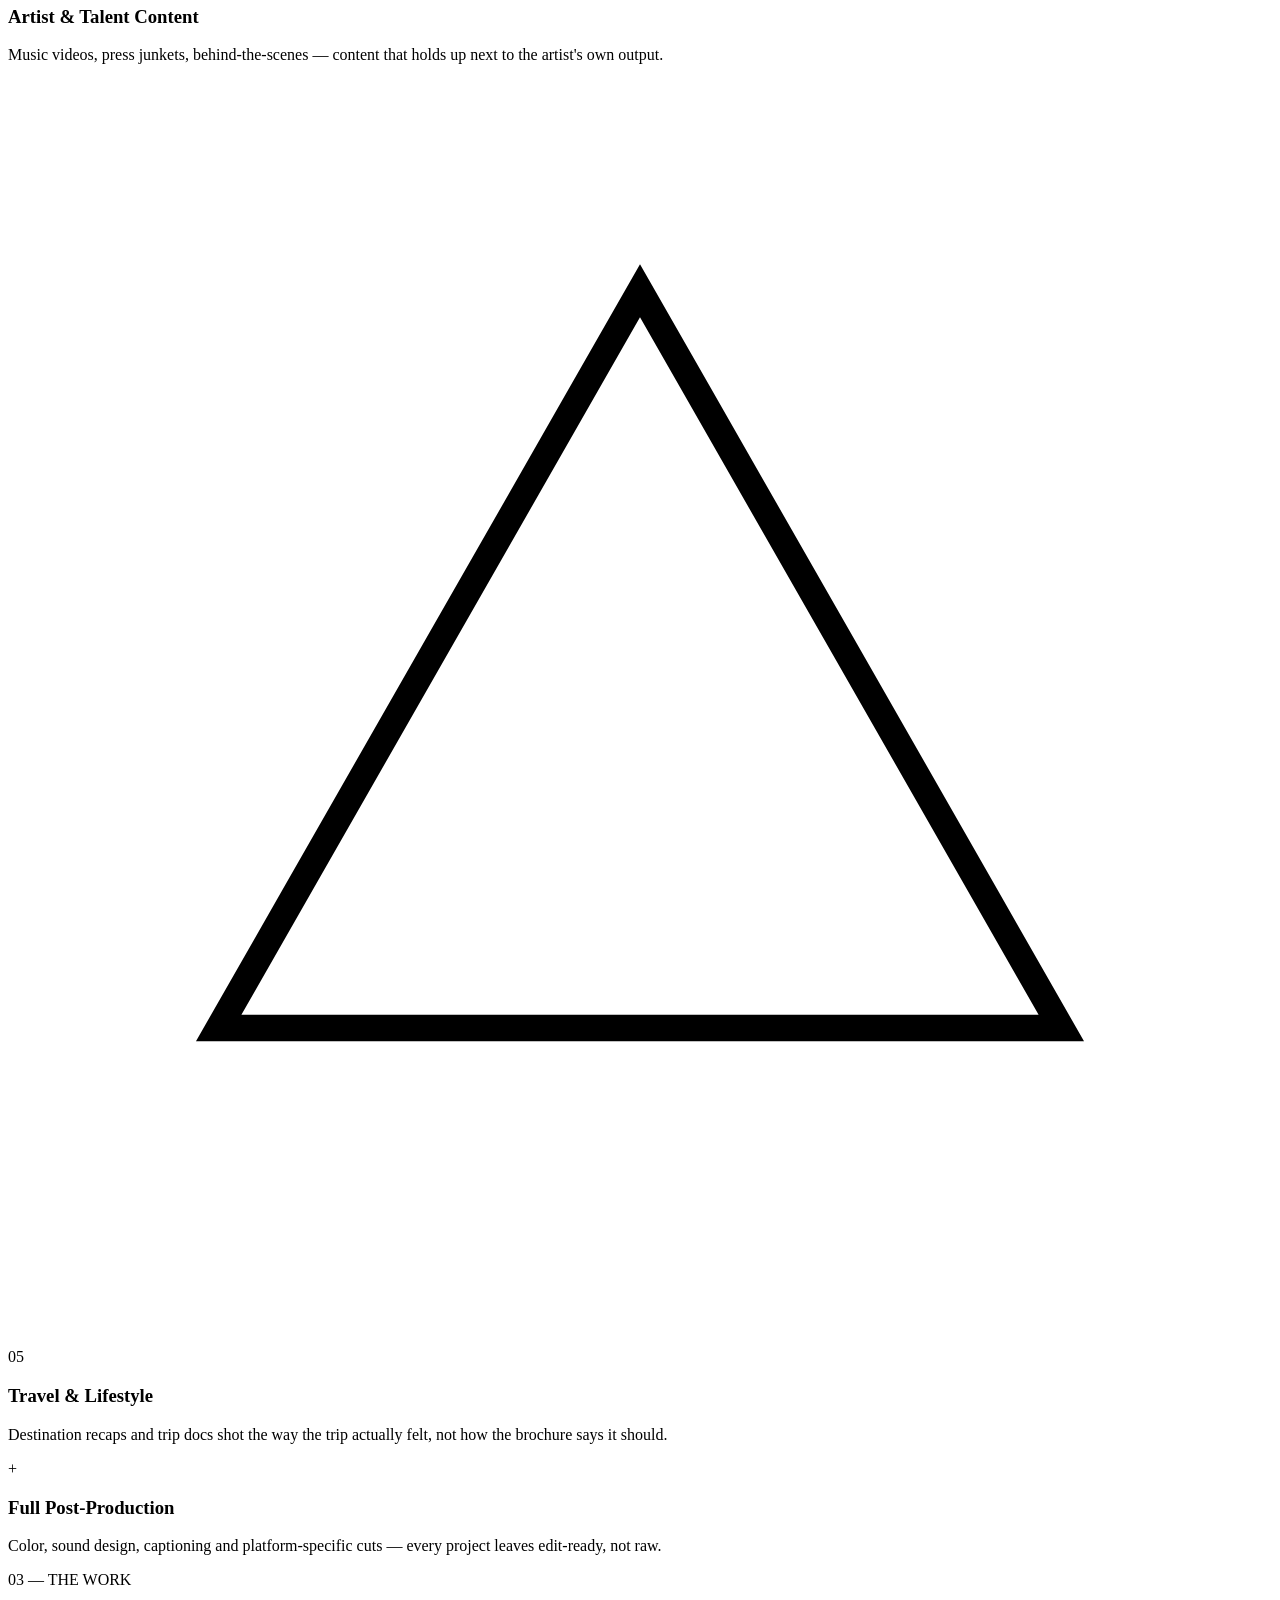
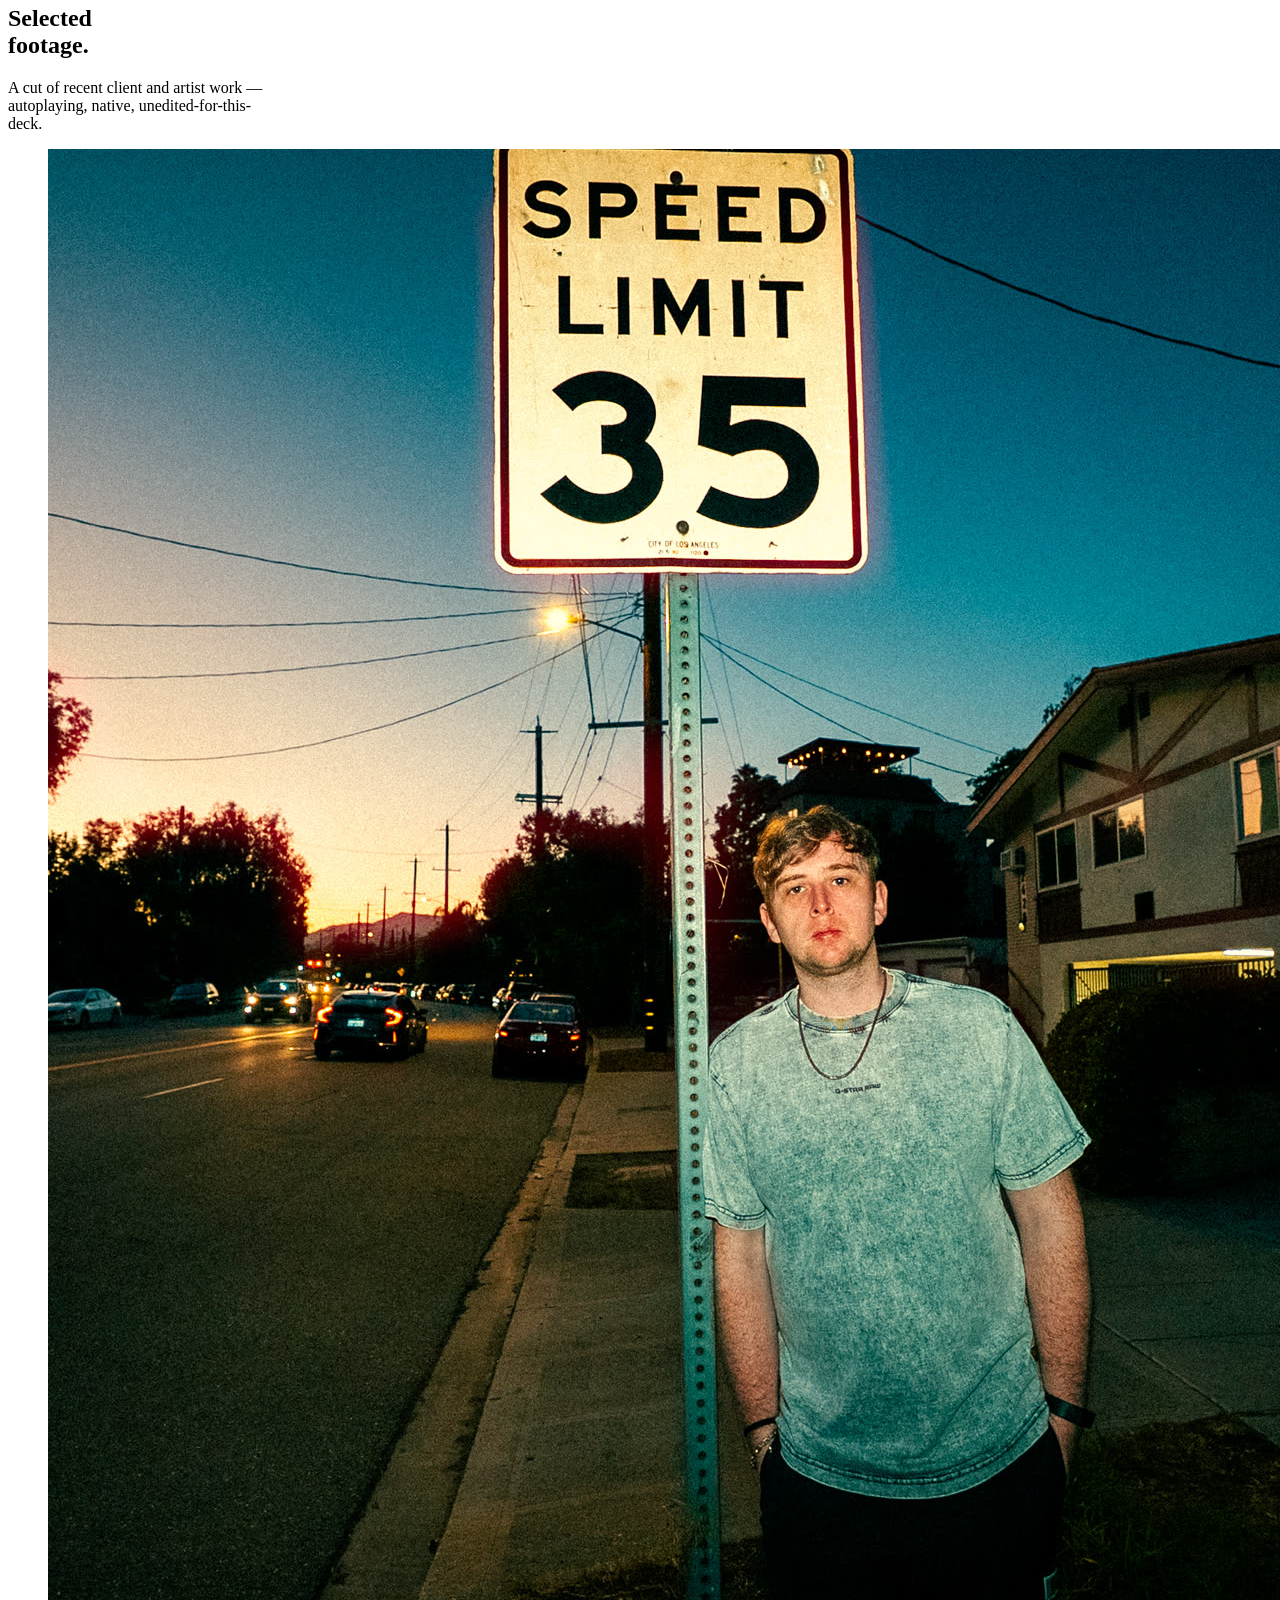
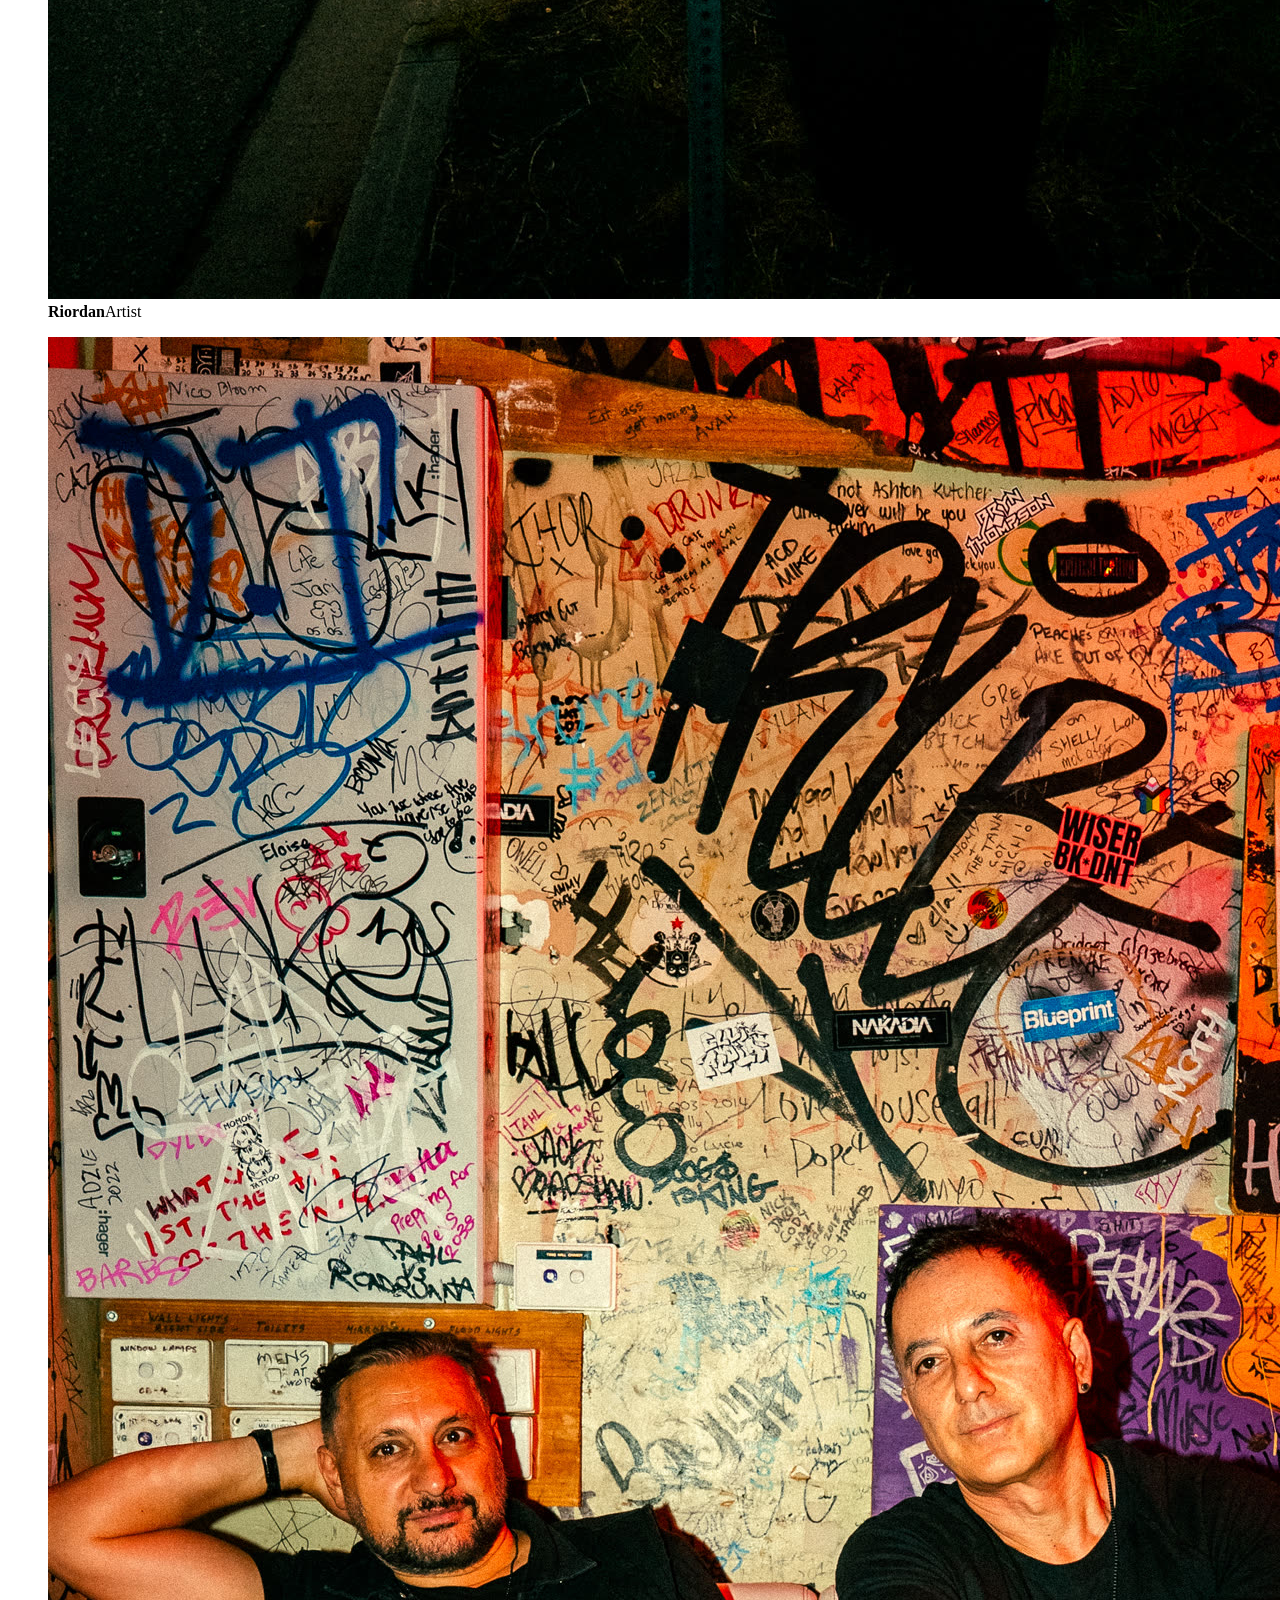
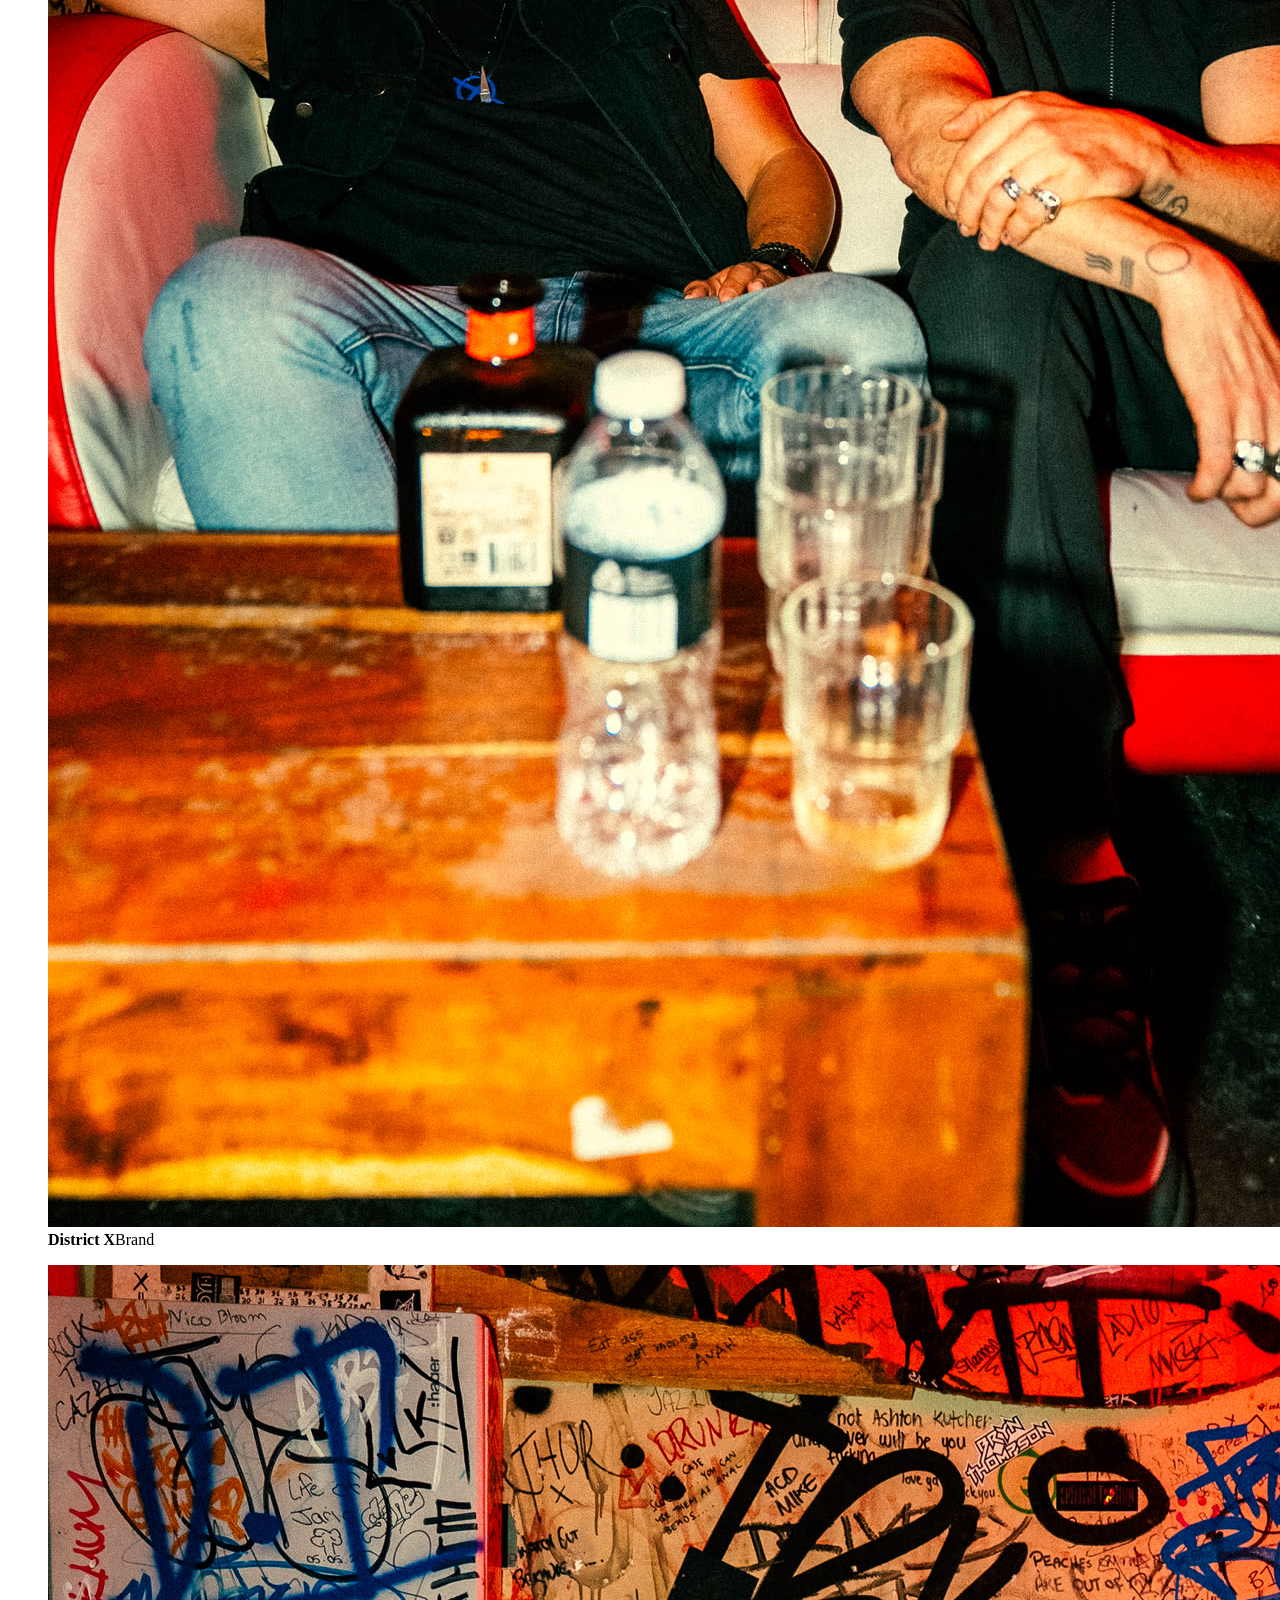
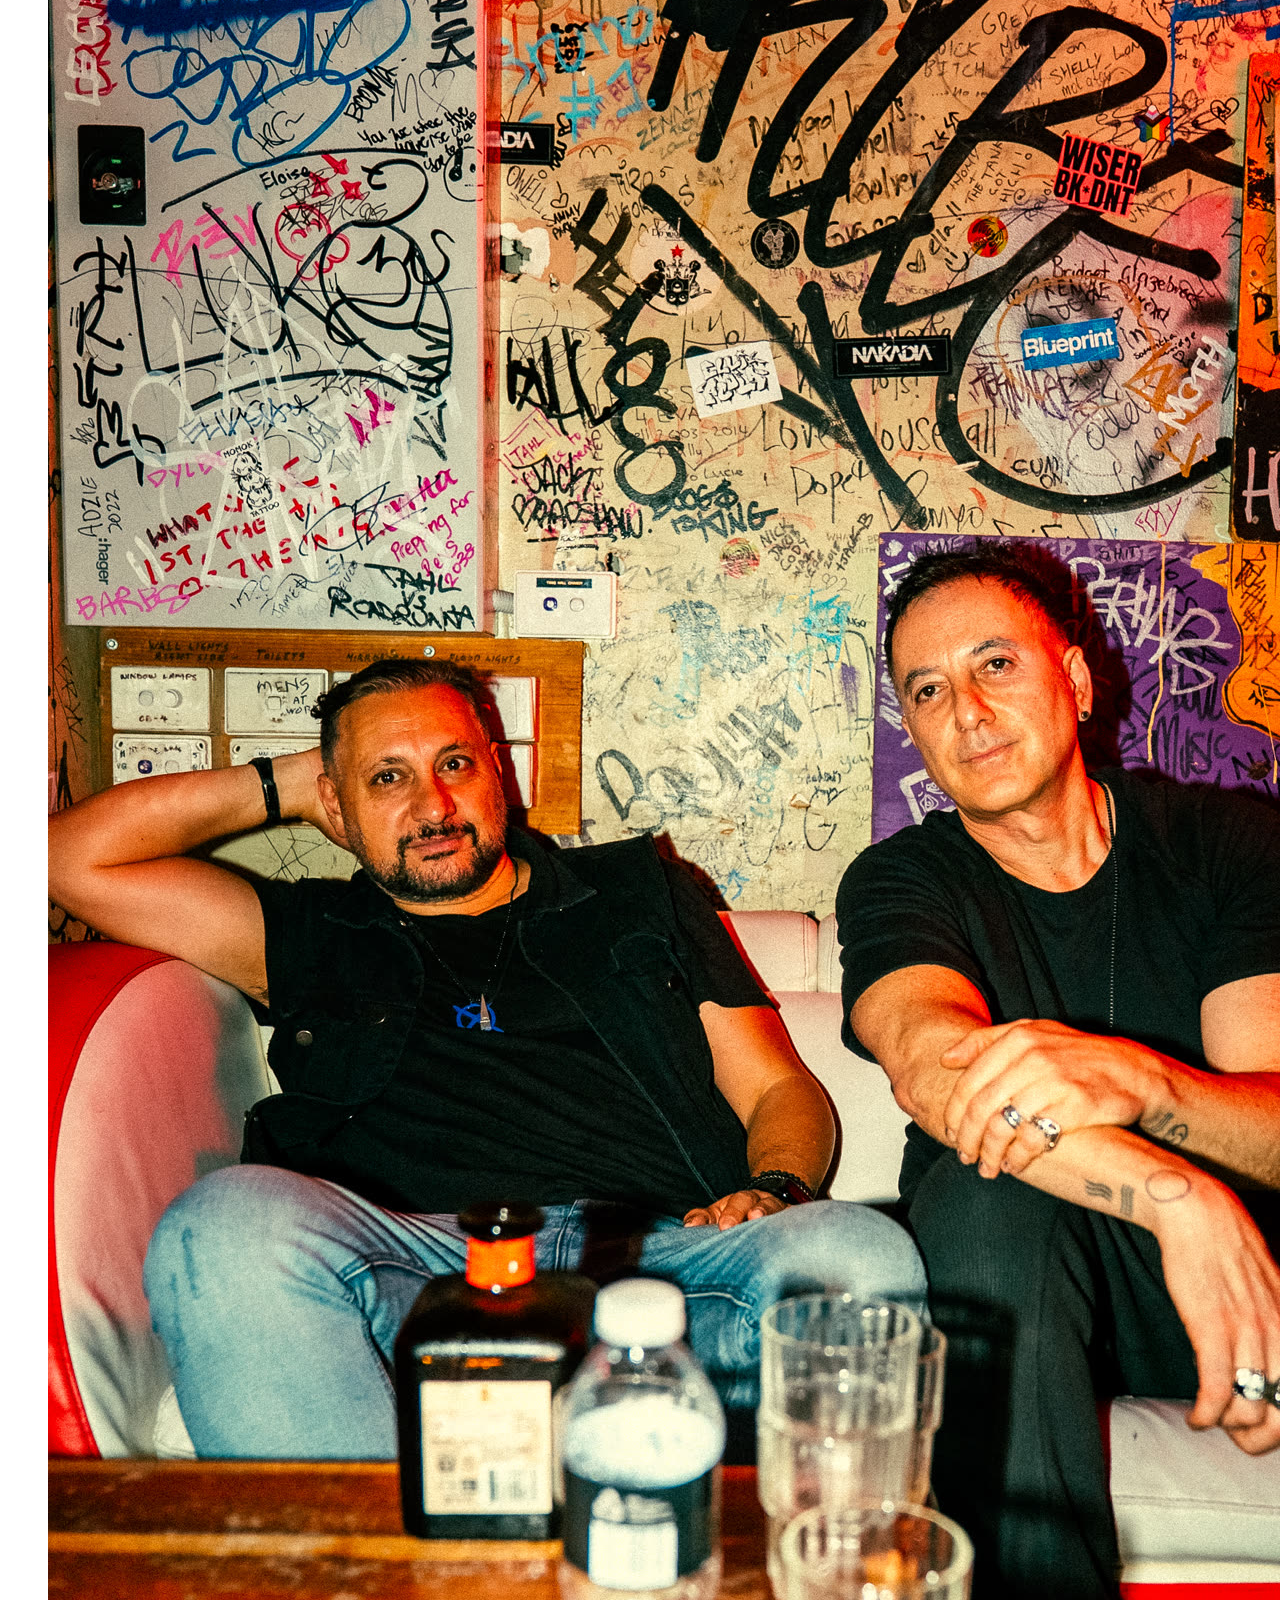
==== commit 9e136af3: "Add files via upload" ====
--- a/index.html
+++ b/index.html
@@ -1,544 +1,223 @@
-<!DOCTYPE html>
+<!doctype html>
 <html lang="en">
 <head>
-<meta charset="UTF-8">
-<meta name="viewport" content="width=device-width, initial-scale=1.0, viewport-fit=cover">
-<meta name="theme-color" content="#000000">
-<meta name="apple-mobile-web-app-capable" content="yes">
-<meta name="apple-mobile-web-app-status-bar-style" content="black-translucent">
-<title>Digital Wine Media — Capabilities Deck</title>
+<meta charset="utf-8">
+<meta name="viewport" content="width=device-width,initial-scale=1,viewport-fit=cover">
+<title>Digital Wine Media | We Shoot The Chaos</title>
+<meta name="description" content="Festivals, nightlife, artist content, travel and brand activations — shot, cut and delivered by a one-man production house that's been in the pit since day one.">
+<meta name="theme-color" content="#0a0a0a">
+<meta property="og:title" content="Digital Wine Media">
+<meta property="og:description" content="We shoot the chaos. Dublin, Ireland. Est. 2024.">
+<meta property="og:image" content="deck-assets/img/website-hero.jpg">
 <link rel="preconnect" href="https://fonts.googleapis.com">
 <link rel="preconnect" href="https://fonts.gstatic.com" crossorigin>
-<link href="https://fonts.googleapis.com/css2?family=Archivo+Black&family=Bebas+Neue&family=Space+Mono:ital,wght@0,400;0,700;1,400&family=Inter:wght@400;500;600;700;900&display=swap" rel="stylesheet">
-<style>
-:root{
-  --cream:#ede7d9;
-  --cream-dim:#d9d2c0;
-  --ink:#0c0c0c;
-  --ink-soft:#171715;
-  --acid:#d7ff3d;
-  --acid-dim:#9fc02a;
-  --blood:#ff3b30;
-  --void:#000000;
-  --line:rgba(12,12,12,0.16);
-  --line-light:rgba(237,231,217,0.22);
-  --serif-display:'Archivo Black', sans-serif;
-  --display:'Bebas Neue', sans-serif;
-  --mono:'Space Mono', monospace;
-  --body:'Inter', sans-serif;
-}
-
-*{margin:0;padding:0;box-sizing:border-box;-webkit-tap-highlight-color:transparent;}
-html{scroll-behavior:smooth;-webkit-text-size-adjust:100%;}
-body{
-  background:var(--ink);
-  color:var(--ink);
-  font-family:var(--body);
-  overflow-x:hidden;
-  cursor:default;
-  overscroll-behavior-y:none;
-}
-::selection{background:var(--blood);color:var(--cream);}
-
-.grain{
-  position:fixed;inset:0;z-index:9000;pointer-events:none;
-  opacity:0.07;
-  background-image:url("[data-uri]");
-  background-size:64px 64px;
-}
-.scanlines{
-  position:fixed;inset:0;z-index:8997;pointer-events:none;
-  background-image:repeating-linear-gradient(180deg,rgba(0,0,0,0.08) 0px,rgba(0,0,0,0.08) 1px,transparent 1px,transparent 4px);
-}
-.frame{position:fixed;inset:10px;z-index:8998;pointer-events:none;border:1px solid rgba(237,231,217,0.1);}
-.spine{position:fixed;left:18px;top:50%;transform:translateY(-50%);z-index:600;writing-mode:vertical-rl;font-family:var(--mono);font-size:10px;letter-spacing:.3em;color:rgba(237,231,217,0.3);text-transform:uppercase;pointer-events:none;}
-.halftone-corner{position:absolute;width:340px;height:340px;pointer-events:none;opacity:0.4;background-image:radial-gradient(circle, currentColor 1.4px, transparent 1.6px);background-size:11px 11px;-webkit-mask-image:radial-gradient(circle at center, black 0%, transparent 72%);mask-image:radial-gradient(circle at center, black 0%, transparent 72%);}
-
-#progress{position:fixed;top:0;left:0;height:3px;background:var(--acid);z-index:9999;width:0%;transition:width .08s linear;}
-.marker{position:fixed;right:22px;top:50%;transform:translateY(-50%);z-index:500;display:flex;flex-direction:column;gap:10px;}
-.marker span{width:6px;height:6px;border-radius:50%;background:rgba(237,231,217,0.3);transition:all .3s;}
-.marker span.active{background:var(--blood);transform:scale(1.9);}
-section{position:relative;width:100%;overflow:hidden;}
-
-.reveal{opacity:0;transform:translateY(46px);transition:opacity .9s cubic-bezier(.16,.84,.44,1), transform .9s cubic-bezier(.16,.84,.44,1);}
-.reveal.in{opacity:1;transform:translateY(0);}
-.reveal-d1{transition-delay:.08s;}.reveal-d2{transition-delay:.18s;}.reveal-d3{transition-delay:.28s;}
-.reveal-d4{transition-delay:.38s;}.reveal-d5{transition-delay:.48s;}
-.scale-in{opacity:0;transform:scale(.92);transition:opacity 1.1s ease, transform 1.1s cubic-bezier(.16,.84,.44,1);}
-.scale-in.in{opacity:1;transform:scale(1);}
-
-.eyebrow{font-family:var(--mono);text-transform:uppercase;letter-spacing:.22em;font-size:12px;display:flex;align-items:center;gap:10px;}
-.eyebrow::before{content:'';width:26px;height:1px;background:currentColor;}
-.eyebrow::after{content:'';width:4px;height:4px;border-radius:50%;background:var(--blood);margin-left:2px;}
-h1,h2,h3{font-family:var(--serif-display);line-height:0.9;letter-spacing:-0.02em;text-transform:uppercase;}
-.x-mark{color:var(--acid);}
-
-@keyframes glitchFlicker{
-  0%{clip-path:inset(0 0 0 0);transform:translate(0,0);}
-  8%{clip-path:inset(8% 0 64% 0);transform:translate(-4px,0);}
-  16%{clip-path:inset(62% 0 4% 0);transform:translate(4px,0);}
-  24%{clip-path:inset(18% 0 42% 0);transform:translate(-3px,0);}
-  32%{clip-path:inset(0 0 0 0);transform:translate(0,0);}
-  100%{clip-path:inset(0 0 0 0);transform:translate(0,0);}
-}
-
-#hero{height:100vh;height:100svh;min-height:600px;background:var(--void);}
-#hero video{position:absolute;inset:0;width:100%;height:100%;object-fit:cover;opacity:.46;filter:grayscale(.4) contrast(1.3) brightness(.8);-webkit-playsinline:true;}
-.hero-scrim{position:absolute;inset:0;background:linear-gradient(180deg, rgba(0,0,0,.55) 0%, rgba(0,0,0,.7) 45%, rgba(0,0,0,.98) 100%);box-shadow:inset 0 0 220px rgba(0,0,0,.85);}
-.hero-inner{position:relative;z-index:5;height:100%;display:flex;flex-direction:column;justify-content:space-between;padding:34px clamp(20px,5vw,64px);padding-top:max(34px, env(safe-area-inset-top));padding-bottom:max(34px, env(safe-area-inset-bottom));padding-left:max(clamp(20px,5vw,64px), env(safe-area-inset-left));padding-right:max(clamp(20px,5vw,64px), env(safe-area-inset-right));color:var(--cream);}
-.hero-top{display:flex;justify-content:space-between;align-items:flex-start;flex-wrap:wrap;gap:10px;}
-.wordmark{font-family:var(--display);font-size:18px;letter-spacing:.06em;}
-.wordmark b{color:var(--acid);}
-.hero-top .eyebrow{color:var(--cream-dim);}
-.hero-mid{display:flex;flex-direction:column;}
-.hero-title{font-size:clamp(52px,13.5vw,196px);color:var(--cream);line-height:.88;animation:glitchFlicker .7s steps(2) 1;}
-.hero-title .line2{display:block;margin-top:-0.06em;}
-.hero-title em{font-style:normal;color:var(--acid);text-shadow:4px 0 0 rgba(255,59,48,.5), -4px 0 0 rgba(159,255,61,.18);}
-.hero-sub{margin-top:18px;max-width:560px;font-family:var(--mono);font-size:14px;line-height:1.6;color:var(--cream-dim);}
-.hero-bottom{display:flex;justify-content:space-between;align-items:flex-end;gap:24px;flex-wrap:wrap;}
-.scroll-cue{display:flex;align-items:center;gap:10px;font-family:var(--mono);font-size:11px;letter-spacing:.15em;text-transform:uppercase;color:var(--cream-dim);}
-.scroll-cue .bar{width:1px;height:34px;background:var(--cream-dim);position:relative;overflow:hidden;}
-.scroll-cue .bar::after{content:'';position:absolute;top:-100%;left:0;width:100%;height:100%;background:var(--acid);animation:scrolldrop 1.8s infinite;}
-@keyframes scrolldrop{0%{top:-100%;}100%{top:100%;}}
-.tag-pills{display:flex;gap:10px;flex-wrap:wrap;}
-.pill{border:1px solid var(--line-light);padding:6px 14px;border-radius:100px;font-family:var(--mono);font-size:11px;letter-spacing:.08em;text-transform:uppercase;color:var(--cream-dim);}
-
-.pad{padding:120px clamp(20px,6vw,80px);}
-.pad-sm{padding:80px clamp(20px,6vw,80px);}
-
-#manifesto{background:var(--ink);color:var(--cream);}
-.manifesto-grid{display:grid;grid-template-columns:1.3fr 1fr;gap:60px;align-items:end;position:relative;}
-.manifesto-grid .eyebrow{color:var(--cream);margin-bottom:26px;}
-.manifesto-statement{font-size:clamp(34px,5.4vw,74px);}
-.manifesto-statement .muted{color:rgba(237,231,217,0.32);}
-.manifesto-figure{position:relative;border:1px solid var(--line-light);aspect-ratio:4/5;overflow:hidden;box-shadow:inset 0 0 90px rgba(0,0,0,.7);}
-.manifesto-figure img{width:100%;height:100%;object-fit:cover;filter:grayscale(.25) contrast(1.25) brightness(.8);}
-.manifesto-figure .cap{position:absolute;bottom:0;left:0;right:0;background:var(--cream);color:var(--ink);font-family:var(--mono);font-size:11px;letter-spacing:.08em;padding:9px 14px;display:flex;justify-content:space-between;}
-.manifesto-foot{margin-top:60px;display:flex;justify-content:space-between;gap:30px;border-top:1px solid var(--line-light);padding-top:26px;flex-wrap:wrap;}
-.manifesto-foot p{max-width:380px;font-size:14px;line-height:1.6;color:rgba(237,231,217,0.66);}
-
-#capabilities{background:var(--ink);color:var(--cream);}
-.cap-head{display:flex;justify-content:space-between;align-items:flex-end;gap:30px;margin-bottom:64px;flex-wrap:wrap;}
-.cap-head h2{font-size:clamp(40px,7vw,96px);}
-.cap-head .eyebrow{color:var(--acid);margin-bottom:14px;}
-.cap-grid{display:grid;grid-template-columns:repeat(3,1fr);gap:1px;background:var(--line-light);border:1px solid var(--line-light);}
-.cap-card{background:var(--ink);padding:38px 30px;min-height:260px;display:flex;flex-direction:column;justify-content:space-between;position:relative;transition:background .35s, box-shadow .35s;}
-.cap-card:hover,.cap-card:active{background:var(--ink-soft);box-shadow:inset 0 0 0 1px var(--blood);}
-.cap-num{font-family:var(--mono);color:var(--acid);font-size:13px;}
-.cap-card h3{font-size:26px;margin-top:30px;color:var(--cream);}
-.cap-card p{margin-top:12px;font-size:13.5px;line-height:1.6;color:rgba(237,231,217,0.6);max-width:280px;}
-.cap-wire{position:absolute;right:18px;top:18px;width:48px;height:48px;opacity:.5;}
-
-#work{background:var(--ink);color:var(--cream);}
-.work-head{display:flex;justify-content:space-between;align-items:flex-end;margin-bottom:50px;flex-wrap:wrap;gap:20px;}
-.work-head h2{font-size:clamp(42px,7.4vw,104px);}
-.work-head .eyebrow{margin-bottom:14px;color:var(--cream);}
-.work-head p{color:rgba(237,231,217,.6);}
-.work-collage{display:grid;grid-template-columns:repeat(6,1fr);grid-auto-rows:120px;gap:14px;}
-.tile{position:relative;overflow:hidden;background:var(--void);border:1px solid var(--line-light);transition:box-shadow .35s;box-shadow:inset 0 0 50px rgba(0,0,0,.5);}
-.tile video,.tile img{width:100%;height:100%;object-fit:cover;display:block;filter:saturate(1.05) contrast(1.15) brightness(.86);transition:transform .8s cubic-bezier(.16,.84,.44,1);-webkit-transform:translateZ(0);transform:translateZ(0);will-change:transform;}
-.tile:hover{box-shadow:0 0 0 2px var(--blood), inset 0 0 50px rgba(0,0,0,.5);}
-.tile:hover video,.tile:hover img{transform:scale(1.06);}
-.tile .tile-tag{position:absolute;left:0;bottom:0;right:0;padding:12px 14px;background:linear-gradient(180deg, transparent, rgba(0,0,0,.82) 75%);color:var(--cream);font-family:var(--mono);font-size:11px;letter-spacing:.08em;text-transform:uppercase;display:flex;justify-content:space-between;gap:8px;}
-.tile .tile-tag b{color:var(--acid);font-weight:400;}
-.t-tall{grid-row:span 4;}.t-mid{grid-row:span 3;}.t-wide{grid-column:span 3;grid-row:span 3;}.t-wide2{grid-column:span 3;grid-row:span 2;}.t-small{grid-row:span 2;}
-
-#process{background:var(--ink);color:var(--cream);}
-.process-list{border-top:1px solid var(--line-light);}
-.p-row{display:grid;grid-template-columns:90px 1fr 1.4fr;gap:30px;padding:34px 0;border-bottom:1px solid var(--line-light);align-items:center;}
-.p-row .pnum{font-family:var(--display);font-size:30px;color:var(--acid);}
-.p-row h3{font-size:clamp(26px,3.6vw,42px);text-transform:uppercase;}
-.p-row p{font-size:14px;line-height:1.7;color:rgba(237,231,217,0.62);max-width:480px;}
-
-#spotlight{background:var(--ink);color:var(--cream);}
-.spot-grid{display:grid;grid-template-columns:0.85fr 1.15fr;gap:60px;align-items:center;}
-.spot-video{position:relative;border:1px solid var(--line-light);aspect-ratio:9/16;max-height:560px;margin:0 auto;overflow:hidden;box-shadow:inset 0 0 90px rgba(0,0,0,.65), 0 0 0 1px rgba(255,59,48,.15);}
-.spot-video video{width:100%;height:100%;object-fit:cover;filter:contrast(1.15) brightness(.88) saturate(1.08);-webkit-transform:translateZ(0);transform:translateZ(0);}
-.spot-video .live-badge{position:absolute;top:14px;left:14px;background:var(--blood);color:var(--cream);font-family:var(--mono);font-size:10px;letter-spacing:.1em;padding:4px 8px;display:flex;align-items:center;gap:6px;}
-.live-dot{width:6px;height:6px;border-radius:50%;background:var(--cream);animation:pulse 1.4s infinite;}
-@keyframes pulse{0%,100%{opacity:1;}50%{opacity:.25;}}
-.spot-copy .eyebrow{margin-bottom:18px;color:var(--blood);}
-.spot-copy h2{font-size:clamp(34px,5.6vw,68px);margin-bottom:22px;}
-.spot-copy p{font-size:15.5px;line-height:1.75;color:rgba(237,231,217,0.7);max-width:520px;margin-bottom:26px;}
-.spot-stats{display:flex;gap:34px;flex-wrap:wrap;margin-top:30px;border-top:1px solid var(--line-light);padding-top:24px;}
-.stat b{display:block;font-family:var(--serif-display);font-size:32px;}
-.stat span{font-family:var(--mono);font-size:11px;letter-spacing:.08em;text-transform:uppercase;color:rgba(237,231,217,0.55);}
-.spot-grid+.spot-grid{margin-top:120px;padding-top:100px;border-top:1px solid var(--line-light);}
-
-#roster{background:var(--ink);color:var(--cream);padding:70px 0;}
-.roster-label{padding:0 clamp(20px,6vw,80px);margin-bottom:30px;}
-.marquee{display:flex;white-space:nowrap;overflow:hidden;border-top:1px solid var(--line-light);border-bottom:1px solid var(--line-light);padding:22px 0;}
-.marquee-track{display:flex;gap:60px;animation:scroll-left 32s linear infinite;flex-shrink:0;}
-@media(hover:hover){.marquee:hover .marquee-track{animation-play-state:paused;}}
-@keyframes scroll-left{0%{transform:translateX(0);}100%{transform:translateX(-50%);}}
-.marquee-track span{font-family:var(--serif-display);font-size:clamp(26px,3.4vw,40px);text-transform:uppercase;color:var(--cream);opacity:.85;}
-.marquee-track span.x{color:var(--acid);}
-
-#cta{background:var(--ink);color:var(--cream);min-height:92vh;display:flex;flex-direction:column;justify-content:space-between;}
-.cta-mid{flex:1;display:flex;flex-direction:column;justify-content:center;}
-.cta-mid .eyebrow{color:var(--acid);margin-bottom:22px;}
-.cta-title{font-size:clamp(54px,10vw,150px);}
-.cta-line{display:block;}
-.cta-row{display:flex;justify-content:space-between;align-items:flex-end;gap:30px;flex-wrap:wrap;margin-top:50px;}
-.cta-email{font-family:var(--mono);font-size:clamp(14px,2.6vw,26px);border-bottom:1px solid var(--cream);padding-bottom:6px;text-decoration:none;color:var(--cream);transition:color .3s,border-color .3s;word-break:break-all;}
-.cta-email:hover{color:var(--acid);border-color:var(--acid);}
-.cta-meta{font-family:var(--mono);font-size:12px;line-height:1.8;color:rgba(237,231,217,0.55);text-align:right;}
-.cta-foot{display:flex;justify-content:space-between;align-items:center;padding:26px clamp(20px,6vw,80px);padding-bottom:max(26px, env(safe-area-inset-bottom));border-top:1px solid var(--line-light);font-family:var(--mono);font-size:11px;letter-spacing:.06em;text-transform:uppercase;color:rgba(237,231,217,0.45);flex-wrap:wrap;gap:10px;}
-.cta-foot .wordmark{font-size:14px;color:var(--cream);}
-
-@media(max-width:880px){
-  .manifesto-grid,.spot-grid{grid-template-columns:1fr;}
-  .cap-grid{grid-template-columns:1fr 1fr;}
-  .pad{padding:90px 22px;}
-  .spine{display:none;}
-  .frame{inset:6px;}
-  .p-row{grid-template-columns:60px 1fr;gap:16px;}
-  .p-row p{grid-column:2;}
-  .spot-grid+.spot-grid{margin-top:70px;padding-top:60px;}
-}
-@media(max-width:640px){
-  .cap-grid{grid-template-columns:1fr;}
-  .frame{display:none;}
-  .marker{display:none;}
-  .work-collage{display:grid;grid-template-columns:1fr 1fr;grid-auto-rows:160px;grid-auto-flow:row dense;gap:8px;}
-  .work-collage .tile{grid-column:auto !important;grid-row:auto !important;}
-  .work-collage .t-wide,.work-collage .t-wide2{grid-column:span 2 !important;grid-row:span 1 !important;}
-  .work-collage .t-tall,.work-collage .t-mid{grid-row:span 2 !important;}
-  .pad{padding:70px 18px;}
-  .pad-sm{padding:50px 18px;}
-  .hero-sub{font-size:13px;}
-  .tag-pills{gap:7px;}
-  .pill{font-size:10px;padding:5px 11px;}
-  .manifesto-foot{flex-direction:column;}
-  .cta-meta{text-align:left;}
-  .cta-row{flex-direction:column;align-items:flex-start;}
-  .spot-stats{gap:20px;}
-  .p-row{grid-template-columns:1fr;gap:8px;padding:24px 0;}
-  .p-row .pnum{font-size:22px;}
-  .spot-copy p{font-size:14px;}
-}
-@media(max-width:400px){
-  .hero-title{font-size:clamp(48px,16vw,80px);}
-  .work-collage{grid-template-columns:1fr;grid-auto-rows:200px;}
-  .work-collage .tile,.work-collage .t-wide,.work-collage .t-wide2,.work-collage .t-tall,.work-collage .t-mid{grid-column:1 !important;grid-row:auto !important;}
-}
-@media(prefers-reduced-motion:reduce){
-  .reveal,.scale-in{transition:none;opacity:1;transform:none;}
-  .reveal.in,.scale-in.in{opacity:1;transform:none;}
-  .scroll-cue .bar::after{animation:none;}
-  .marquee-track{animation:none;}
-  .live-dot{animation:none;}
-}
-</style>
+<link href="https://fonts.googleapis.com/css2?family=Anton&family=Inter+Tight:wght@400;500;600;700;800&family=Space+Mono:wght@400;700&display=swap" rel="stylesheet">
+<link rel="stylesheet" href="css/site.css?v=3">
+<script type="importmap">{"imports":{"three":"https://cdn.jsdelivr.net/npm/three@0.160.0/build/three.module.js","lenis":"https://cdn.jsdelivr.net/npm/lenis@1.1.13/dist/lenis.mjs"}}</script>
+<script type="module" src="js/site.js?v=4"></script>
 </head>
 <body>
-
-<div class="grain"></div>
-<div class="scanlines"></div>
-<div class="frame"></div>
-<div class="spine">DIGITAL WINE MEDIA — DUBLIN — EST. 2024 —</div>
+<svg width="0" height="0" style="position:absolute" aria-hidden="true">
+  <filter id="bleed"><feTurbulence type="fractalNoise" baseFrequency="1.1" numOctaves="2" seed="3" result="n"/><feDisplacementMap in="SourceGraphic" in2="n" scale="3.5" xChannelSelector="R" yChannelSelector="G"/></filter>
+  <filter id="smear" x="-20%" width="140%"><feGaussianBlur stdDeviation="16 0"/></filter>
+  <symbol id="crs" viewBox="0 0 16 16"><path d="M8 0v16M0 8h16" stroke="currentColor" stroke-width="1"/><circle cx="8" cy="8" r="2.6" fill="currentColor"/></symbol>
+</svg>
+<canvas id="field" aria-hidden="true"></canvas>
+<div class="vignette"></div><div class="gridlines"></div><div class="grain"></div><div class="scanlines"></div>
+<svg class="cross tl"><use href="#crs"/></svg><svg class="cross tr"><use href="#crs"/></svg><svg class="cross bl"><use href="#crs"/></svg><svg class="cross br"><use href="#crs"/></svg>
 <div id="progress"></div>
-<div class="marker" id="marker">
-  <span data-i="0"></span><span data-i="1"></span><span data-i="2"></span><span data-i="3"></span>
-  <span data-i="4"></span><span data-i="5"></span><span data-i="6"></span>
-</div>
-
-<section id="hero" data-marker="0">
-  <video autoplay muted loop playsinline preload="auto" poster="deck-assets/img/website-hero.jpg">
-    <source src="deck-assets/video/hero.mp4" type="video/mp4">
-  </video>
-  <div class="hero-scrim"></div>
-  <div class="hero-inner">
-    <div class="hero-top">
+<div class="cursor" aria-hidden="true"></div>
+<ol class="rail" aria-hidden="true"></ol>
+
+<header class="nav">
+  <a href="#top" class="logo" aria-label="Digital Wine Media home">
+    <svg width="26" height="20" viewBox="0 0 26 20" aria-hidden="true"><path d="M1 6V1h6M19 1h6v5M25 14v5h-6M7 19H1v-5" fill="none" stroke="#e8e4dc" stroke-width="1.6"/><circle cx="13" cy="10" r="2" fill="#ff2b1c"/></svg>
+    <span>Digital Wine Media</span>
+  </a>
+  <button class="burger" aria-label="Menu">Menu</button>
+  <ul>
+    <li><a href="#capabilities">Capabilities</a></li>
+    <li><a href="#work">Work</a></li>
+    <li><a href="#process">Process</a></li>
+    <li><a href="#contact">Contact</a></li>
+  </ul>
+</header>
+
+<main id="top">
+
+  <!-- HERO: particles form the DWM mark -->
+  <section class="hero" data-shape="mark" data-op="1" data-chapter="Intro">
+    <div class="hero-top rv">
       <div class="wordmark">DIGITAL <b>WINE</b> MEDIA</div>
       <div class="eyebrow">DUBLIN, IRELAND — EST. 2024</div>
     </div>
-    <div class="hero-mid">
-      <h1 class="hero-title reveal in">WE SHOOT<span class="line2">THE <em>CHAOS</em>.</span></h1>
-      <p class="hero-sub reveal reveal-d2 in">Festivals, nightlife, artist content, travel and brand activations — shot, cut and delivered by a one-man production house that's been in the pit since day one. No stock footage. No filler. Just the real thing.</p>
-    </div>
-    <div class="hero-bottom">
-      <div class="tag-pills reveal reveal-d3 in">
+    <h1 class="disp h-hero ink smear" data-text="WE SHOOT&#10;THE CHAOS." data-disperse>WE SHOOT<br>THE <span class="sig glitch" data-text="CHAOS">CHAOS</span>.</h1>
+    <p class="lede hero-sub rv" style="margin-top:22px">Festivals, nightlife, artist content, travel and brand activations — shot, cut and delivered by a one-man production house that's been in the pit since day one. No stock footage. No filler. Just the real thing.</p>
+    <div class="hero-foot">
+      <div class="pills rv">
         <span class="pill">Festivals &amp; Events</span>
         <span class="pill">Nightlife &amp; DJ Culture</span>
         <span class="pill">Brand Activations</span>
         <span class="pill">Travel &amp; Artist Content</span>
       </div>
-      <div class="scroll-cue"><div class="bar"></div>SCROLL</div>
-    </div>
-  </div>
-</section>
-
-<section id="manifesto" class="pad" data-marker="1">
-  <div class="halftone-corner" style="top:40px;left:-80px;color:rgba(237,231,217,0.55);"></div>
-  <div class="manifesto-grid">
-    <div class="reveal">
-      <div class="eyebrow">01 — WHO WE ARE</div>
-      <h2 class="manifesto-statement">Real moments,<br>not staged ones.<br><span class="muted">That's the whole pitch.</span></h2>
-    </div>
-    <div class="manifesto-figure reveal reveal-d2">
-      <img src="deck-assets/img/website-hero.jpg" alt="On location, night shoot">
-      <div class="cap"><span>ON LOCATION</span><span>DWM ARCHIVE</span></div>
-    </div>
-  </div>
-  <div class="manifesto-foot reveal reveal-d3">
-    <p>Digital Wine Media is a Dublin-based production outfit, established in 2024, built for brands, artists and promoters who need content that survives a feed scroll. We work fast, we work loose, and we cut everything ourselves — camera to color to caption.</p>
-    <p>Every clip in this deck is unreleased or live client work. Nothing here is a demo reel mockup.</p>
-  </div>
-</section>
-
-<section id="capabilities" class="pad" data-marker="2">
-  <div class="cap-head reveal">
-    <h2>What we<br>actually do.</h2>
-    <div>
-      <div class="eyebrow">02 — CAPABILITIES</div>
-      <p style="max-width:280px;font-size:13.5px;color:rgba(237,231,217,.65);">Five lanes, one crew. Pick one or stack them across a campaign.</p>
-    </div>
-  </div>
-  <div class="cap-grid reveal reveal-d2">
-    <div class="cap-card">
-      <svg class="cap-wire" viewBox="0 0 48 48"><circle cx="24" cy="24" r="20" stroke="#d7ff3d" stroke-width="1" fill="none"/><circle cx="24" cy="24" r="12" stroke="#d7ff3d" stroke-width="1" fill="none"/></svg>
-      <div class="cap-num">01</div>
-      <h3>Festivals &amp; Live Events</h3>
-      <p>Multi-cam recap edits, crowd energy, drone openers — turned around while the festival is still trending.</p>
-    </div>
-    <div class="cap-card">
-      <svg class="cap-wire" viewBox="0 0 48 48"><path d="M4 24c8-16 32-16 40 0-8 16-32 16-40 0Z" stroke="#d7ff3d" stroke-width="1" fill="none"/></svg>
-      <div class="cap-num">02</div>
-      <h3>Nightlife &amp; DJ Culture</h3>
-      <p>Club nights, b2b sets, after-dark texture. We shoot low light like it's daylight.</p>
-    </div>
-    <div class="cap-card">
-      <svg class="cap-wire" viewBox="0 0 48 48"><rect x="6" y="6" width="36" height="36" stroke="#d7ff3d" stroke-width="1" fill="none" transform="rotate(20 24 24)"/></svg>
-      <div class="cap-num">03</div>
-      <h3>Brand Activations</h3>
-      <p>Sponsor integrations and product-in-the-wild content that doesn't feel like an ad break.</p>
-    </div>
-    <div class="cap-card">
-      <svg class="cap-wire" viewBox="0 0 48 48"><circle cx="24" cy="24" r="4" fill="#d7ff3d"/><circle cx="24" cy="24" r="20" stroke="#d7ff3d" stroke-width="1" fill="none" stroke-dasharray="2 4"/></svg>
-      <div class="cap-num">04</div>
-      <h3>Artist &amp; Talent Content</h3>
-      <p>Music videos, press junkets, behind-the-scenes — content that holds up next to the artist's own output.</p>
-    </div>
-    <div class="cap-card">
-      <svg class="cap-wire" viewBox="0 0 48 48"><path d="M8 36 24 8l16 28Z" stroke="#d7ff3d" stroke-width="1" fill="none"/></svg>
-      <div class="cap-num">05</div>
-      <h3>Travel &amp; Lifestyle</h3>
-      <p>Destination recaps and trip docs shot the way the trip actually felt, not how the brochure says it should.</p>
-    </div>
-    <div class="cap-card" style="background:var(--acid);color:var(--ink);">
-      <div class="cap-num" style="color:var(--ink);">+</div>
-      <h3 style="color:var(--ink);">Full Post-Production</h3>
-      <p style="color:rgba(12,12,12,.7);">Color, sound design, captioning and platform-specific cuts — every project leaves edit-ready, not raw.</p>
-    </div>
-  </div>
-</section>
-
-<section id="work" class="pad" data-marker="3">
-  <div class="work-head reveal">
-    <div>
-      <div class="eyebrow">03 — THE WORK</div>
-      <h2>Selected<br>footage.</h2>
-    </div>
-    <p style="max-width:360px;font-size:13.5px;color:rgba(237,231,217,.6);">A cut of recent client and artist work — autoplaying, native, unedited-for-this-deck.</p>
-  </div>
-  <div class="work-collage reveal reveal-d2">
-    <div class="tile t-tall" style="grid-column:1;">
-      <video autoplay muted loop playsinline preload="metadata" poster="deck-assets/img/still2.jpg"><source src="deck-assets/video/riordan_web.mp4" type="video/mp4"></video>
-      <div class="tile-tag"><b>Artist</b><span>Riordan</span></div>
-    </div>
-    <div class="tile t-mid" style="grid-column:2;">
-      <video autoplay muted loop playsinline preload="metadata" poster="deck-assets/img/still4.jpg"><source src="deck-assets/video/districtx.mp4" type="video/mp4"></video>
-      <div class="tile-tag"><b>Brand</b><span>District X</span></div>
-    </div>
-    <div class="tile t-wide" style="grid-column:3;">
-      <img src="deck-assets/img/still4.jpg" alt="Backline, gritty bar interior" loading="lazy">
-      <div class="tile-tag"><b>Archive</b><span>Off the clock</span></div>
-    </div>
-    <div class="tile t-small" style="grid-column:2;">
-      <img src="deck-assets/img/candid11.jpg" alt="Crowd, flash photography" loading="lazy">
-      <div class="tile-tag"><b>Events</b><span>Floor shots</span></div>
-    </div>
-    <div class="tile t-wide2" style="grid-column:3;">
-      <video autoplay muted loop playsinline preload="metadata" poster="deck-assets/img/still2.jpg"><source src="deck-assets/video/f1.mp4" type="video/mp4"></video>
-      <div class="tile-tag"><b>Activation</b><span>F1 Recap '25</span></div>
-    </div>
-    <div class="tile t-mid" style="grid-column:4;">
-      <video autoplay muted loop playsinline preload="metadata" poster="deck-assets/img/travel2.jpg"><source src="deck-assets/video/kneecap.mp4" type="video/mp4"></video>
-      <div class="tile-tag"><b>Artist</b><span>Kneecap</span></div>
-    </div>
-    <div class="tile t-tall" style="grid-column:5;">
-      <video autoplay muted loop playsinline preload="metadata" poster="deck-assets/img/still4.jpg"><source src="deck-assets/video/deepdish.mp4" type="video/mp4"></video>
-      <div class="tile-tag"><b>Nightlife</b><span>Deep Dish</span></div>
-    </div>
-    <div class="tile t-small" style="grid-column:4;">
-      <img src="deck-assets/img/still2.jpg" alt="Sunset portrait, suburban street" loading="lazy">
-      <div class="tile-tag"><b>Archive</b><span>Golden hour</span></div>
-    </div>
-    <div class="tile t-wide2" style="grid-column:6;">
-      <video autoplay muted loop playsinline preload="metadata" poster="deck-assets/img/travel2.jpg"><source src="deck-assets/video/thailand_web.mp4" type="video/mp4"></video>
-      <div class="tile-tag"><b>Travel</b><span>Thailand</span></div>
-    </div>
-    <div class="tile t-mid" style="grid-column:6;">
-      <img src="deck-assets/img/travel2.jpg" alt="On the road, portrait content" loading="lazy">
-      <div class="tile-tag"><b>Travel</b><span>On the road</span></div>
-    </div>
-  </div>
-</section>
-
-<section id="process" class="pad" data-marker="4">
-  <div class="reveal" style="margin-bottom:50px;">
-    <div class="eyebrow" style="color:var(--acid);">04 — HOW IT RUNS</div>
-    <h2 style="font-size:clamp(40px,7vw,96px);">From brief<br>to delivered.</h2>
-  </div>
-  <div class="process-list reveal reveal-d2">
-    <div class="p-row">
-      <div class="pnum">01</div>
-      <h3>Brief &amp; Concept</h3>
-      <p>Quick call, clear brief — what's the event, the brand, the deadline. We come back with a shot list and a tone reference, not a generic proposal.</p>
-    </div>
-    <div class="p-row">
-      <div class="pnum">02</div>
-      <h3>On the Ground</h3>
-      <p>We embed with the event or talent — multi-cam where it counts, run-and-gun where it doesn't. We shoot for the edit, not for the highlight reel of stills.</p>
-    </div>
-    <div class="p-row">
-      <div class="pnum">03</div>
-      <h3>Cut &amp; Color</h3>
-      <p>Edit, grade, sound design — all in-house. Drafts turned around fast enough to still ride the moment's momentum.</p>
-    </div>
-    <div class="p-row">
-      <div class="pnum">04</div>
-      <h3>Delivered, Platform-Ready</h3>
-      <p>Vertical, square, 16:9 — whatever the channel needs, captioned and exported ready to post. No extra round trip.</p>
-    </div>
-  </div>
-</section>
-
-<section id="spotlight" class="pad" data-marker="5">
-  <div class="spot-grid">
-    <div class="spot-video reveal scale-in">
-      <div class="live-badge"><span class="live-dot"></span>CLIENT WORK</div>
-      <video autoplay muted loop playsinline preload="metadata" poster="deck-assets/img/still4.jpg">
-        <source src="deck-assets/video/index.mp4" type="video/mp4">
-      </video>
-    </div>
-    <div class="spot-copy reveal reveal-d2">
-      <div class="eyebrow">05 — CASE SPOTLIGHT</div>
-      <h2>Index<br>Season Finale</h2>
-      <p>A season-closing thank-you built to cover an entire year of gigs in one hit — every artist, crew member and fan who'd shown up for Index, given a proper send-off. Shot, edited and graded solo, delivered in three days.</p>
-      <div class="spot-stats">
-        <div class="stat"><b>3 DAY</b><span>Turnaround</span></div>
-        <div class="stat"><b>9:16</b><span>Native cut</span></div>
-        <div class="stat"><b>1</b><span>Crew, full service</span></div>
-      </div>
-    </div>
-  </div>
-  <div class="spot-grid">
-    <div class="spot-video reveal scale-in">
-      <div class="live-badge"><span class="live-dot"></span>CLIENT WORK</div>
-      <video autoplay muted loop playsinline preload="metadata" poster="deck-assets/img/still2.jpg">
-        <source src="deck-assets/video/districtx.mp4" type="video/mp4">
-      </video>
-    </div>
-    <div class="spot-copy reveal reveal-d2">
-      <div class="eyebrow">06 — CASE SPOTLIGHT</div>
-      <h2>District X<br>Valentine's Drop</h2>
-      <p>A street-poster brand activation shot the way the campaign actually looked on the ground — gritty, late, lit by shopfronts and phone torches. Built as a teaser cutdown for socials ahead of the main reveal.</p>
-      <div class="spot-stats">
-        <div class="stat"><b>9:16</b><span>Native cut</span></div>
-        <div class="stat"><b>48HR</b><span>Turnaround</span></div>
-        <div class="stat"><b>1</b><span>Crew, full service</span></div>
-      </div>
-    </div>
-  </div>
-</section>
-
-<section id="roster" data-marker="6">
-  <div class="roster-label reveal">
-    <div class="eyebrow" style="color:var(--acid);">06 — WHO WE'VE WORKED WITH</div>
-  </div>
-  <div class="marquee">
-    <div class="marquee-track" aria-hidden="true">
-      <span>KNEECAP</span><span class="x">/</span><span>DEEP DISH</span><span class="x">/</span><span>DISTRICT X</span><span class="x">/</span>
-      <span>HEINEKEN</span><span class="x">/</span><span>JÄGERMEISTER</span><span class="x">/</span><span>WHITECLAW</span><span class="x">/</span>
-      <span>KOPPABERG</span><span class="x">/</span><span>SEA SESSIONS</span><span class="x">/</span><span>COORS LIGHT</span><span class="x">/</span>
-      <span>INDEX</span><span class="x">/</span><span>RIORDAN</span><span class="x">/</span><span>DOVE CAMERON</span><span class="x">/</span>
-      <span>REBŪKE</span><span class="x">/</span><span>OBSKÜR</span><span class="x">/</span><span>SILO</span><span class="x">/</span>
-      <span>CHATS IN THE FLATS</span><span class="x">/</span><span>DART</span><span class="x">/</span><span>ASAHI</span><span class="x">/</span>
-      <span>KNEECAP</span><span class="x">/</span><span>DEEP DISH</span><span class="x">/</span><span>DISTRICT X</span><span class="x">/</span>
-      <span>HEINEKEN</span><span class="x">/</span><span>JÄGERMEISTER</span><span class="x">/</span><span>WHITECLAW</span><span class="x">/</span>
-      <span>KOPPABERG</span><span class="x">/</span><span>SEA SESSIONS</span><span class="x">/</span><span>COORS LIGHT</span><span class="x">/</span>
-      <span>INDEX</span><span class="x">/</span><span>RIORDAN</span><span class="x">/</span><span>DOVE CAMERON</span><span class="x">/</span>
-      <span>REBŪKE</span><span class="x">/</span><span>OBSKÜR</span><span class="x">/</span><span>SILO</span><span class="x">/</span>
-      <span>CHATS IN THE FLATS</span><span class="x">/</span><span>DART</span><span class="x">/</span><span>ASAHI</span><span class="x">/</span>
-    </div>
-  </div>
-</section>
-
-<section id="cta" class="pad" data-marker="6">
-  <div class="cta-mid reveal">
-    <div class="eyebrow">07 — LET'S MAKE SOMETHING</div>
-    <h2 class="cta-title">GOT A BRIEF?<span class="cta-line">LET'S SHOOT IT.</span></h2>
+      <div class="scroll-cue"><span></span>SCROLL</div>
+    </div>
+  </section>
+
+  <!-- 01 WHO WE ARE -->
+  <section id="about" data-shape="dust" data-op="0.5" data-chapter="Who we are">
+    <div class="manifesto">
+      <div>
+        <p class="eyebrow rv">01 — WHO WE ARE</p>
+        <h2 class="disp h-l split ink" style="margin-top:18px">Real moments,<br>not staged ones.<br><span class="muted">That's the whole pitch.</span></h2>
+      </div>
+      <div class="figure halftone wipe"><img src="deck-assets/img/website-hero.jpg" alt="On location, night shoot" loading="lazy"><div class="cap micro"><span>ON LOCATION</span><span>DWM ARCHIVE</span></div></div>
+    </div>
+    <div class="manifesto-foot rv">
+      <p>Digital Wine Media is a Dublin-based production outfit, established in 2024, built for brands, artists and promoters who need content that survives a feed scroll. We work fast, we work loose, and we cut everything ourselves — camera to color to caption.</p>
+      <p>Every clip in this deck is unreleased or live client work. Nothing here is a demo reel mockup.</p>
+    </div>
+  </section>
+
+  <!-- 02 CAPABILITIES: particles become a film strip -->
+  <section id="capabilities" data-shape="film" data-op="0.4" data-chapter="Capabilities">
+    <div class="head">
+      <h2 class="disp h-l split ink">What we<br>actually do.</h2>
+      <div class="rv" style="text-align:right">
+        <p class="eyebrow" style="justify-content:flex-end">02 — CAPABILITIES</p>
+        <p class="lede" style="margin-top:10px;margin-left:auto;max-width:30ch">Five lanes, one crew. Pick one or stack them across a campaign.</p>
+      </div>
+    </div>
+    <div class="cap-grid rv">
+      <div class="cap-card">
+        <svg viewBox="0 0 48 48"><circle cx="24" cy="24" r="20" stroke="currentColor" stroke-width="1" fill="none"/><circle cx="24" cy="24" r="12" stroke="currentColor" stroke-width="1" fill="none"/></svg>
+        <div class="cap-num">01</div>
+        <h3>Festivals &amp; Live Events</h3>
+        <p>Multi-cam recap edits, crowd energy, drone openers — turned around while the festival is still trending.</p>
+      </div>
+      <div class="cap-card">
+        <svg viewBox="0 0 48 48"><path d="M4 24c8-16 32-16 40 0-8 16-32 16-40 0Z" stroke="currentColor" stroke-width="1" fill="none"/></svg>
+        <div class="cap-num">02</div>
+        <h3>Nightlife &amp; DJ Culture</h3>
+        <p>Club nights, b2b sets, after-dark texture. We shoot low light like it's daylight.</p>
+      </div>
+      <div class="cap-card">
+        <svg viewBox="0 0 48 48"><rect x="6" y="6" width="36" height="36" stroke="currentColor" stroke-width="1" fill="none" transform="rotate(20 24 24)"/></svg>
+        <div class="cap-num">03</div>
+        <h3>Brand Activations</h3>
+        <p>Sponsor integrations and product-in-the-wild content that doesn't feel like an ad break.</p>
+      </div>
+      <div class="cap-card">
+        <svg viewBox="0 0 48 48"><circle cx="24" cy="24" r="4" fill="currentColor"/><circle cx="24" cy="24" r="20" stroke="currentColor" stroke-width="1" fill="none" stroke-dasharray="2 4"/></svg>
+        <div class="cap-num">04</div>
+        <h3>Artist &amp; Talent Content</h3>
+        <p>Music videos, press junkets, behind-the-scenes — content that holds up next to the artist's own output.</p>
+      </div>
+      <div class="cap-card">
+        <svg viewBox="0 0 48 48"><path d="M8 36 24 8l16 28Z" stroke="currentColor" stroke-width="1" fill="none"/></svg>
+        <div class="cap-num">05</div>
+        <h3>Travel &amp; Lifestyle</h3>
+        <p>Destination recaps and trip docs shot the way the trip actually felt, not how the brochure says it should.</p>
+      </div>
+      <div class="cap-card solid">
+        <div class="cap-num">+</div>
+        <h3>Full Post-Production</h3>
+        <p>Color, sound design, captioning and platform-specific cuts — every project leaves edit-ready, not raw.</p>
+      </div>
+    </div>
+  </section>
+
+  <!-- 03 THE WORK -->
+  <section id="work" data-shape="dust" data-op="0.3" data-chapter="The work">
+    <div class="head">
+      <div>
+        <p class="eyebrow rv">03 — THE WORK</p>
+        <h2 class="disp h-l split ink" style="margin-top:16px">Selected<br>footage.</h2>
+      </div>
+      <p class="lede rv" style="max-width:34ch">A cut of recent client and artist work — autoplaying, native, unedited-for-this-deck.</p>
+    </div>
+    <div class="collage ten">
+      <figure class="tile s75 rv" data-cursor="PLAY"><video data-lazy muted loop playsinline preload="metadata" poster="deck-assets/img/still2.jpg" src="deck-assets/video/riordan_web.mp4"></video><figcaption><b>Riordan</b><span class="micro">Artist</span></figcaption></figure>
+      <figure class="tile s53 rv" data-cursor="PLAY"><video data-lazy muted loop playsinline preload="metadata" poster="deck-assets/img/still4.jpg" src="deck-assets/video/districtx.mp4"></video><figcaption><b>District X</b><span class="micro">Brand</span></figcaption></figure>
+      <figure class="tile s52 rv" data-cursor="VIEW"><img src="deck-assets/img/still4.jpg" alt="Backline, gritty bar interior" loading="lazy"><figcaption><b>Off the clock</b><span class="micro">Archive</span></figcaption></figure>
+      <figure class="tile s44 rv" data-cursor="VIEW"><img src="deck-assets/img/candid11.jpg" alt="Crowd, flash photography" loading="lazy"><figcaption><b>Floor shots</b><span class="micro">Events</span></figcaption></figure>
+      <figure class="tile s44 rv" data-cursor="PLAY"><video data-lazy muted loop playsinline preload="metadata" poster="deck-assets/img/still2.jpg" src="deck-assets/video/f1.mp4"></video><figcaption><b>F1 Recap '25</b><span class="micro">Activation</span></figcaption></figure>
+      <figure class="tile s44 rv" data-cursor="PLAY"><video data-lazy muted loop playsinline preload="metadata" poster="deck-assets/img/travel2.jpg" src="deck-assets/video/kneecap.mp4"></video><figcaption><b>Kneecap</b><span class="micro">Artist</span></figcaption></figure>
+      <figure class="tile s34 rv" data-cursor="PLAY"><video data-lazy muted loop playsinline preload="metadata" poster="deck-assets/img/still4.jpg" src="deck-assets/video/deepdish.mp4"></video><figcaption><b>Deep Dish</b><span class="micro">Nightlife</span></figcaption></figure>
+      <figure class="tile s44 rv" data-cursor="VIEW"><img src="deck-assets/img/still2.jpg" alt="Sunset portrait, suburban street" loading="lazy"><figcaption><b>Golden hour</b><span class="micro">Archive</span></figcaption></figure>
+      <figure class="tile s52 rv" data-cursor="PLAY"><video data-lazy muted loop playsinline preload="metadata" poster="deck-assets/img/travel2.jpg" src="deck-assets/video/thailand_web.mp4"></video><figcaption><b>Thailand</b><span class="micro">Travel</span></figcaption></figure>
+      <figure class="tile s52 rv" data-cursor="VIEW"><img src="deck-assets/img/travel2.jpg" alt="On the road, portrait content" loading="lazy"><figcaption><b>On the road</b><span class="micro">Travel</span></figcaption></figure>
+    </div>
+  </section>
+
+  <!-- 04 HOW IT RUNS: particles become 9:16, 4:3, 16:9 frames -->
+  <section id="process" data-shape="frames" data-op="0.45" data-chapter="How it runs">
+    <p class="eyebrow rv">04 — HOW IT RUNS</p>
+    <h2 class="disp h-l split ink" style="margin:16px 0 50px">From brief<br>to delivered.</h2>
+    <div class="process rv">
+      <div class="p-row"><div class="pnum">01</div><h3>Brief &amp; Concept</h3><p>Quick call, clear brief — what's the event, the brand, the deadline. We come back with a shot list and a tone reference, not a generic proposal.</p></div>
+      <div class="p-row"><div class="pnum">02</div><h3>On the Ground</h3><p>We embed with the event or talent — multi-cam where it counts, run-and-gun where it doesn't. We shoot for the edit, not for the highlight reel of stills.</p></div>
+      <div class="p-row"><div class="pnum">03</div><h3>Cut &amp; Color</h3><p>Edit, grade, sound design — all in-house. Drafts turned around fast enough to still ride the moment's momentum.</p></div>
+      <div class="p-row"><div class="pnum">04</div><h3>Delivered, Platform-Ready</h3><p>Vertical, square, 16:9 — whatever the channel needs, captioned and exported ready to post. No extra round trip.</p></div>
+    </div>
+  </section>
+
+  <!-- 05 CASE SPOTLIGHT: particles spell 3 DAY -->
+  <section id="spotlight" data-shape="word:3 DAY" data-op="0.35" data-chapter="Index">
+    <div class="spot">
+      <div class="spot-video wipe"><div class="live-badge">CLIENT WORK</div><video data-lazy muted loop playsinline preload="metadata" poster="deck-assets/img/still4.jpg" src="deck-assets/video/index.mp4"></video></div>
+      <div class="spot-copy">
+        <p class="eyebrow rv">05 — CASE SPOTLIGHT</p>
+        <h2 class="disp h-l split ink" style="margin-top:16px">Index<br>Season Finale</h2>
+        <p class="rv">A season-closing thank-you built to cover an entire year of gigs in one hit — every artist, crew member and fan who'd shown up for Index, given a proper send-off. Shot, edited and graded solo, delivered in three days.</p>
+        <div class="spot-stats rv">
+          <div><b>3 DAY</b><span class="micro">Turnaround</span></div>
+          <div><b>9:16</b><span class="micro">Native cut</span></div>
+          <div><b>1</b><span class="micro">Crew, full service</span></div>
+        </div>
+      </div>
+    </div>
+  </section>
+
+  <!-- 06 CASE SPOTLIGHT: particles spell 48HR -->
+  <section data-shape="word:48HR" data-op="0.35" data-chapter="District X">
+    <div class="spot flip">
+      <div class="spot-video wipe"><div class="live-badge">CLIENT WORK</div><video data-lazy muted loop playsinline preload="metadata" poster="deck-assets/img/still2.jpg" src="deck-assets/video/districtx.mp4"></video></div>
+      <div class="spot-copy">
+        <p class="eyebrow rv">06 — CASE SPOTLIGHT</p>
+        <h2 class="disp h-l split ink" style="margin-top:16px">District X<br>Valentine's Drop</h2>
+        <p class="rv">A street-poster brand activation shot the way the campaign actually looked on the ground — gritty, late, lit by shopfronts and phone torches. Built as a teaser cutdown for socials ahead of the main reveal.</p>
+        <div class="spot-stats rv">
+          <div><b>9:16</b><span class="micro">Native cut</span></div>
+          <div><b>48HR</b><span class="micro">Turnaround</span></div>
+          <div><b>1</b><span class="micro">Crew, full service</span></div>
+        </div>
+      </div>
+    </div>
+  </section>
+
+  <!-- WHO WE'VE WORKED WITH -->
+  <section class="roster" data-shape="dust" data-op="0.4" data-chapter="Clients">
+    <p class="eyebrow rv">06 — WHO WE'VE WORKED WITH</p>
+    <div class="clients" aria-label="Clients" style="margin-top:28px">
+      <div><span>KNEECAP</span><i>/</i><span>DEEP DISH</span><i>/</i><span>DISTRICT X</span><i>/</i><span>HEINEKEN</span><i>/</i><span>JÄGERMEISTER</span><i>/</i><span>WHITECLAW</span><i>/</i><span>KOPPABERG</span><i>/</i><span>SEA SESSIONS</span><i>/</i><span>COORS LIGHT</span><i>/</i><span>INDEX</span><i>/</i><span>RIORDAN</span><i>/</i><span>DOVE CAMERON</span><i>/</i><span>REBŪKE</span><i>/</i><span>OBSKÜR</span><i>/</i><span>SILO</span><i>/</i><span>CHATS IN THE FLATS</span><i>/</i><span>DART</span><i>/</i><span>ASAHI</span><i>/</i><span>KNEECAP</span><i>/</i><span>DEEP DISH</span><i>/</i><span>DISTRICT X</span><i>/</i><span>HEINEKEN</span><i>/</i><span>JÄGERMEISTER</span><i>/</i><span>WHITECLAW</span><i>/</i><span>KOPPABERG</span><i>/</i><span>SEA SESSIONS</span><i>/</i><span>COORS LIGHT</span><i>/</i><span>INDEX</span><i>/</i><span>RIORDAN</span><i>/</i><span>DOVE CAMERON</span><i>/</i><span>REBŪKE</span><i>/</i><span>OBSKÜR</span><i>/</i><span>SILO</span><i>/</i><span>CHATS IN THE FLATS</span><i>/</i><span>DART</span><i>/</i><span>ASAHI</span><i>/</i></div>
+    </div>
+  </section>
+
+  <!-- 07 LET'S MAKE SOMETHING: particles form the red asterisk -->
+  <section id="contact" class="contact" data-shape="asterisk" data-op="1" data-chapter="Contact">
+    <p class="eyebrow rv">07 — LET'S MAKE SOMETHING</p>
+    <h2 class="disp h-l split ink" style="margin-top:16px">GOT A BRIEF?<br><span class="sig">LET'S SHOOT IT.</span></h2>
     <div class="cta-row">
-      <a class="cta-email" href="mailto:digitalwinemedia@gmail.com">digitalwinemedia@gmail.com</a>
-      <div class="cta-meta">DUBLIN, IRELAND<br>AVAILABLE FOR TRAVEL — WORLDWIDE<br>FESTIVALS · NIGHTLIFE · BRAND · ARTIST · TRAVEL</div>
-    </div>
-  </div>
-</section>
-
-<div class="cta-foot">
-  <div class="wordmark">DIGITAL <b style="color:var(--acid);">WINE</b> MEDIA</div>
-  <div>© 2026 — ALL FOOTAGE ORIGINAL CLIENT &amp; ARCHIVE WORK</div>
-</div>
-
-<script>
-(function(){
-  'use strict';
-  var progress=document.getElementById('progress');
-  function onScroll(){var h=document.documentElement;var pct=h.scrollTop/(h.scrollHeight-h.clientHeight)*100;progress.style.width=pct+'%';}
-  window.addEventListener('scroll',onScroll,{passive:true});
-
-  var revealEls=document.querySelectorAll('.reveal, .scale-in');
-  if('IntersectionObserver' in window){
-    var io=new IntersectionObserver(function(entries){entries.forEach(function(e){if(e.isIntersecting){e.target.classList.add('in');}});},{threshold:0.12});
-    revealEls.forEach(function(el){io.observe(el);});
-  } else {
-    revealEls.forEach(function(el){el.classList.add('in');});
-  }
-
-  var sections=document.querySelectorAll('section[data-marker]');
-  var dots=document.querySelectorAll('.marker span');
-  if('IntersectionObserver' in window){
-    var markIo=new IntersectionObserver(function(entries){entries.forEach(function(e){if(e.isIntersecting){var idx=e.target.getAttribute('data-marker');dots.forEach(function(d){d.classList.remove('active');});var d=document.querySelector('.marker span[data-i="'+idx+'"]');if(d)d.classList.add('active');}});},{threshold:0.5});
-    sections.forEach(function(s){markIo.observe(s);});
-  }
-
-  var videos=document.querySelectorAll('video');
-  function tryPlay(v){
-    v.muted=true;
-    v.setAttribute('muted','');
-    v.setAttribute('playsinline','');
-    v.setAttribute('webkit-playsinline','');
-    var p=v.play();
-    if(p!==undefined){p.catch(function(){});}
-  }
-  videos.forEach(function(v){tryPlay(v);});
-
-  var interacted=false;
-  function onInteract(){
-    if(interacted)return;
-    interacted=true;
-    videos.forEach(function(v){if(v.paused){tryPlay(v);}});
-  }
-  document.addEventListener('touchstart',onInteract,{passive:true,once:true});
-  document.addEventListener('click',onInteract,{once:true});
-
-  if('IntersectionObserver' in window){
-    var vidIo=new IntersectionObserver(function(entries){entries.forEach(function(e){if(e.isIntersecting){if(e.target.paused)tryPlay(e.target);}else{e.target.pause();}});},{threshold:0.1});
-    videos.forEach(function(v){vidIo.observe(v);});
-  }
-})();
-</script>
+      <a class="big" href="mailto:digitalwinemedia@gmail.com" data-disperse>digitalwinemedia@gmail.com</a>
+      <p class="micro cta-meta">DUBLIN, IRELAND<br>AVAILABLE FOR TRAVEL — WORLDWIDE<br>FESTIVALS · NIGHTLIFE · BRAND · ARTIST · TRAVEL</p>
+    </div>
+  </section>
+</main>
+
+<footer>
+  <span class="wordmark" style="font-size:18px">DIGITAL <b>WINE</b> MEDIA</span>
+  <span>© 2026 — ALL FOOTAGE ORIGINAL CLIENT &amp; ARCHIVE WORK</span>
+</footer>
 </body>
 </html>
